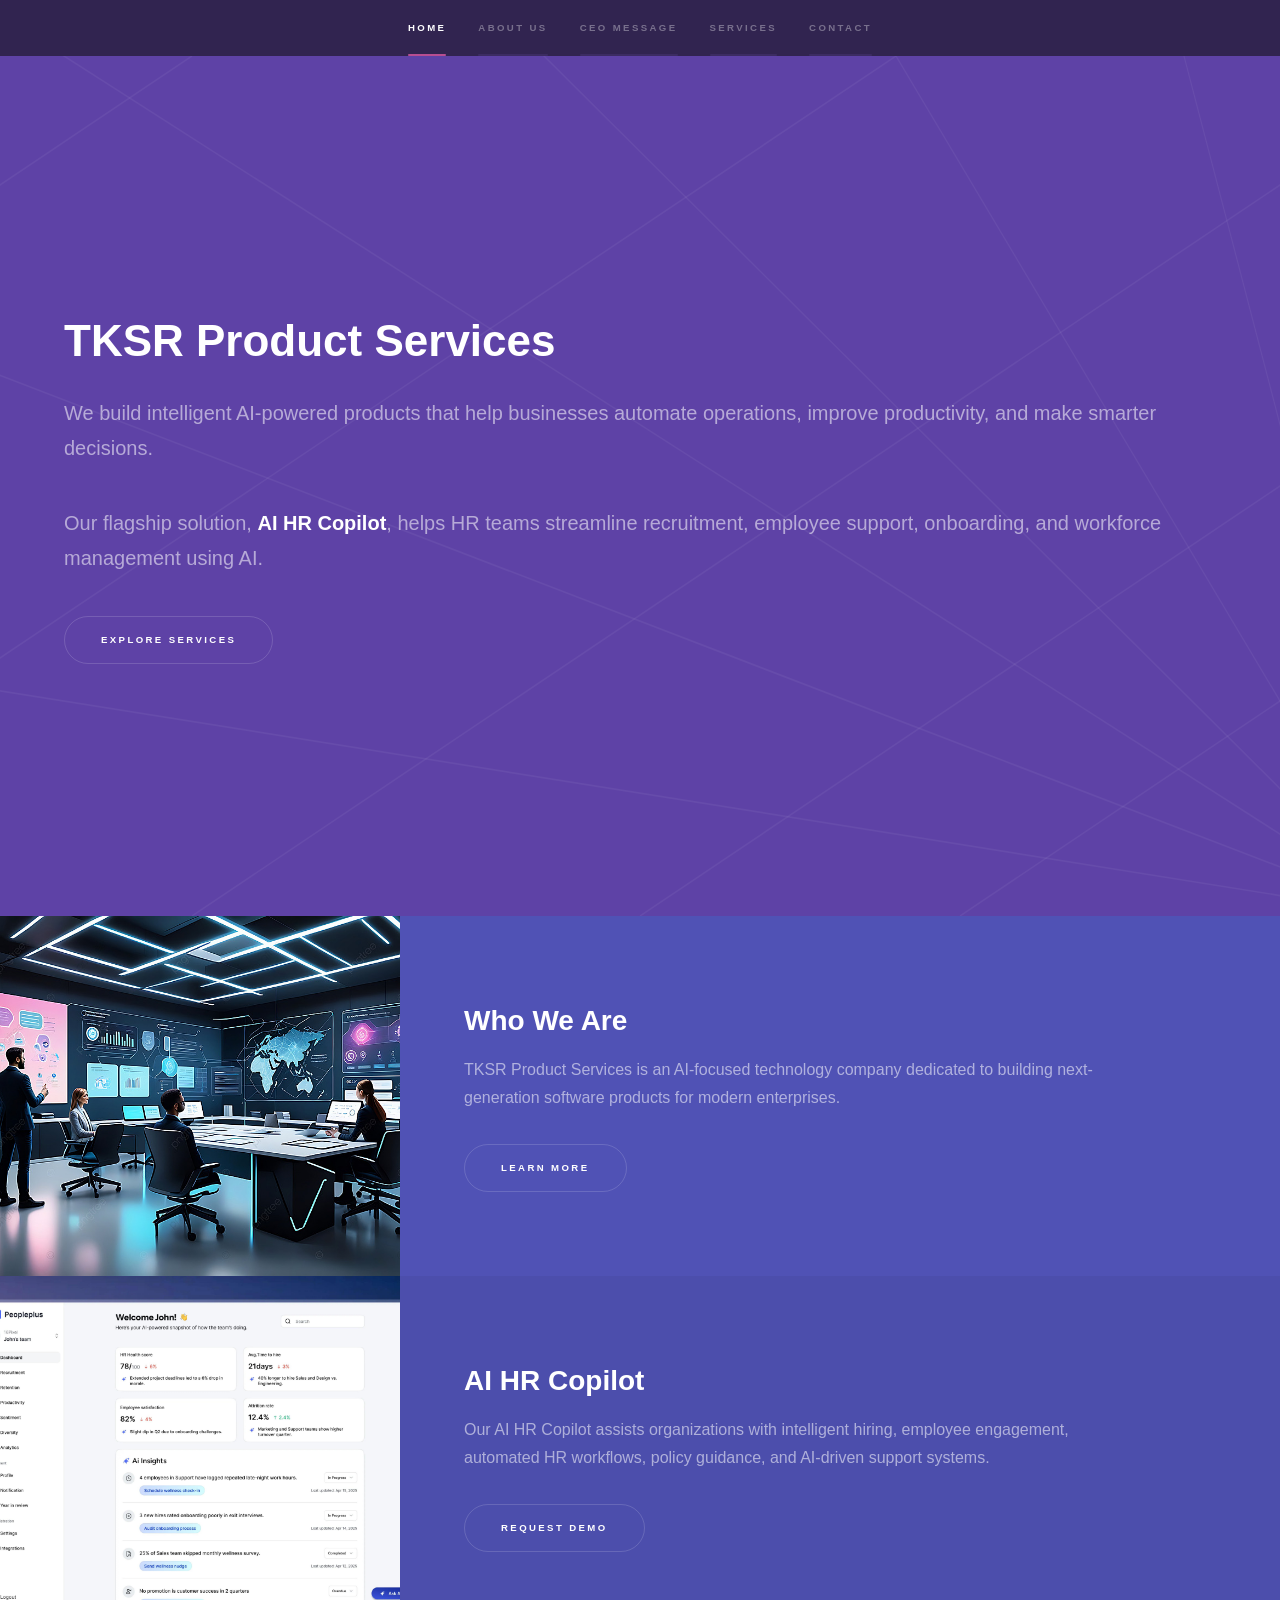
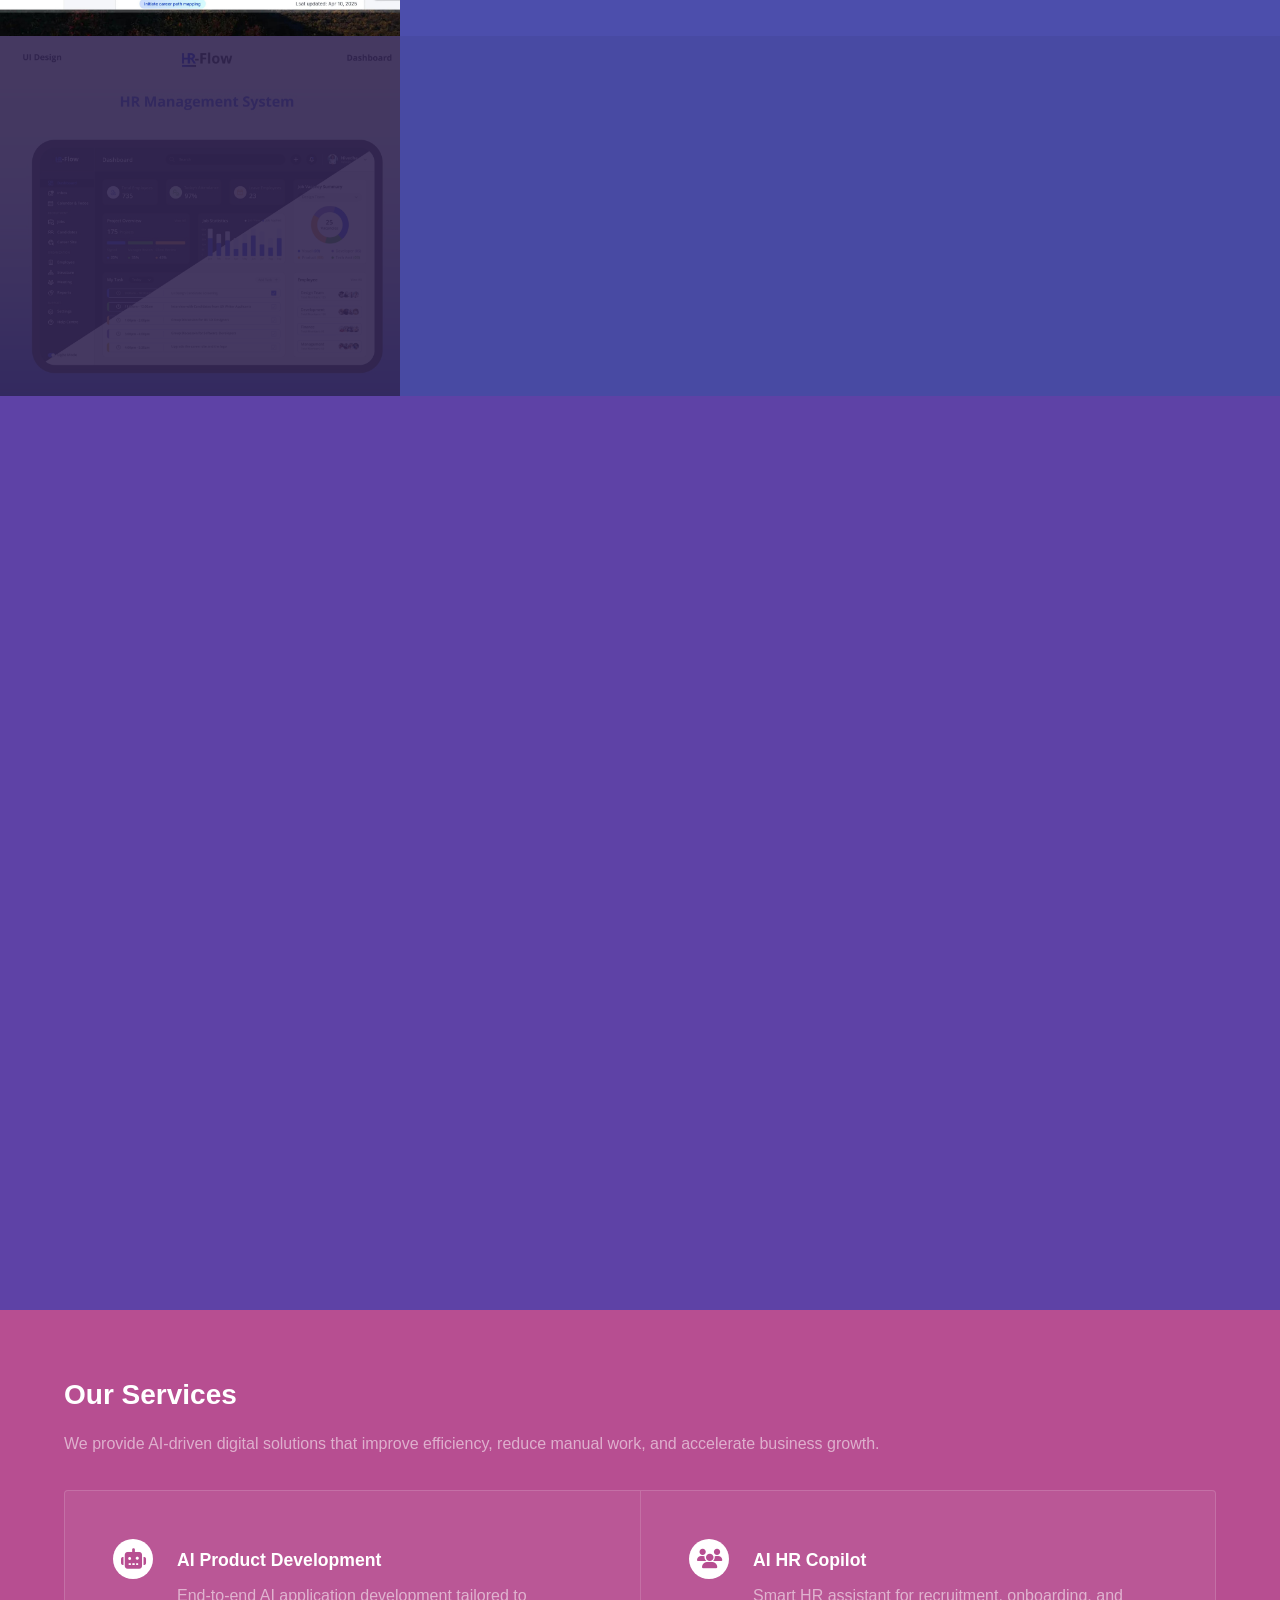
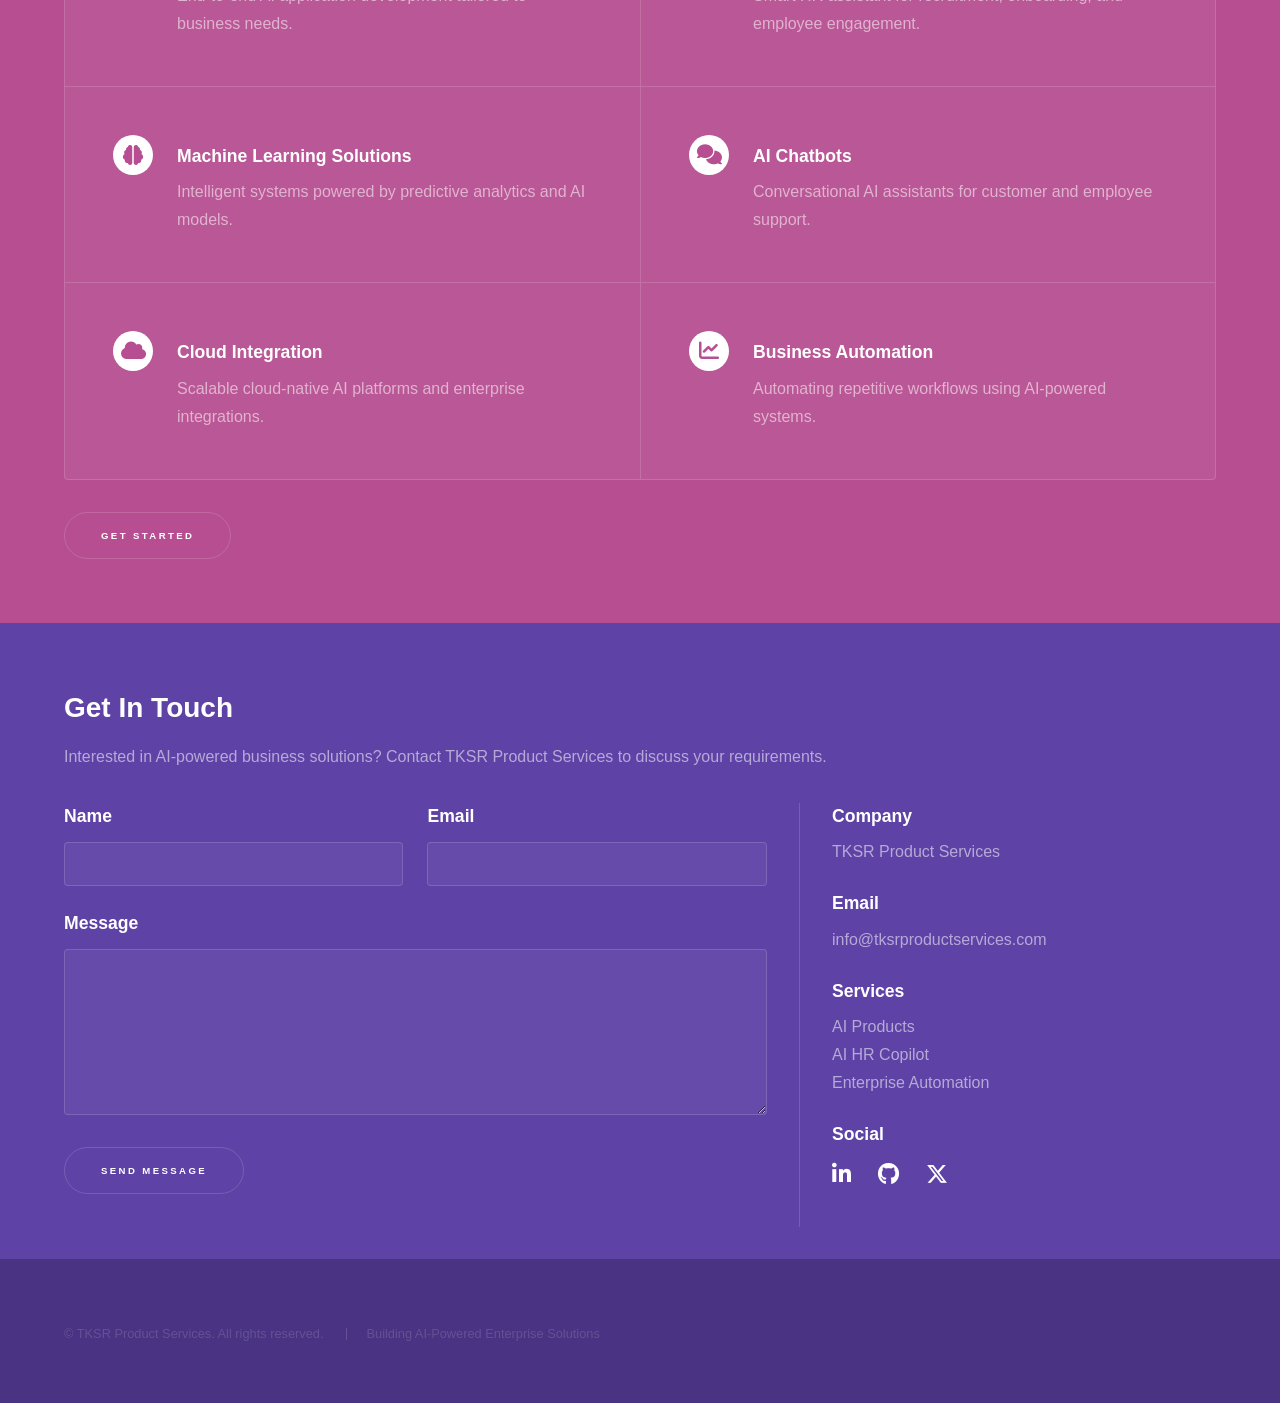
==== index.html @ 32bca5a8 "Update CEO name in index.html" ====
<!DOCTYPE HTML>
<html>
<head>
    <title>TKSR Product Services - AI Solutions</title>
    <meta charset="utf-8" />
    <meta name="viewport" content="width=device-width, initial-scale=1, user-scalable=no" />

    <!-- Main CSS -->
    <link rel="stylesheet" href="assets/css/main.css" />

    <!-- Font Awesome Icons -->
    <link rel="stylesheet"
        href="https://cdnjs.cloudflare.com/ajax/libs/font-awesome/6.5.1/css/all.min.css" />

    <noscript>
        <link rel="stylesheet" href="assets/css/noscript.css" />
    </noscript>

    <style>
        /* CEO Section Styling */
        #ceo-message .split {
            display: flex;
            align-items: center;
            gap: 50px;
            flex-wrap: wrap;
        }

        #ceo-message .image img {
            width: 100%;
            max-width: 420px;
            border-radius: 15px;
            box-shadow: 0 15px 35px rgba(0, 0, 0, 0.25);
        }

        #ceo-message h2 {
            margin-bottom: 20px;
        }

        #ceo-message p {
            margin-bottom: 18px;
            line-height: 1.8;
        }

        #ceo-message h3 {
            margin-top: 25px;
            color: #ffffff;
        }

        /* Contact Icons */
        .icons {
            display: flex;
            gap: 15px;
            list-style: none;
            padding: 0;
        }

        .icons a {
            font-size: 22px;
            color: #ffffff;
            transition: 0.3s ease;
        }

        .icons a:hover {
            color: #00d4ff;
        }

        /* Responsive */
        @media screen and (max-width: 768px) {
            #ceo-message .split {
                flex-direction: column;
                text-align: center;
            }
        }
    </style>
</head>

<body class="is-preload">

    <!-- Sidebar -->
    <section id="sidebar">
        <div class="inner">
            <nav>
                <ul>
                    <li><a href="#intro">Home</a></li>
                    <li><a href="#one">About Us</a></li>
                    <li><a href="#ceo-message">CEO Message</a></li>
                    <li><a href="#two">Services</a></li>
                    <li><a href="#three">Contact</a></li>
                </ul>
            </nav>
        </div>
    </section>

    <!-- Wrapper -->
    <div id="wrapper">

        <!-- Intro -->
        <section id="intro" class="wrapper style1 fullscreen fade-up">
            <div class="inner">

                <h1>TKSR Product Services</h1>

                <p>
                    We build intelligent AI-powered products that help businesses
                    automate operations, improve productivity, and make smarter decisions.
                </p>

                <p>
                    Our flagship solution, <strong>AI HR Copilot</strong>, helps HR teams
                    streamline recruitment, employee support, onboarding, and workforce management using AI.
                </p>

                <ul class="actions">
                    <li>
                        <a href="#two" class="button scrolly">Explore Services</a>
                    </li>
                </ul>

            </div>
        </section>

        <!-- About -->
        <section id="one" class="wrapper style2 spotlights">

            <!-- About 1 -->
            <section>

                <a href="#" class="image">
                    <img src="images/pic01.jpg"
                        alt="AI Solutions"
                        data-position="center center" />
                </a>

                <div class="content">
                    <div class="inner">

                        <h2>Who We Are</h2>

                        <p>
                            TKSR Product Services is an AI-focused technology company
                            dedicated to building next-generation software products
                            for modern enterprises.
                        </p>

                        <ul class="actions">
                            <li>
                                <a href="#two" class="button">Learn More</a>
                            </li>
                        </ul>

                    </div>
                </div>

            </section>

            <!-- About 2 -->
            <section>

                <a href="#" class="image">
                    <img src="images/pic02.jpg"
                        alt="AI HR Copilot"
                        data-position="top center" />
                </a>

                <div class="content">
                    <div class="inner">

                        <h2>AI HR Copilot</h2>

                        <p>
                            Our AI HR Copilot assists organizations with intelligent hiring,
                            employee engagement, automated HR workflows, policy guidance,
                            and AI-driven support systems.
                        </p>

                        <ul class="actions">
                            <li>
                                <a href="#three" class="button">Request Demo</a>
                            </li>
                        </ul>

                    </div>
                </div>

            </section>

            <!-- About 3 -->
            <section>

                <a href="#" class="image">
                    <img src="images/pic03.jpg"
                        alt="Enterprise AI"
                        data-position="25% 25%" />
                </a>

                <div class="content">
                    <div class="inner">

                        <h2>Enterprise AI Products</h2>

                        <p>
                            We help businesses adopt AI through scalable applications,
                            automation tools, conversational assistants, analytics,
                            and custom AI integrations.
                        </p>

                        <ul class="actions">
                            <li>
                                <a href="#three" class="button">Contact Us</a>
                            </li>
                        </ul>

                    </div>
                </div>

            </section>

        </section>

        <!-- CEO Message -->
        <section id="ceo-message" class="wrapper style1 fade-up">

            <div class="inner">

                <div class="split style1">

                    <!-- CEO Image -->
                    <section>

                        <span class="image fit">
                            <img src="images/ceo.jpg"
                                alt="CEO TKSR Product Services" />
                        </span>

                    </section>

                    <!-- CEO Content -->
                    <section>

                        <h2>Message From Our CEO</h2>

                        <p>
                            At TKSR Product Services, our vision is to build world-class AI solutions
                            that empower businesses to innovate, automate, and lead in the digital era.
                        </p>

                        <p>
                            We founded this organization with a mission to become a globally recognized
                            leader in Artificial Intelligence, enterprise automation, and intelligent
                            business transformation.
                        </p>

                        <p>
                            As industrial leaders and technology innovators, we believe AI will redefine
                            the future of every industry. Our commitment is to create scalable,
                            secure, and human-centric AI products that deliver real business impact.
                        </p>

                        <p>
                            Through continuous innovation, strategic thinking, and customer-focused
                            development, TKSR Product Services is working toward becoming a world-leading
                            organization in enterprise AI solutions.
                        </p>

                        <h3>
                            — Pushpinder Singh <br />
                              CEO & Founder <br />
                            TKSR Product Services
                        </h3>

                    </section>

                </div>

            </div>

        </section>

        <!-- Services -->
        <section id="two" class="wrapper style3 fade-up">

            <div class="inner">

                <h2>Our Services</h2>

                <p>
                    We provide AI-driven digital solutions that improve efficiency,
                    reduce manual work, and accelerate business growth.
                </p>

                <div class="features">

                    <!-- Service 1 -->
                    <section>
                        <span class="icon solid major fa-robot"></span>

                        <h3>AI Product Development</h3>

                        <p>
                            End-to-end AI application development tailored to business needs.
                        </p>
                    </section>

                    <!-- Service 2 -->
                    <section>
                        <span class="icon solid major fa-users"></span>

                        <h3>AI HR Copilot</h3>

                        <p>
                            Smart HR assistant for recruitment, onboarding, and employee engagement.
                        </p>
                    </section>

                    <!-- Service 3 -->
                    <section>
                        <span class="icon solid major fa-brain"></span>

                        <h3>Machine Learning Solutions</h3>

                        <p>
                            Intelligent systems powered by predictive analytics and AI models.
                        </p>
                    </section>

                    <!-- Service 4 -->
                    <section>
                        <span class="icon solid major fa-comments"></span>

                        <h3>AI Chatbots</h3>

                        <p>
                            Conversational AI assistants for customer and employee support.
                        </p>
                    </section>

                    <!-- Service 5 -->
                    <section>
                        <span class="icon solid major fa-cloud"></span>

                        <h3>Cloud Integration</h3>

                        <p>
                            Scalable cloud-native AI platforms and enterprise integrations.
                        </p>
                    </section>

                    <!-- Service 6 -->
                    <section>
                        <span class="icon solid major fa-chart-line"></span>

                        <h3>Business Automation</h3>

                        <p>
                            Automating repetitive workflows using AI-powered systems.
                        </p>
                    </section>

                </div>

                <ul class="actions">
                    <li>
                        <a href="#three" class="button">Get Started</a>
                    </li>
                </ul>

            </div>

        </section>

        <!-- Contact -->
        <section id="three" class="wrapper style1 fade-up">

            <div class="inner">

                <h2>Get In Touch</h2>

                <p>
                    Interested in AI-powered business solutions?
                    Contact TKSR Product Services to discuss your requirements.
                </p>

                <div class="split style1">

                    <!-- Contact Form -->
                    <section>

                        <form method="post" action="#">

                            <div class="fields">

                                <div class="field half">
                                    <label for="name">Name</label>
                                    <input type="text" name="name" id="name" />
                                </div>

                                <div class="field half">
                                    <label for="email">Email</label>
                                    <input type="text" name="email" id="email" />
                                </div>

                                <div class="field">
                                    <label for="message">Message</label>
                                    <textarea name="message"
                                        id="message"
                                        rows="5"></textarea>
                                </div>

                            </div>

                            <ul class="actions">
                                <li>
                                    <input type="submit"
                                        value="Send Message"
                                        class="button submit" />
                                </li>
                            </ul>

                        </form>

                    </section>

                    <!-- Contact Info -->
                    <section>

                        <ul class="contact">

                            <li>
                                <h3>Company</h3>
                                <span>TKSR Product Services</span>
                            </li>

                            <li>
                                <h3>Email</h3>
                                <span>info@tksrproductservices.com</span>
                            </li>

                            <li>
                                <h3>Services</h3>

                                <span>
                                    AI Products<br />
                                    AI HR Copilot<br />
                                    Enterprise Automation
                                </span>
                            </li>

                            <li>

                                <h3>Social</h3>

                                <ul class="icons">
                                    <li>
                                        <a href="#">
                                            <i class="fab fa-linkedin-in"></i>
                                        </a>
                                    </li>

                                    <li>
                                        <a href="#">
                                            <i class="fab fa-github"></i>
                                        </a>
                                    </li>

                                    <li>
                                        <a href="#">
                                            <i class="fab fa-x-twitter"></i>
                                        </a>
                                    </li>
                                </ul>

                            </li>

                        </ul>

                    </section>

                </div>

            </div>

        </section>

    </div>

    <!-- Footer -->
    <footer id="footer" class="wrapper style1-alt">

        <div class="inner">

            <ul class="menu">
                <li>&copy; TKSR Product Services. All rights reserved.</li>
                <li>Building AI-Powered Enterprise Solutions</li>
            </ul>

        </div>

    </footer>

    <!-- Scripts -->
    <script src="assets/js/jquery.min.js"></script>
    <script src="assets/js/jquery.scrollex.min.js"></script>
    <script src="assets/js/jquery.scrolly.min.js"></script>
    <script src="assets/js/browser.min.js"></script>
    <script src="assets/js/breakpoints.min.js"></script>
    <script src="assets/js/util.js"></script>
    <script src="assets/js/main.js"></script>

</body>
</html>
---- assets/css/main.css ----
@import url(fontawesome-all.min.css);

/*
	Hyperspace by HTML5 UP
	html5up.net | @ajlkn
	Free for personal and commercial use under the CCA 3.0 license (html5up.net/license)
*/

html, body, div, span, applet, object,
iframe, h1, h2, h3, h4, h5, h6, p, blockquote,
pre, a, abbr, acronym, address, big, cite,
code, del, dfn, em, img, ins, kbd, q, s, samp,
small, strike, strong, sub, sup, tt, var, b,
u, i, center, dl, dt, dd, ol, ul, li, fieldset,
form, label, legend, table, caption, tbody,
tfoot, thead, tr, th, td, article, aside,
canvas, details, embed, figure, figcaption,
footer, header, hgroup, menu, nav, output, ruby,
section, summary, time, mark, audio, video {
	margin: 0;
	padding: 0;
	border: 0;
	font-size: 100%;
	font: inherit;
	vertical-align: baseline;}

article, aside, details, figcaption, figure,
footer, header, hgroup, menu, nav, section {
	display: block;}

body {
	line-height: 1;
}

ol, ul {
	list-style: none;
}

blockquote, q {
	quotes: none;
}

	blockquote:before, blockquote:after, q:before, q:after {
		content: '';
		content: none;
	}

table {
	border-collapse: collapse;
	border-spacing: 0;
}

body {
	-webkit-text-size-adjust: none;
}

mark {
	background-color: transparent;
	color: inherit;
}

input::-moz-focus-inner {
	border: 0;
	padding: 0;
}

input, select, textarea {
	-moz-appearance: none;
	-webkit-appearance: none;
	-ms-appearance: none;
	appearance: none;
}

/* Basic */

	@-ms-viewport {
		width: device-width;
	}

	body {
		-ms-overflow-style: scrollbar;
	}

	@media screen and (max-width: 480px) {

		html, body {
			min-width: 320px;
		}

	}

	html {
		box-sizing: border-box;
	}

	*, *:before, *:after {
		box-sizing: inherit;
	}

	body {
		background: #312450;
	}

		body.is-preload *, body.is-preload *:before, body.is-preload *:after {
			-moz-animation: none !important;
			-webkit-animation: none !important;
			-ms-animation: none !important;
			animation: none !important;
			-moz-transition: none !important;
			-webkit-transition: none !important;
			-ms-transition: none !important;
			transition: none !important;
		}

/* Type */

	body, input, select, textarea {
		color: rgba(255, 255, 255, 0.55);
		font-family: Arial, Helvetica, sans-serif;
		font-size: 16.5pt;
		font-weight: normal;
		line-height: 1.75;
	}

		@media screen and (max-width: 1680px) {

			body, input, select, textarea {
				font-size: 13pt;
			}

		}

		@media screen and (max-width: 1280px) {

			body, input, select, textarea {
				font-size: 12pt;
			}

		}

		@media screen and (max-width: 360px) {

			body, input, select, textarea {
				font-size: 11pt;
			}

		}

	a {
		-moz-transition: color 0.2s ease, border-bottom-color 0.2s ease;
		-webkit-transition: color 0.2s ease, border-bottom-color 0.2s ease;
		-ms-transition: color 0.2s ease, border-bottom-color 0.2s ease;
		transition: color 0.2s ease, border-bottom-color 0.2s ease;
		border-bottom: dotted 1px rgba(255, 255, 255, 0.35);
		color: inherit;
		text-decoration: none;
	}

		a:hover {
			border-bottom-color: transparent;
			color: #ffffff;
		}

	strong, b {
		color: #ffffff;
		font-weight: bold;
	}

	em, i {
		font-style: italic;
	}

	p {
		margin: 0 0 2em 0;
	}

	h1, h2, h3, h4, h5, h6 {
		color: #ffffff;
		font-weight: bold;
		line-height: 1.5;
		margin: 0 0 0.5em 0;
	}

		h1 a, h2 a, h3 a, h4 a, h5 a, h6 a {
			color: inherit;
			text-decoration: none;
		}

	h1 {
		font-size: 2.75em;
	}

		h1.major {
			margin: 0 0 1.3em 0;
			position: relative;
			padding-bottom: 0.35em;
		}

			h1.major:after {
				background-image: -moz-linear-gradient(to right, #5e42a6, #b74e91);
				background-image: -webkit-linear-gradient(to right, #5e42a6, #b74e91);
				background-image: -ms-linear-gradient(to right, #5e42a6, #b74e91);
				background-image: linear-gradient(to right, #5e42a6, #b74e91);
				-moz-transition: max-width 0.2s ease;
				-webkit-transition: max-width 0.2s ease;
				-ms-transition: max-width 0.2s ease;
				transition: max-width 0.2s ease;
				border-radius: 0.2em;
				bottom: 0;
				content: '';
				height: 0.05em;
				position: absolute;
				right: 0;
				width: 100%;
			}

	h2 {
		font-size: 1.75em;
	}

	h3 {
		font-size: 1.1em;
	}

	h4 {
		font-size: 1em;
	}

	h5 {
		font-size: 0.8em;
	}

	h6 {
		font-size: 0.6em;
	}

	@media screen and (max-width: 736px) {

		h1 {
			font-size: 2em;
		}

		h2 {
			font-size: 1.25em;
		}

		h3 {
			font-size: 1em;
		}

		h4 {
			font-size: 0.8em;
		}

		h5 {
			font-size: 0.6em;
		}

		h6 {
			font-size: 0.6em;
		}

	}

	sub {
		font-size: 0.8em;
		position: relative;
		top: 0.5em;
	}

	sup {
		font-size: 0.8em;
		position: relative;
		top: -0.5em;
	}

	blockquote {
		border-left: solid 4px rgba(255, 255, 255, 0.15);
		font-style: italic;
		margin: 0 0 2em 0;
		padding: 0.5em 0 0.5em 2em;
	}

	code {
		background: rgba(255, 255, 255, 0.05);
		border-radius: 0.25em;
		border: solid 1px rgba(255, 255, 255, 0.15);
		font-family: "Courier New", monospace;
		font-size: 0.9em;
		margin: 0 0.25em;
		padding: 0.25em 0.65em;
	}

	pre {
		-webkit-overflow-scrolling: touch;
		font-family: "Courier New", monospace;
		font-size: 0.9em;
		margin: 0 0 2em 0;
	}

		pre code {
			display: block;
			line-height: 1.75em;
			padding: 1em 1.5em;
			overflow-x: auto;
		}

	hr {
		border: 0;
		border-bottom: solid 1px rgba(255, 255, 255, 0.15);
		margin: 2em 0;
	}

		hr.major {
			margin: 3em 0;
		}

	.align-left {
		text-align: left;
	}

	.align-center {
		text-align: center;
	}

	.align-right {
		text-align: right;
	}

/* Row */

	.row {
		display: flex;
		flex-wrap: wrap;
		box-sizing: border-box;
		align-items: stretch;
	}

		.row > * {
			box-sizing: border-box;
		}

		.row.gtr-uniform > * > :last-child {
			margin-bottom: 0;
		}

		.row.aln-left {
			justify-content: flex-start;
		}

		.row.aln-center {
			justify-content: center;
		}

		.row.aln-right {
			justify-content: flex-end;
		}

		.row.aln-top {
			align-items: flex-start;
		}

		.row.aln-middle {
			align-items: center;
		}

		.row.aln-bottom {
			align-items: flex-end;
		}

		.row > .imp {
			order: -1;
		}

		.row > .col-1 {
			width: 8.33333%;
		}

		.row > .off-1 {
			margin-left: 8.33333%;
		}

		.row > .col-2 {
			width: 16.66667%;
		}

		.row > .off-2 {
			margin-left: 16.66667%;
		}

		.row > .col-3 {
			width: 25%;
		}

		.row > .off-3 {
			margin-left: 25%;
		}

		.row > .col-4 {
			width: 33.33333%;
		}

		.row > .off-4 {
			margin-left: 33.33333%;
		}

		.row > .col-5 {
			width: 41.66667%;
		}

		.row > .off-5 {
			margin-left: 41.66667%;
		}

		.row > .col-6 {
			width: 50%;
		}

		.row > .off-6 {
			margin-left: 50%;
		}

		.row > .col-7 {
			width: 58.33333%;
		}

		.row > .off-7 {
			margin-left: 58.33333%;
		}

		.row > .col-8 {
			width: 66.66667%;
		}

		.row > .off-8 {
			margin-left: 66.66667%;
		}

		.row > .col-9 {
			width: 75%;
		}

		.row > .off-9 {
			margin-left: 75%;
		}

		.row > .col-10 {
			width: 83.33333%;
		}

		.row > .off-10 {
			margin-left: 83.33333%;
		}

		.row > .col-11 {
			width: 91.66667%;
		}

		.row > .off-11 {
			margin-left: 91.66667%;
		}

		.row > .col-12 {
			width: 100%;
		}

		.row > .off-12 {
			margin-left: 100%;
		}

		.row.gtr-0 {
			margin-top: 0;
			margin-left: 0em;
		}

			.row.gtr-0 > * {
				padding: 0 0 0 0em;
			}

			.row.gtr-0.gtr-uniform {
				margin-top: 0em;
			}

				.row.gtr-0.gtr-uniform > * {
					padding-top: 0em;
				}

		.row.gtr-25 {
			margin-top: 0;
			margin-left: -0.375em;
		}

			.row.gtr-25 > * {
				padding: 0 0 0 0.375em;
			}

			.row.gtr-25.gtr-uniform {
				margin-top: -0.375em;
			}

				.row.gtr-25.gtr-uniform > * {
					padding-top: 0.375em;
				}

		.row.gtr-50 {
			margin-top: 0;
			margin-left: -0.75em;
		}

			.row.gtr-50 > * {
				padding: 0 0 0 0.75em;
			}

			.row.gtr-50.gtr-uniform {
				margin-top: -0.75em;
			}

				.row.gtr-50.gtr-uniform > * {
					padding-top: 0.75em;
				}

		.row {
			margin-top: 0;
			margin-left: -1.5em;
		}

			.row > * {
				padding: 0 0 0 1.5em;
			}

			.row.gtr-uniform {
				margin-top: -1.5em;
			}

				.row.gtr-uniform > * {
					padding-top: 1.5em;
				}

		.row.gtr-150 {
			margin-top: 0;
			margin-left: -2.25em;
		}

			.row.gtr-150 > * {
				padding: 0 0 0 2.25em;
			}

			.row.gtr-150.gtr-uniform {
				margin-top: -2.25em;
			}

				.row.gtr-150.gtr-uniform > * {
					padding-top: 2.25em;
				}

		.row.gtr-200 {
			margin-top: 0;
			margin-left: -3em;
		}

			.row.gtr-200 > * {
				padding: 0 0 0 3em;
			}

			.row.gtr-200.gtr-uniform {
				margin-top: -3em;
			}

				.row.gtr-200.gtr-uniform > * {
					padding-top: 3em;
				}

		@media screen and (max-width: 1680px) {

			.row {
				display: flex;
				flex-wrap: wrap;
				box-sizing: border-box;
				align-items: stretch;
			}

				.row > * {
					box-sizing: border-box;
				}

				.row.gtr-uniform > * > :last-child {
					margin-bottom: 0;
				}

				.row.aln-left {
					justify-content: flex-start;
				}

				.row.aln-center {
					justify-content: center;
				}

				.row.aln-right {
					justify-content: flex-end;
				}

				.row.aln-top {
					align-items: flex-start;
				}

				.row.aln-middle {
					align-items: center;
				}

				.row.aln-bottom {
					align-items: flex-end;
				}

				.row > .imp-xlarge {
					order: -1;
				}

				.row > .col-1-xlarge {
					width: 8.33333%;
				}

				.row > .off-1-xlarge {
					margin-left: 8.33333%;
				}

				.row > .col-2-xlarge {
					width: 16.66667%;
				}

				.row > .off-2-xlarge {
					margin-left: 16.66667%;
				}

				.row > .col-3-xlarge {
					width: 25%;
				}

				.row > .off-3-xlarge {
					margin-left: 25%;
				}

				.row > .col-4-xlarge {
					width: 33.33333%;
				}

				.row > .off-4-xlarge {
					margin-left: 33.33333%;
				}

				.row > .col-5-xlarge {
					width: 41.66667%;
				}

				.row > .off-5-xlarge {
					margin-left: 41.66667%;
				}

				.row > .col-6-xlarge {
					width: 50%;
				}

				.row > .off-6-xlarge {
					margin-left: 50%;
				}

				.row > .col-7-xlarge {
					width: 58.33333%;
				}

				.row > .off-7-xlarge {
					margin-left: 58.33333%;
				}

				.row > .col-8-xlarge {
					width: 66.66667%;
				}

				.row > .off-8-xlarge {
					margin-left: 66.66667%;
				}

				.row > .col-9-xlarge {
					width: 75%;
				}

				.row > .off-9-xlarge {
					margin-left: 75%;
				}

				.row > .col-10-xlarge {
					width: 83.33333%;
				}

				.row > .off-10-xlarge {
					margin-left: 83.33333%;
				}

				.row > .col-11-xlarge {
					width: 91.66667%;
				}

				.row > .off-11-xlarge {
					margin-left: 91.66667%;
				}

				.row > .col-12-xlarge {
					width: 100%;
				}

				.row > .off-12-xlarge {
					margin-left: 100%;
				}

				.row.gtr-0 {
					margin-top: 0;
					margin-left: 0em;
				}

					.row.gtr-0 > * {
						padding: 0 0 0 0em;
					}

					.row.gtr-0.gtr-uniform {
						margin-top: 0em;
					}

						.row.gtr-0.gtr-uniform > * {
							padding-top: 0em;
						}

				.row.gtr-25 {
					margin-top: 0;
					margin-left: -0.375em;
				}

					.row.gtr-25 > * {
						padding: 0 0 0 0.375em;
					}

					.row.gtr-25.gtr-uniform {
						margin-top: -0.375em;
					}

						.row.gtr-25.gtr-uniform > * {
							padding-top: 0.375em;
						}

				.row.gtr-50 {
					margin-top: 0;
					margin-left: -0.75em;
				}

					.row.gtr-50 > * {
						padding: 0 0 0 0.75em;
					}

					.row.gtr-50.gtr-uniform {
						margin-top: -0.75em;
					}

						.row.gtr-50.gtr-uniform > * {
							padding-top: 0.75em;
						}

				.row {
					margin-top: 0;
					margin-left: -1.5em;
				}

					.row > * {
						padding: 0 0 0 1.5em;
					}

					.row.gtr-uniform {
						margin-top: -1.5em;
					}

						.row.gtr-uniform > * {
							padding-top: 1.5em;
						}

				.row.gtr-150 {
					margin-top: 0;
					margin-left: -2.25em;
				}

					.row.gtr-150 > * {
						padding: 0 0 0 2.25em;
					}

					.row.gtr-150.gtr-uniform {
						margin-top: -2.25em;
					}

						.row.gtr-150.gtr-uniform > * {
							padding-top: 2.25em;
						}

				.row.gtr-200 {
					margin-top: 0;
					margin-left: -3em;
				}

					.row.gtr-200 > * {
						padding: 0 0 0 3em;
					}

					.row.gtr-200.gtr-uniform {
						margin-top: -3em;
					}

						.row.gtr-200.gtr-uniform > * {
							padding-top: 3em;
						}

		}

		@media screen and (max-width: 1280px) {

			.row {
				display: flex;
				flex-wrap: wrap;
				box-sizing: border-box;
				align-items: stretch;
			}

				.row > * {
					box-sizing: border-box;
				}

				.row.gtr-uniform > * > :last-child {
					margin-bottom: 0;
				}

				.row.aln-left {
					justify-content: flex-start;
				}

				.row.aln-center {
					justify-content: center;
				}

				.row.aln-right {
					justify-content: flex-end;
				}

				.row.aln-top {
					align-items: flex-start;
				}

				.row.aln-middle {
					align-items: center;
				}

				.row.aln-bottom {
					align-items: flex-end;
				}

				.row > .imp-large {
					order: -1;
				}

				.row > .col-1-large {
					width: 8.33333%;
				}

				.row > .off-1-large {
					margin-left: 8.33333%;
				}

				.row > .col-2-large {
					width: 16.66667%;
				}

				.row > .off-2-large {
					margin-left: 16.66667%;
				}

				.row > .col-3-large {
					width: 25%;
				}

				.row > .off-3-large {
					margin-left: 25%;
				}

				.row > .col-4-large {
					width: 33.33333%;
				}

				.row > .off-4-large {
					margin-left: 33.33333%;
				}

				.row > .col-5-large {
					width: 41.66667%;
				}

				.row > .off-5-large {
					margin-left: 41.66667%;
				}

				.row > .col-6-large {
					width: 50%;
				}

				.row > .off-6-large {
					margin-left: 50%;
				}

				.row > .col-7-large {
					width: 58.33333%;
				}

				.row > .off-7-large {
					margin-left: 58.33333%;
				}

				.row > .col-8-large {
					width: 66.66667%;
				}

				.row > .off-8-large {
					margin-left: 66.66667%;
				}

				.row > .col-9-large {
					width: 75%;
				}

				.row > .off-9-large {
					margin-left: 75%;
				}

				.row > .col-10-large {
					width: 83.33333%;
				}

				.row > .off-10-large {
					margin-left: 83.33333%;
				}

				.row > .col-11-large {
					width: 91.66667%;
				}

				.row > .off-11-large {
					margin-left: 91.66667%;
				}

				.row > .col-12-large {
					width: 100%;
				}

				.row > .off-12-large {
					margin-left: 100%;
				}

				.row.gtr-0 {
					margin-top: 0;
					margin-left: 0em;
				}

					.row.gtr-0 > * {
						padding: 0 0 0 0em;
					}

					.row.gtr-0.gtr-uniform {
						margin-top: 0em;
					}

						.row.gtr-0.gtr-uniform > * {
							padding-top: 0em;
						}

				.row.gtr-25 {
					margin-top: 0;
					margin-left: -0.375em;
				}

					.row.gtr-25 > * {
						padding: 0 0 0 0.375em;
					}

					.row.gtr-25.gtr-uniform {
						margin-top: -0.375em;
					}

						.row.gtr-25.gtr-uniform > * {
							padding-top: 0.375em;
						}

				.row.gtr-50 {
					margin-top: 0;
					margin-left: -0.75em;
				}

					.row.gtr-50 > * {
						padding: 0 0 0 0.75em;
					}

					.row.gtr-50.gtr-uniform {
						margin-top: -0.75em;
					}

						.row.gtr-50.gtr-uniform > * {
							padding-top: 0.75em;
						}

				.row {
					margin-top: 0;
					margin-left: -1.5em;
				}

					.row > * {
						padding: 0 0 0 1.5em;
					}

					.row.gtr-uniform {
						margin-top: -1.5em;
					}

						.row.gtr-uniform > * {
							padding-top: 1.5em;
						}

				.row.gtr-150 {
					margin-top: 0;
					margin-left: -2.25em;
				}

					.row.gtr-150 > * {
						padding: 0 0 0 2.25em;
					}

					.row.gtr-150.gtr-uniform {
						margin-top: -2.25em;
					}

						.row.gtr-150.gtr-uniform > * {
							padding-top: 2.25em;
						}

				.row.gtr-200 {
					margin-top: 0;
					margin-left: -3em;
				}

					.row.gtr-200 > * {
						padding: 0 0 0 3em;
					}

					.row.gtr-200.gtr-uniform {
						margin-top: -3em;
					}

						.row.gtr-200.gtr-uniform > * {
							padding-top: 3em;
						}

		}

		@media screen and (max-width: 980px) {

			.row {
				display: flex;
				flex-wrap: wrap;
				box-sizing: border-box;
				align-items: stretch;
			}

				.row > * {
					box-sizing: border-box;
				}

				.row.gtr-uniform > * > :last-child {
					margin-bottom: 0;
				}

				.row.aln-left {
					justify-content: flex-start;
				}

				.row.aln-center {
					justify-content: center;
				}

				.row.aln-right {
					justify-content: flex-end;
				}

				.row.aln-top {
					align-items: flex-start;
				}

				.row.aln-middle {
					align-items: center;
				}

				.row.aln-bottom {
					align-items: flex-end;
				}

				.row > .imp-medium {
					order: -1;
				}

				.row > .col-1-medium {
					width: 8.33333%;
				}

				.row > .off-1-medium {
					margin-left: 8.33333%;
				}

				.row > .col-2-medium {
					width: 16.66667%;
				}

				.row > .off-2-medium {
					margin-left: 16.66667%;
				}

				.row > .col-3-medium {
					width: 25%;
				}

				.row > .off-3-medium {
					margin-left: 25%;
				}

				.row > .col-4-medium {
					width: 33.33333%;
				}

				.row > .off-4-medium {
					margin-left: 33.33333%;
				}

				.row > .col-5-medium {
					width: 41.66667%;
				}

				.row > .off-5-medium {
					margin-left: 41.66667%;
				}

				.row > .col-6-medium {
					width: 50%;
				}

				.row > .off-6-medium {
					margin-left: 50%;
				}

				.row > .col-7-medium {
					width: 58.33333%;
				}

				.row > .off-7-medium {
					margin-left: 58.33333%;
				}

				.row > .col-8-medium {
					width: 66.66667%;
				}

				.row > .off-8-medium {
					margin-left: 66.66667%;
				}

				.row > .col-9-medium {
					width: 75%;
				}

				.row > .off-9-medium {
					margin-left: 75%;
				}

				.row > .col-10-medium {
					width: 83.33333%;
				}

				.row > .off-10-medium {
					margin-left: 83.33333%;
				}

				.row > .col-11-medium {
					width: 91.66667%;
				}

				.row > .off-11-medium {
					margin-left: 91.66667%;
				}

				.row > .col-12-medium {
					width: 100%;
				}

				.row > .off-12-medium {
					margin-left: 100%;
				}

				.row.gtr-0 {
					margin-top: 0;
					margin-left: 0em;
				}

					.row.gtr-0 > * {
						padding: 0 0 0 0em;
					}

					.row.gtr-0.gtr-uniform {
						margin-top: 0em;
					}

						.row.gtr-0.gtr-uniform > * {
							padding-top: 0em;
						}

				.row.gtr-25 {
					margin-top: 0;
					margin-left: -0.375em;
				}

					.row.gtr-25 > * {
						padding: 0 0 0 0.375em;
					}

					.row.gtr-25.gtr-uniform {
						margin-top: -0.375em;
					}

						.row.gtr-25.gtr-uniform > * {
							padding-top: 0.375em;
						}

				.row.gtr-50 {
					margin-top: 0;
					margin-left: -0.75em;
				}

					.row.gtr-50 > * {
						padding: 0 0 0 0.75em;
					}

					.row.gtr-50.gtr-uniform {
						margin-top: -0.75em;
					}

						.row.gtr-50.gtr-uniform > * {
							padding-top: 0.75em;
						}

				.row {
					margin-top: 0;
					margin-left: -1.5em;
				}

					.row > * {
						padding: 0 0 0 1.5em;
					}

					.row.gtr-uniform {
						margin-top: -1.5em;
					}

						.row.gtr-uniform > * {
							padding-top: 1.5em;
						}

				.row.gtr-150 {
					margin-top: 0;
					margin-left: -2.25em;
				}

					.row.gtr-150 > * {
						padding: 0 0 0 2.25em;
					}

					.row.gtr-150.gtr-uniform {
						margin-top: -2.25em;
					}

						.row.gtr-150.gtr-uniform > * {
							padding-top: 2.25em;
						}

				.row.gtr-200 {
					margin-top: 0;
					margin-left: -3em;
				}

					.row.gtr-200 > * {
						padding: 0 0 0 3em;
					}

					.row.gtr-200.gtr-uniform {
						margin-top: -3em;
					}

						.row.gtr-200.gtr-uniform > * {
							padding-top: 3em;
						}

		}

		@media screen and (max-width: 736px) {

			.row {
				display: flex;
				flex-wrap: wrap;
				box-sizing: border-box;
				align-items: stretch;
			}

				.row > * {
					box-sizing: border-box;
				}

				.row.gtr-uniform > * > :last-child {
					margin-bottom: 0;
				}

				.row.aln-left {
					justify-content: flex-start;
				}

				.row.aln-center {
					justify-content: center;
				}

				.row.aln-right {
					justify-content: flex-end;
				}

				.row.aln-top {
					align-items: flex-start;
				}

				.row.aln-middle {
					align-items: center;
				}

				.row.aln-bottom {
					align-items: flex-end;
				}

				.row > .imp-small {
					order: -1;
				}

				.row > .col-1-small {
					width: 8.33333%;
				}

				.row > .off-1-small {
					margin-left: 8.33333%;
				}

				.row > .col-2-small {
					width: 16.66667%;
				}

				.row > .off-2-small {
					margin-left: 16.66667%;
				}

				.row > .col-3-small {
					width: 25%;
				}

				.row > .off-3-small {
					margin-left: 25%;
				}

				.row > .col-4-small {
					width: 33.33333%;
				}

				.row > .off-4-small {
					margin-left: 33.33333%;
				}

				.row > .col-5-small {
					width: 41.66667%;
				}

				.row > .off-5-small {
					margin-left: 41.66667%;
				}

				.row > .col-6-small {
					width: 50%;
				}

				.row > .off-6-small {
					margin-left: 50%;
				}

				.row > .col-7-small {
					width: 58.33333%;
				}

				.row > .off-7-small {
					margin-left: 58.33333%;
				}

				.row > .col-8-small {
					width: 66.66667%;
				}

				.row > .off-8-small {
					margin-left: 66.66667%;
				}

				.row > .col-9-small {
					width: 75%;
				}

				.row > .off-9-small {
					margin-left: 75%;
				}

				.row > .col-10-small {
					width: 83.33333%;
				}

				.row > .off-10-small {
					margin-left: 83.33333%;
				}

				.row > .col-11-small {
					width: 91.66667%;
				}

				.row > .off-11-small {
					margin-left: 91.66667%;
				}

				.row > .col-12-small {
					width: 100%;
				}

				.row > .off-12-small {
					margin-left: 100%;
				}

				.row.gtr-0 {
					margin-top: 0;
					margin-left: 0em;
				}

					.row.gtr-0 > * {
						padding: 0 0 0 0em;
					}

					.row.gtr-0.gtr-uniform {
						margin-top: 0em;
					}

						.row.gtr-0.gtr-uniform > * {
							padding-top: 0em;
						}

				.row.gtr-25 {
					margin-top: 0;
					margin-left: -0.375em;
				}

					.row.gtr-25 > * {
						padding: 0 0 0 0.375em;
					}

					.row.gtr-25.gtr-uniform {
						margin-top: -0.375em;
					}

						.row.gtr-25.gtr-uniform > * {
							padding-top: 0.375em;
						}

				.row.gtr-50 {
					margin-top: 0;
					margin-left: -0.75em;
				}

					.row.gtr-50 > * {
						padding: 0 0 0 0.75em;
					}

					.row.gtr-50.gtr-uniform {
						margin-top: -0.75em;
					}

						.row.gtr-50.gtr-uniform > * {
							padding-top: 0.75em;
						}

				.row {
					margin-top: 0;
					margin-left: -1.5em;
				}

					.row > * {
						padding: 0 0 0 1.5em;
					}

					.row.gtr-uniform {
						margin-top: -1.5em;
					}

						.row.gtr-uniform > * {
							padding-top: 1.5em;
						}

				.row.gtr-150 {
					margin-top: 0;
					margin-left: -2.25em;
				}

					.row.gtr-150 > * {
						padding: 0 0 0 2.25em;
					}

					.row.gtr-150.gtr-uniform {
						margin-top: -2.25em;
					}

						.row.gtr-150.gtr-uniform > * {
							padding-top: 2.25em;
						}

				.row.gtr-200 {
					margin-top: 0;
					margin-left: -3em;
				}

					.row.gtr-200 > * {
						padding: 0 0 0 3em;
					}

					.row.gtr-200.gtr-uniform {
						margin-top: -3em;
					}

						.row.gtr-200.gtr-uniform > * {
							padding-top: 3em;
						}

		}

		@media screen and (max-width: 480px) {

			.row {
				display: flex;
				flex-wrap: wrap;
				box-sizing: border-box;
				align-items: stretch;
			}

				.row > * {
					box-sizing: border-box;
				}

				.row.gtr-uniform > * > :last-child {
					margin-bottom: 0;
				}

				.row.aln-left {
					justify-content: flex-start;
				}

				.row.aln-center {
					justify-content: center;
				}

				.row.aln-right {
					justify-content: flex-end;
				}

				.row.aln-top {
					align-items: flex-start;
				}

				.row.aln-middle {
					align-items: center;
				}

				.row.aln-bottom {
					align-items: flex-end;
				}

				.row > .imp-xsmall {
					order: -1;
				}

				.row > .col-1-xsmall {
					width: 8.33333%;
				}

				.row > .off-1-xsmall {
					margin-left: 8.33333%;
				}

				.row > .col-2-xsmall {
					width: 16.66667%;
				}

				.row > .off-2-xsmall {
					margin-left: 16.66667%;
				}

				.row > .col-3-xsmall {
					width: 25%;
				}

				.row > .off-3-xsmall {
					margin-left: 25%;
				}

				.row > .col-4-xsmall {
					width: 33.33333%;
				}

				.row > .off-4-xsmall {
					margin-left: 33.33333%;
				}

				.row > .col-5-xsmall {
					width: 41.66667%;
				}

				.row > .off-5-xsmall {
					margin-left: 41.66667%;
				}

				.row > .col-6-xsmall {
					width: 50%;
				}

				.row > .off-6-xsmall {
					margin-left: 50%;
				}

				.row > .col-7-xsmall {
					width: 58.33333%;
				}

				.row > .off-7-xsmall {
					margin-left: 58.33333%;
				}

				.row > .col-8-xsmall {
					width: 66.66667%;
				}

				.row > .off-8-xsmall {
					margin-left: 66.66667%;
				}

				.row > .col-9-xsmall {
					width: 75%;
				}

				.row > .off-9-xsmall {
					margin-left: 75%;
				}

				.row > .col-10-xsmall {
					width: 83.33333%;
				}

				.row > .off-10-xsmall {
					margin-left: 83.33333%;
				}

				.row > .col-11-xsmall {
					width: 91.66667%;
				}

				.row > .off-11-xsmall {
					margin-left: 91.66667%;
				}

				.row > .col-12-xsmall {
					width: 100%;
				}

				.row > .off-12-xsmall {
					margin-left: 100%;
				}

				.row.gtr-0 {
					margin-top: 0;
					margin-left: 0em;
				}

					.row.gtr-0 > * {
						padding: 0 0 0 0em;
					}

					.row.gtr-0.gtr-uniform {
						margin-top: 0em;
					}

						.row.gtr-0.gtr-uniform > * {
							padding-top: 0em;
						}

				.row.gtr-25 {
					margin-top: 0;
					margin-left: -0.375em;
				}

					.row.gtr-25 > * {
						padding: 0 0 0 0.375em;
					}

					.row.gtr-25.gtr-uniform {
						margin-top: -0.375em;
					}

						.row.gtr-25.gtr-uniform > * {
							padding-top: 0.375em;
						}

				.row.gtr-50 {
					margin-top: 0;
					margin-left: -0.75em;
				}

					.row.gtr-50 > * {
						padding: 0 0 0 0.75em;
					}

					.row.gtr-50.gtr-uniform {
						margin-top: -0.75em;
					}

						.row.gtr-50.gtr-uniform > * {
							padding-top: 0.75em;
						}

				.row {
					margin-top: 0;
					margin-left: -1.5em;
				}

					.row > * {
						padding: 0 0 0 1.5em;
					}

					.row.gtr-uniform {
						margin-top: -1.5em;
					}

						.row.gtr-uniform > * {
							padding-top: 1.5em;
						}

				.row.gtr-150 {
					margin-top: 0;
					margin-left: -2.25em;
				}

					.row.gtr-150 > * {
						padding: 0 0 0 2.25em;
					}

					.row.gtr-150.gtr-uniform {
						margin-top: -2.25em;
					}

						.row.gtr-150.gtr-uniform > * {
							padding-top: 2.25em;
						}

				.row.gtr-200 {
					margin-top: 0;
					margin-left: -3em;
				}

					.row.gtr-200 > * {
						padding: 0 0 0 3em;
					}

					.row.gtr-200.gtr-uniform {
						margin-top: -3em;
					}

						.row.gtr-200.gtr-uniform > * {
							padding-top: 3em;
						}

		}

/* Box */

	.box {
		border-radius: 0.25em;
		border: solid 1px rgba(255, 255, 255, 0.15);
		margin-bottom: 2em;
		padding: 1.5em;
	}

		.box > :last-child,
		.box > :last-child > :last-child,
		.box > :last-child > :last-child > :last-child {
			margin-bottom: 0;
		}

		.box.alt {
			border: 0;
			border-radius: 0;
			padding: 0;
		}

/* Button */

	input[type="submit"],
	input[type="reset"],
	input[type="button"],
	button,
	.button {
		-moz-appearance: none;
		-webkit-appearance: none;
		-ms-appearance: none;
		appearance: none;
		-moz-transition: border-color 0.2s ease;
		-webkit-transition: border-color 0.2s ease;
		-ms-transition: border-color 0.2s ease;
		transition: border-color 0.2s ease;
		background-color: transparent;
		border: solid 1px !important;
		border-color: rgba(255, 255, 255, 0.15) !important;
		border-radius: 3em;
		color: #ffffff !important;
		cursor: pointer;
		display: inline-block;
		font-size: 0.6em;
		font-weight: bold;
		height: calc(4.75em + 2px);
		letter-spacing: 0.25em;
		line-height: 4.75em;
		outline: 0;
		padding: 0 3.75em;
		position: relative;
		text-align: center;
		text-decoration: none;
		text-transform: uppercase;
		white-space: nowrap;
	}

		input[type="submit"]:after,
		input[type="reset"]:after,
		input[type="button"]:after,
		button:after,
		.button:after {
			-moz-transform: scale(0.25);
			-webkit-transform: scale(0.25);
			-ms-transform: scale(0.25);
			transform: scale(0.25);
			pointer-events: none;
			-moz-transition: opacity 0.2s ease, -moz-transform 0.2s ease;
			-webkit-transition: opacity 0.2s ease, -webkit-transform 0.2s ease;
			-ms-transition: opacity 0.2s ease, -ms-transform 0.2s ease;
			transition: opacity 0.2s ease, transform 0.2s ease;
			background: #ffffff;
			border-radius: 3em;
			content: '';
			height: 100%;
			left: 0;
			opacity: 0;
			position: absolute;
			top: 0;
			width: 100%;
		}

		input[type="submit"].icon:before,
		input[type="reset"].icon:before,
		input[type="button"].icon:before,
		button.icon:before,
		.button.icon:before {
			margin-right: 0.75em;
		}

		input[type="submit"].fit,
		input[type="reset"].fit,
		input[type="button"].fit,
		button.fit,
		.button.fit {
			width: 100%;
		}

		input[type="submit"].small,
		input[type="reset"].small,
		input[type="button"].small,
		button.small,
		.button.small {
			font-size: 0.4em;
		}

		input[type="submit"].large,
		input[type="reset"].large,
		input[type="button"].large,
		button.large,
		.button.large {
			font-size: 0.8em;
		}

		input[type="submit"].primary,
		input[type="reset"].primary,
		input[type="button"].primary,
		button.primary,
		.button.primary {
			background-color: #ffffff;
			color: #312450 !important;
		}

			input[type="submit"].primary:after,
			input[type="reset"].primary:after,
			input[type="button"].primary:after,
			button.primary:after,
			.button.primary:after {
				display: none;
			}

		input[type="submit"].disabled, input[type="submit"]:disabled,
		input[type="reset"].disabled,
		input[type="reset"]:disabled,
		input[type="button"].disabled,
		input[type="button"]:disabled,
		button.disabled,
		button:disabled,
		.button.disabled,
		.button:disabled {
			cursor: default;
			opacity: 0.5;
			pointer-events: none;
		}

		input[type="submit"]:hover,
		input[type="reset"]:hover,
		input[type="button"]:hover,
		button:hover,
		.button:hover {
			border-color: rgba(255, 255, 255, 0.55) !important;
		}

			input[type="submit"]:hover:after,
			input[type="reset"]:hover:after,
			input[type="button"]:hover:after,
			button:hover:after,
			.button:hover:after {
				opacity: 0.05;
				-moz-transform: scale(1);
				-webkit-transform: scale(1);
				-ms-transform: scale(1);
				transform: scale(1);
			}

			input[type="submit"]:hover:active,
			input[type="reset"]:hover:active,
			input[type="button"]:hover:active,
			button:hover:active,
			.button:hover:active {
				border-color: #ffffff !important;
			}

				input[type="submit"]:hover:active:after,
				input[type="reset"]:hover:active:after,
				input[type="button"]:hover:active:after,
				button:hover:active:after,
				.button:hover:active:after {
					opacity: 0.1;
				}

/* Features */

	.features {
		display: -moz-flex;
		display: -webkit-flex;
		display: -ms-flex;
		display: flex;
		-moz-flex-wrap: wrap;
		-webkit-flex-wrap: wrap;
		-ms-flex-wrap: wrap;
		flex-wrap: wrap;
		border-radius: 0.25em;
		border: solid 1px rgba(255, 255, 255, 0.15);
		background: rgba(255, 255, 255, 0.05);
		margin: 0 0 2em 0;
	}

		.features section {
			padding: 3.5em 3em 1em 7em ;
			width: 50%;
			border-top: solid 1px rgba(255, 255, 255, 0.15);
			position: relative;
		}

			.features section:nth-child(-n + 2) {
				border-top-width: 0;
			}

			.features section:nth-child(2n) {
				border-left: solid 1px rgba(255, 255, 255, 0.15);
			}

			.features section .icon {
				-moz-transition: opacity 0.5s ease, -moz-transform 0.5s ease;
				-webkit-transition: opacity 0.5s ease, -webkit-transform 0.5s ease;
				-ms-transition: opacity 0.5s ease, -ms-transform 0.5s ease;
				transition: opacity 0.5s ease, transform 0.5s ease;
				-moz-transition-delay: 1s;
				-webkit-transition-delay: 1s;
				-ms-transition-delay: 1s;
				transition-delay: 1s;
				-moz-transform: scale(1);
				-webkit-transform: scale(1);
				-ms-transform: scale(1);
				transform: scale(1);
				position: absolute;
				left: 3em;
				top: 3em;
				opacity: 1;
			}

			.features section:nth-child(1) .icon {
				-moz-transition-delay: 0.15s;
				-webkit-transition-delay: 0.15s;
				-ms-transition-delay: 0.15s;
				transition-delay: 0.15s;
			}

			.features section:nth-child(2) .icon {
				-moz-transition-delay: 0.3s;
				-webkit-transition-delay: 0.3s;
				-ms-transition-delay: 0.3s;
				transition-delay: 0.3s;
			}

			.features section:nth-child(3) .icon {
				-moz-transition-delay: 0.45s;
				-webkit-transition-delay: 0.45s;
				-ms-transition-delay: 0.45s;
				transition-delay: 0.45s;
			}

			.features section:nth-child(4) .icon {
				-moz-transition-delay: 0.6s;
				-webkit-transition-delay: 0.6s;
				-ms-transition-delay: 0.6s;
				transition-delay: 0.6s;
			}

			.features section:nth-child(5) .icon {
				-moz-transition-delay: 0.75s;
				-webkit-transition-delay: 0.75s;
				-ms-transition-delay: 0.75s;
				transition-delay: 0.75s;
			}

			.features section:nth-child(6) .icon {
				-moz-transition-delay: 0.9s;
				-webkit-transition-delay: 0.9s;
				-ms-transition-delay: 0.9s;
				transition-delay: 0.9s;
			}

			.features section:nth-child(7) .icon {
				-moz-transition-delay: 1.05s;
				-webkit-transition-delay: 1.05s;
				-ms-transition-delay: 1.05s;
				transition-delay: 1.05s;
			}

			.features section:nth-child(8) .icon {
				-moz-transition-delay: 1.2s;
				-webkit-transition-delay: 1.2s;
				-ms-transition-delay: 1.2s;
				transition-delay: 1.2s;
			}

			.features section:nth-child(9) .icon {
				-moz-transition-delay: 1.35s;
				-webkit-transition-delay: 1.35s;
				-ms-transition-delay: 1.35s;
				transition-delay: 1.35s;
			}

			.features section:nth-child(10) .icon {
				-moz-transition-delay: 1.5s;
				-webkit-transition-delay: 1.5s;
				-ms-transition-delay: 1.5s;
				transition-delay: 1.5s;
			}

			.features section:nth-child(11) .icon {
				-moz-transition-delay: 1.65s;
				-webkit-transition-delay: 1.65s;
				-ms-transition-delay: 1.65s;
				transition-delay: 1.65s;
			}

			.features section:nth-child(12) .icon {
				-moz-transition-delay: 1.8s;
				-webkit-transition-delay: 1.8s;
				-ms-transition-delay: 1.8s;
				transition-delay: 1.8s;
			}

			.features section:nth-child(13) .icon {
				-moz-transition-delay: 1.95s;
				-webkit-transition-delay: 1.95s;
				-ms-transition-delay: 1.95s;
				transition-delay: 1.95s;
			}

			.features section:nth-child(14) .icon {
				-moz-transition-delay: 2.1s;
				-webkit-transition-delay: 2.1s;
				-ms-transition-delay: 2.1s;
				transition-delay: 2.1s;
			}

			.features section:nth-child(15) .icon {
				-moz-transition-delay: 2.25s;
				-webkit-transition-delay: 2.25s;
				-ms-transition-delay: 2.25s;
				transition-delay: 2.25s;
			}

			.features section:nth-child(16) .icon {
				-moz-transition-delay: 2.4s;
				-webkit-transition-delay: 2.4s;
				-ms-transition-delay: 2.4s;
				transition-delay: 2.4s;
			}

			.features section:nth-child(17) .icon {
				-moz-transition-delay: 2.55s;
				-webkit-transition-delay: 2.55s;
				-ms-transition-delay: 2.55s;
				transition-delay: 2.55s;
			}

			.features section:nth-child(18) .icon {
				-moz-transition-delay: 2.7s;
				-webkit-transition-delay: 2.7s;
				-ms-transition-delay: 2.7s;
				transition-delay: 2.7s;
			}

			.features section:nth-child(19) .icon {
				-moz-transition-delay: 2.85s;
				-webkit-transition-delay: 2.85s;
				-ms-transition-delay: 2.85s;
				transition-delay: 2.85s;
			}

			.features section:nth-child(20) .icon {
				-moz-transition-delay: 3s;
				-webkit-transition-delay: 3s;
				-ms-transition-delay: 3s;
				transition-delay: 3s;
			}

		.features.inactive section .icon {
			-moz-transform: scale(0.5);
			-webkit-transform: scale(0.5);
			-ms-transform: scale(0.5);
			transform: scale(0.5);
			opacity: 0;
		}

		@media screen and (max-width: 980px) {

			.features {
				display: block;
			}

				.features section {
					border-top-width: 1px !important;
					border-left-width: 0 !important;
					width: 100%;
				}

					.features section:first-child {
						border-top-width: 0 !important;
					}

		}

		@media screen and (max-width: 736px) {

			.features section {
				padding: 2.5em 1.5em 0.1em 5.5em ;
			}

				.features section .icon {
					left: 1.5em;
					top: 2em;
				}

		}

		@media screen and (max-width: 480px) {

			.features section {
				padding: 2em 1.5em 0.1em 1.5em ;
			}

				.features section .icon {
					left: 0;
					position: relative;
					top: 0;
				}

		}

/* Form */

	form {
		margin: 0 0 2em 0;
	}

		form > :last-child {
			margin-bottom: 0;
		}

		form > .fields {
			display: -moz-flex;
			display: -webkit-flex;
			display: -ms-flex;
			display: flex;
			-moz-flex-wrap: wrap;
			-webkit-flex-wrap: wrap;
			-ms-flex-wrap: wrap;
			flex-wrap: wrap;
			width: calc(100% + 3em);
			margin: -1.5em 0 2em -1.5em;
		}

			form > .fields > .field {
				-moz-flex-grow: 0;
				-webkit-flex-grow: 0;
				-ms-flex-grow: 0;
				flex-grow: 0;
				-moz-flex-shrink: 0;
				-webkit-flex-shrink: 0;
				-ms-flex-shrink: 0;
				flex-shrink: 0;
				padding: 1.5em 0 0 1.5em;
				width: calc(100% - 1.5em);
			}

				form > .fields > .field.half {
					width: calc(50% - 0.75em);
				}

				form > .fields > .field.third {
					width: calc(100%/3 - 0.5em);
				}

				form > .fields > .field.quarter {
					width: calc(25% - 0.375em);
				}

		@media screen and (max-width: 480px) {

			form > .fields {
				width: calc(100% + 3em);
				margin: -1.5em 0 2em -1.5em;
			}

				form > .fields > .field {
					padding: 1.5em 0 0 1.5em;
					width: calc(100% - 1.5em);
				}

					form > .fields > .field.half {
						width: calc(100% - 1.5em);
					}

					form > .fields > .field.third {
						width: calc(100% - 1.5em);
					}

					form > .fields > .field.quarter {
						width: calc(100% - 1.5em);
					}

		}

	label {
		color: #ffffff;
		font-weight: bold;
		line-height: 1.5;
		margin: 0 0 0.7em 0;
		display: block;
		font-size: 1.1em;
	}

	input[type="text"],
	input[type="password"],
	input[type="email"],
	input[type="tel"],
	select,
	textarea {
		-moz-appearance: none;
		-webkit-appearance: none;
		-ms-appearance: none;
		appearance: none;
		background: rgba(255, 255, 255, 0.05);
		border-radius: 0.25em;
		border: none;
		border: solid 1px rgba(255, 255, 255, 0.15);
		color: inherit;
		display: block;
		outline: 0;
		padding: 0 1em;
		text-decoration: none;
		width: 100%;
	}

		input[type="text"]:invalid,
		input[type="password"]:invalid,
		input[type="email"]:invalid,
		input[type="tel"]:invalid,
		select:invalid,
		textarea:invalid {
			box-shadow: none;
		}

		input[type="text"]:focus,
		input[type="password"]:focus,
		input[type="email"]:focus,
		input[type="tel"]:focus,
		select:focus,
		textarea:focus {
			border-color: #ffffff;
			box-shadow: 0 0 0 1px #ffffff;
		}

	select {
		background-image: url("data:image/svg+xml;charset=utf8,%3Csvg xmlns='http://www.w3.org/2000/svg' width='40' height='40' preserveAspectRatio='none' viewBox='0 0 40 40'%3E%3Cpath d='M9.4,12.3l10.4,10.4l10.4-10.4c0.2-0.2,0.5-0.4,0.9-0.4c0.3,0,0.6,0.1,0.9,0.4l3.3,3.3c0.2,0.2,0.4,0.5,0.4,0.9 c0,0.4-0.1,0.6-0.4,0.9L20.7,31.9c-0.2,0.2-0.5,0.4-0.9,0.4c-0.3,0-0.6-0.1-0.9-0.4L4.3,17.3c-0.2-0.2-0.4-0.5-0.4-0.9 c0-0.4,0.1-0.6,0.4-0.9l3.3-3.3c0.2-0.2,0.5-0.4,0.9-0.4S9.1,12.1,9.4,12.3z' fill='rgba(255, 255, 255, 0.15)' /%3E%3C/svg%3E");
		background-size: 1.25rem;
		background-repeat: no-repeat;
		background-position: calc(100% - 1rem) center;
		height: 2.75em;
		padding-right: 2.75em;
		text-overflow: ellipsis;
	}

		select option {
			color: #ffffff;
			background: #312450;
		}

		select:focus::-ms-value {
			background-color: transparent;
		}

		select::-ms-expand {
			display: none;
		}

	input[type="text"],
	input[type="password"],
	input[type="email"],
	select {
		height: 2.75em;
	}

	textarea {
		padding: 0.75em 1em;
	}

		body.is-ie textarea {
			min-height: 10em;
		}

	input[type="checkbox"],
	input[type="radio"] {
		-moz-appearance: none;
		-webkit-appearance: none;
		-ms-appearance: none;
		appearance: none;
		display: block;
		float: left;
		margin-right: -2em;
		opacity: 0;
		width: 1em;
		z-index: -1;
	}

		input[type="checkbox"] + label,
		input[type="radio"] + label {
			text-decoration: none;
			color: rgba(255, 255, 255, 0.55);
			cursor: pointer;
			display: inline-block;
			font-size: 1em;
			font-weight: normal;
			padding-left: 2.4em;
			padding-right: 0.75em;
			position: relative;
		}

			input[type="checkbox"] + label:before,
			input[type="radio"] + label:before {
				-moz-osx-font-smoothing: grayscale;
				-webkit-font-smoothing: antialiased;
				display: inline-block;
				font-style: normal;
				font-variant: normal;
				text-rendering: auto;
				line-height: 1;
				text-transform: none !important;
				font-family: 'Font Awesome 5 Free';
				font-weight: 900;
			}

			input[type="checkbox"] + label:before,
			input[type="radio"] + label:before {
				background: rgba(255, 255, 255, 0.05);
				border-radius: 0.25em;
				border: solid 1px rgba(255, 255, 255, 0.15);
				content: '';
				display: inline-block;
				font-size: 0.8em;
				height: 2.0625em;
				left: 0;
				line-height: 2.0625em;
				position: absolute;
				text-align: center;
				top: 0;
				width: 2.0625em;
			}

		input[type="checkbox"]:checked + label:before,
		input[type="radio"]:checked + label:before {
			background: #ffffff;
			border-color: #ffffff;
			color: #b74e91;
			content: '\f00c';
		}

		input[type="checkbox"]:focus + label:before,
		input[type="radio"]:focus + label:before {
			border-color: #ffffff;
			box-shadow: 0 0 0 1px #ffffff;
		}

	input[type="checkbox"] + label:before {
		border-radius: 0.25em;
	}

	input[type="radio"] + label:before {
		border-radius: 100%;
	}

	::-webkit-input-placeholder {
		color: rgba(255, 255, 255, 0.35) !important;
		opacity: 1.0;
	}

	:-moz-placeholder {
		color: rgba(255, 255, 255, 0.35) !important;
		opacity: 1.0;
	}

	::-moz-placeholder {
		color: rgba(255, 255, 255, 0.35) !important;
		opacity: 1.0;
	}

	:-ms-input-placeholder {
		color: rgba(255, 255, 255, 0.35) !important;
		opacity: 1.0;
	}

/* Icon */

	.icon {
		text-decoration: none;
		border-bottom: none;
		position: relative;
	}

		.icon:before {
			-moz-osx-font-smoothing: grayscale;
			-webkit-font-smoothing: antialiased;
			display: inline-block;
			font-style: normal;
			font-variant: normal;
			text-rendering: auto;
			line-height: 1;
			text-transform: none !important;
			font-family: 'Font Awesome 5 Free';
			font-weight: 400;
		}

		.icon > .label {
			display: none;
		}

		.icon:before {
			line-height: inherit;
		}

		.icon.solid:before {
			font-weight: 900;
		}

		.icon.brands:before {
			font-family: 'Font Awesome 5 Brands';
		}

		.icon.major {
			width: 2.5em;
			height: 2.5em;
			display: block;
			background: #ffffff;
			border-radius: 100%;
			color: #312450;
			text-align: center;
			line-height: 2.5em;
			margin: 0 0 1.3em 0;
		}

			.icon.major:before {
				font-size: 1.25em;
			}

				.wrapper.style1 .icon.major:before {
					color: #5e42a6;
				}

				.wrapper.style1-alt .icon.major:before {
					color: #493382;
				}

				.wrapper.style2 .icon.major:before {
					color: #5052b5;
				}

				.wrapper.style2-alt .icon.major:before {
					color: #3e4094;
				}

				.wrapper.style3 .icon.major:before {
					color: #b74e91;
				}

				.wrapper.style3-alt .icon.major:before {
					color: #953d75;
				}

/* Image */

	.image {
		border-radius: 0.25em;
		border: 0;
		display: inline-block;
		position: relative;
	}

		.image img {
			border-radius: 0.25em;
			display: block;
		}

		.image.left, .image.right {
			max-width: 40%;
		}

			.image.left img, .image.right img {
				width: 100%;
			}

		.image.left {
			float: left;
			margin: 0 1.5em 1em 0;
			top: 0.25em;
		}

		.image.right {
			float: right;
			margin: 0 0 1em 1.5em;
			top: 0.25em;
		}

		.image.fit {
			display: block;
			margin: 0 0 2em 0;
			width: 100%;
		}

			.image.fit img {
				width: 100%;
			}

		.image.main {
			display: block;
			margin: 0 0 3em 0;
			width: 100%;
		}

			.image.main img {
				width: 100%;
			}

/* List */

	ol {
		list-style: decimal;
		margin: 0 0 2em 0;
		padding-left: 1.25em;
	}

		ol li {
			padding-left: 0.25em;
		}

	ul {
		list-style: disc;
		margin: 0 0 2em 0;
		padding-left: 1em;
	}

		ul li {
			padding-left: 0.5em;
		}

		ul.alt {
			list-style: none;
			padding-left: 0;
		}

			ul.alt li {
				border-top: solid 1px rgba(255, 255, 255, 0.15);
				padding: 0.5em 0;
			}

				ul.alt li:first-child {
					border-top: 0;
					padding-top: 0;
				}

	dl {
		margin: 0 0 2em 0;
	}

		dl dt {
			display: block;
			font-weight: bold;
			margin: 0 0 1em 0;
		}

		dl dd {
			margin-left: 2em;
		}

/* Actions */

	ul.actions {
		display: -moz-flex;
		display: -webkit-flex;
		display: -ms-flex;
		display: flex;
		cursor: default;
		list-style: none;
		margin-left: -1em;
		padding-left: 0;
	}

		ul.actions li {
			padding: 0 0 0 1em;
			vertical-align: middle;
		}

		ul.actions.special {
			-moz-justify-content: center;
			-webkit-justify-content: center;
			-ms-justify-content: center;
			justify-content: center;
			width: 100%;
			margin-left: 0;
		}

			ul.actions.special li:first-child {
				padding-left: 0;
			}

		ul.actions.stacked {
			-moz-flex-direction: column;
			-webkit-flex-direction: column;
			-ms-flex-direction: column;
			flex-direction: column;
			margin-left: 0;
		}

			ul.actions.stacked li {
				padding: 1.3em 0 0 0;
			}

				ul.actions.stacked li:first-child {
					padding-top: 0;
				}

		ul.actions.fit {
			width: calc(100% + 1em);
		}

			ul.actions.fit li {
				-moz-flex-grow: 1;
				-webkit-flex-grow: 1;
				-ms-flex-grow: 1;
				flex-grow: 1;
				-moz-flex-shrink: 1;
				-webkit-flex-shrink: 1;
				-ms-flex-shrink: 1;
				flex-shrink: 1;
				width: 100%;
			}

				ul.actions.fit li > * {
					width: 100%;
				}

			ul.actions.fit.stacked {
				width: 100%;
			}

		@media screen and (max-width: 480px) {

			ul.actions:not(.fixed) {
				-moz-flex-direction: column;
				-webkit-flex-direction: column;
				-ms-flex-direction: column;
				flex-direction: column;
				margin-left: 0;
				width: 100% !important;
			}

				ul.actions:not(.fixed) li {
					-moz-flex-grow: 1;
					-webkit-flex-grow: 1;
					-ms-flex-grow: 1;
					flex-grow: 1;
					-moz-flex-shrink: 1;
					-webkit-flex-shrink: 1;
					-ms-flex-shrink: 1;
					flex-shrink: 1;
					padding: 1em 0 0 0;
					text-align: center;
					width: 100%;
				}

					ul.actions:not(.fixed) li > * {
						width: 100%;
					}

					ul.actions:not(.fixed) li:first-child {
						padding-top: 0;
					}

					ul.actions:not(.fixed) li input[type="submit"],
					ul.actions:not(.fixed) li input[type="reset"],
					ul.actions:not(.fixed) li input[type="button"],
					ul.actions:not(.fixed) li button,
					ul.actions:not(.fixed) li .button {
						width: 100%;
					}

						ul.actions:not(.fixed) li input[type="submit"].icon:before,
						ul.actions:not(.fixed) li input[type="reset"].icon:before,
						ul.actions:not(.fixed) li input[type="button"].icon:before,
						ul.actions:not(.fixed) li button.icon:before,
						ul.actions:not(.fixed) li .button.icon:before {
							margin-left: -0.5rem;
						}

		}

/* Contact */

	ul.contact {
		list-style: none;
		padding: 0;
	}

		ul.contact > li {
			padding: 0;
			margin: 1.5em 0 0 0;
		}

			ul.contact > li:first-child {
				margin-top: 0;
			}

/* Icons */

	ul.icons {
		cursor: default;
		list-style: none;
		padding-left: 0;
	}

		ul.icons li {
			display: inline-block;
			padding: 0 0.75em 0 0;
		}

			ul.icons li:last-child {
				padding-right: 0;
			}

			ul.icons li > a, ul.icons li > span {
				border: 0;
			}

				ul.icons li > a .label, ul.icons li > span .label {
					display: none;
				}

/* Menu */

	ul.menu {
		list-style: none;
		padding: 0;
	}

		ul.menu > li {
			border-left: solid 1px rgba(255, 255, 255, 0.15);
			display: inline-block;
			line-height: 1;
			margin-left: 1.5em;
			padding: 0 0 0 1.5em;
		}

			ul.menu > li:first-child {
				border-left: 0;
				margin: 0;
				padding-left: 0;
			}

		@media screen and (max-width: 480px) {

			ul.menu > li {
				border-left: 0;
				display: block;
				line-height: inherit;
				margin: 0.5em 0 0 0;
				padding-left: 0;
			}

		}

/* Section/Article */

	section.special, article.special {
		text-align: center;
	}

	header p {
		color: rgba(255, 255, 255, 0.35);
		position: relative;
		margin: 0 0 1.5em 0;
	}

	header h2 + p {
		font-size: 1.25em;
		margin-top: -1em;
		line-height: 1.5em;
	}

	header h3 + p {
		font-size: 1.1em;
		margin-top: -0.8em;
		line-height: 1.5em;
	}

	header h4 + p,
	header h5 + p,
	header h6 + p {
		font-size: 0.9em;
		margin-top: -0.6em;
		line-height: 1.5em;
	}

/* Split */

	.split {
		display: -moz-flex;
		display: -webkit-flex;
		display: -ms-flex;
		display: flex;
	}

		.split > * {
			width: calc(50% - 2.5em);
		}

		.split > :nth-child(2n - 1) {
			padding-right: 2.5em;
			border-right: solid 1px rgba(255, 255, 255, 0.15);
		}

		.split > :nth-child(2n) {
			padding-left: 2.5em;
		}

		.split.style1 > :nth-child(2n - 1) {
			width: calc(66.66666% - 2.5em);
		}

		.split.style1 > :nth-child(2n) {
			width: calc(33.33333% - 2.5em);
		}

		@media screen and (max-width: 1680px) {

			.split > * {
				width: calc(50% - 2em);
			}

			.split > :nth-child(2n - 1) {
				padding-right: 2em;
			}

			.split > :nth-child(2n) {
				padding-left: 2em;
			}

			.split.style1 > :nth-child(2n - 1) {
				width: calc(66.66666% - 2em);
			}

			.split.style1 > :nth-child(2n) {
				width: calc(33.33333% - 2em);
			}

		}

		@media screen and (max-width: 980px) {

			.split {
				display: block;
			}

				.split > * {
					border-top: solid 1px rgba(255, 255, 255, 0.15);
					margin: 4em 0 0 0;
					padding: 4em 0 0 0;
					width: 100% !important;
				}

				.split > :nth-child(2n - 1) {
					border-right: 0;
					padding-right: 0;
				}

				.split > :nth-child(2n) {
					padding-left: 0;
				}

				.split > :first-child {
					border-top: 0;
					margin-top: 0;
					padding-top: 0;
				}

		}

		@media screen and (max-width: 736px) {

			.split > * {
				margin: 3em 0 0 0;
				padding: 3em 0 0 0;
			}

		}

/* Spotlights */

	.spotlights > section {
		display: -moz-flex;
		display: -webkit-flex;
		display: -ms-flex;
		display: flex;
		-moz-flex-direction: row;
		-webkit-flex-direction: row;
		-ms-flex-direction: row;
		flex-direction: row;
		min-height: 22.5em;
	}

		body.is-ie .spotlights > section {
			min-height: 0;
		}

		.spotlights > section > .image {
			background-position: center center;
			background-size: cover;
			border-radius: 0;
			display: block;
			position: relative;
			width: 25em;
		}

			.spotlights > section > .image img {
				border-radius: 0;
				display: block;
			}

			.spotlights > section > .image:before {
				-moz-transition: opacity 1s ease;
				-webkit-transition: opacity 1s ease;
				-ms-transition: opacity 1s ease;
				transition: opacity 1s ease;
				background: rgba(49, 36, 80, 0.9);
				content: '';
				display: block;
				height: 100%;
				left: 0;
				opacity: 0;
				position: absolute;
				top: 0;
				width: 100%;
			}

		.spotlights > section > .content {
			padding: 4em 5em 2em 5em ;
			display: -moz-flex;
			display: -webkit-flex;
			display: -ms-flex;
			display: flex;
			-moz-flex-direction: column;
			-webkit-flex-direction: column;
			-ms-flex-direction: column;
			flex-direction: column;
			-moz-justify-content: center;
			-webkit-justify-content: center;
			-ms-justify-content: center;
			justify-content: center;
			width: 50em;
			-ms-flex: 1;
		}

			.spotlights > section > .content > .inner {
				-moz-transform: translateX(0) translateY(0);
				-webkit-transform: translateX(0) translateY(0);
				-ms-transform: translateX(0) translateY(0);
				transform: translateX(0) translateY(0);
				-moz-transition: opacity 1s ease, -moz-transform 1s ease;
				-webkit-transition: opacity 1s ease, -webkit-transform 1s ease;
				-ms-transition: opacity 1s ease, -ms-transform 1s ease;
				transition: opacity 1s ease, transform 1s ease;
				opacity: 1;
			}

		.spotlights > section:nth-child(2) {
			background-color: rgba(0, 0, 0, 0.05);
		}

		.spotlights > section:nth-child(3) {
			background-color: rgba(0, 0, 0, 0.1);
		}

		.spotlights > section.inactive > .image:before,
		body.is-preload .spotlights > section > .image:before {
			opacity: 1;
		}

		.spotlights > section.inactive > .content > .inner,
		body.is-preload .spotlights > section > .content > .inner {
			-moz-transform: translateX(-1em);
			-webkit-transform: translateX(-1em);
			-ms-transform: translateX(-1em);
			transform: translateX(-1em);
			opacity: 0;
		}

		@media screen and (max-width: 1680px) {

			.spotlights > section > .content {
				padding: 4em 4em 2em 4em ;
			}

		}

		@media screen and (max-width: 980px) {

			.spotlights > section {
				display: block;
			}

				.spotlights > section > .image {
					width: 100%;
					height: 50vh;
				}

				.spotlights > section > .content {
					width: 100%;
				}

				.spotlights > section.inactive > .content > .inner,
				body.is-preload .spotlights > section > .content > .inner {
					-moz-transform: translateY(1em);
					-webkit-transform: translateY(1em);
					-ms-transform: translateY(1em);
					transform: translateY(1em);
				}

		}

		@media screen and (max-width: 736px) {

			.spotlights > section > .image {
				height: 50vh;
				min-height: 15em;
			}

			.spotlights > section > .content {
				padding: 3em 2em 1em 2em ;
			}

		}

/* Table */

	.table-wrapper {
		-webkit-overflow-scrolling: touch;
		overflow-x: auto;
	}

	table {
		margin: 0 0 2em 0;
		width: 100%;
	}

		table tbody tr {
			border: solid 1px rgba(255, 255, 255, 0.15);
			border-left: 0;
			border-right: 0;
		}

			table tbody tr:nth-child(2n + 1) {
				background-color: rgba(255, 255, 255, 0.05);
			}

		table td {
			padding: 0.75em 0.75em;
		}

		table th {
			color: #ffffff;
			font-size: 1em;
			font-weight: bold;
			padding: 0 0.75em 0.75em 0.75em;
			text-align: left;
		}

		table thead {
			border-bottom: solid 2px rgba(255, 255, 255, 0.15);
		}

		table tfoot {
			border-top: solid 2px rgba(255, 255, 255, 0.15);
		}

		table.alt {
			border-collapse: separate;
		}

			table.alt tbody tr td {
				border: solid 1px rgba(255, 255, 255, 0.15);
				border-left-width: 0;
				border-top-width: 0;
			}

				table.alt tbody tr td:first-child {
					border-left-width: 1px;
				}

			table.alt tbody tr:first-child td {
				border-top-width: 1px;
			}

			table.alt thead {
				border-bottom: 0;
			}

			table.alt tfoot {
				border-top: 0;
			}

/* Wrapper */

	.wrapper {
		position: relative;
	}

		.wrapper > .inner {
			padding: 5em 5em 3em 5em ;
			max-width: 100%;
			width: 75em;
		}

			@media screen and (max-width: 1680px) {

				.wrapper > .inner {
					padding: 4em 4em 2em 4em ;
				}

			}

			@media screen and (max-width: 1280px) {

				.wrapper > .inner {
					width: 100%;
				}

			}

			@media screen and (max-width: 736px) {

				.wrapper > .inner {
					padding: 3em 2em 1em 2em ;
				}

			}

		.wrapper.alt {
			background-color: #261c3e;
		}

		.wrapper.style1 {
			background-color: #5e42a6;
		}

		.wrapper.style1-alt {
			background-color: #493382;
		}

		.wrapper.style2 {
			background-color: #5052b5;
		}

		.wrapper.style2-alt {
			background-color: #3e4094;
		}

		.wrapper.style3 {
			background-color: #b74e91;
		}

		.wrapper.style3-alt {
			background-color: #953d75;
		}

		.wrapper.fullscreen {
			display: -moz-flex;
			display: -webkit-flex;
			display: -ms-flex;
			display: flex;
			-moz-flex-direction: column;
			-webkit-flex-direction: column;
			-ms-flex-direction: column;
			flex-direction: column;
			-moz-justify-content: center;
			-webkit-justify-content: center;
			-ms-justify-content: center;
			justify-content: center;
			min-height: 100vh;
		}

			body.is-ie .wrapper.fullscreen {
				height: 100vh;
			}

			@media screen and (max-width: 1280px) {

				.wrapper.fullscreen {
					min-height: calc(100vh - 2.5em);
				}

					body.is-ie .wrapper.fullscreen {
						height: calc(100vh - 2.5em);
					}

			}

			@media screen and (max-width: 736px) {

				.wrapper.fullscreen {
					padding: 2em 0;
					min-height: 0;
				}

					body.is-ie .wrapper.fullscreen {
						height: auto;
					}

			}

		.wrapper.fade-up > .inner {
			-moz-transform: translateY(0);
			-webkit-transform: translateY(0);
			-ms-transform: translateY(0);
			transform: translateY(0);
			-moz-transition: opacity 1s ease, -moz-transform 1s ease;
			-webkit-transition: opacity 1s ease, -webkit-transform 1s ease;
			-ms-transition: opacity 1s ease, -ms-transform 1s ease;
			transition: opacity 1s ease, transform 1s ease;
			opacity: 1.0;
		}

		.wrapper.fade-up.inactive > .inner,
		body.is-preload .wrapper.fade-up > .inner {
			opacity: 0;
			-moz-transform: translateY(1em);
			-webkit-transform: translateY(1em);
			-ms-transform: translateY(1em);
			transform: translateY(1em);
		}

		.wrapper.fade-down > .inner {
			-moz-transform: translateY(0);
			-webkit-transform: translateY(0);
			-ms-transform: translateY(0);
			transform: translateY(0);
			-moz-transition: opacity 1s ease, -moz-transform 1s ease;
			-webkit-transition: opacity 1s ease, -webkit-transform 1s ease;
			-ms-transition: opacity 1s ease, -ms-transform 1s ease;
			transition: opacity 1s ease, transform 1s ease;
			opacity: 1.0;
		}

		.wrapper.fade-down.inactive > .inner,
		body.is-preload .wrapper.fade-down > .inner {
			opacity: 0;
			-moz-transform: translateY(-1em);
			-webkit-transform: translateY(-1em);
			-ms-transform: translateY(-1em);
			transform: translateY(-1em);
		}

		.wrapper.fade > .inner {
			-moz-transition: opacity 1s ease;
			-webkit-transition: opacity 1s ease;
			-ms-transition: opacity 1s ease;
			transition: opacity 1s ease;
			opacity: 1.0;
		}

		.wrapper.fade.inactive > .inner,
		body.is-preload .wrapper.fade > .inner {
			opacity: 0;
		}

/* Header */

	#header {
		display: -moz-flex;
		display: -webkit-flex;
		display: -ms-flex;
		display: flex;
		background-color: #5e42a6;
		cursor: default;
		padding: 1.75em 2em;
	}

		#header > .title {
			border: 0;
			color: #ffffff;
			display: block;
			font-size: 1.25em;
			font-weight: bold;
		}

		#header > nav {
			-moz-flex: 1;
			-webkit-flex: 1;
			-ms-flex: 1;
			flex: 1;
			text-align: right;
		}

			#header > nav > ul {
				margin: 0;
				padding: 0;
			}

				#header > nav > ul > li {
					display: inline-block;
					margin-left: 1.75em;
					padding: 0;
					vertical-align: middle;
				}

					#header > nav > ul > li:first-child {
						margin-left: 0;
					}

					#header > nav > ul > li a {
						border: 0;
						color: rgba(255, 255, 255, 0.35);
						display: inline-block;
						font-size: 0.6em;
						font-weight: bold;
						letter-spacing: 0.25em;
						text-transform: uppercase;
					}

						#header > nav > ul > li a:hover {
							color: rgba(255, 255, 255, 0.55);
						}

						#header > nav > ul > li a.active {
							color: #ffffff;
						}

		@media screen and (max-width: 736px) {

			#header {
				padding: 1em 2em;
			}

		}

		@media screen and (max-width: 480px) {

			#header {
				display: block;
				padding: 0 2em;
				text-align: left;
			}

				#header .title {
					font-size: 1.25em;
					padding: 1em 0;
				}

				#header > nav {
					border-top: solid 1px rgba(255, 255, 255, 0.15);
					text-align: inherit;
				}

					#header > nav > ul > li {
						margin-left: 1.5em;
					}

						#header > nav > ul > li a {
							height: 6em;
							line-height: 6em;
						}

		}

/* Wrapper (main) */

	#sidebar + #wrapper {
		margin-left: 18em;
	}

		@media screen and (max-width: 1280px) {

			#sidebar + #wrapper {
				margin-left: 0;
				padding-top: 3.5em;
			}

		}

		@media screen and (max-width: 736px) {

			#sidebar + #wrapper {
				padding-top: 0;
			}

		}

	#header + #wrapper > .wrapper > .inner {
		margin: 0 auto;
	}

/* Footer */

	#sidebar + #wrapper + #footer {
		margin-left: 18em;
	}

		@media screen and (max-width: 1280px) {

			#sidebar + #wrapper + #footer {
				margin-left: 0;
			}

		}

	#footer > .inner a {
		border-bottom-color: rgba(255, 255, 255, 0.15);
	}

		#footer > .inner a:hover {
			border-bottom-color: transparent;
		}

	#footer > .inner .menu {
		font-size: 0.8em;
		color: rgba(255, 255, 255, 0.15);
	}

	#header + #wrapper + #footer > .inner {
		margin: 0 auto;
	}

/* Sidebar */

	#sidebar {
		padding: 2.5em 2.5em 0.5em 2.5em ;
		background: #312450;
		cursor: default;
		height: 100vh;
		left: 0;
		overflow-x: hidden;
		overflow-y: auto;
		position: fixed;
		text-align: right;
		top: 0;
		width: 18em;
		z-index: 10000;
	}

		#sidebar > .inner {
			display: -moz-flex;
			display: -webkit-flex;
			display: -ms-flex;
			display: flex;
			-moz-flex-direction: column;
			-webkit-flex-direction: column;
			-ms-flex-direction: column;
			flex-direction: column;
			-moz-justify-content: center;
			-webkit-justify-content: center;
			-ms-justify-content: center;
			justify-content: center;
			-moz-transform: translateY(0);
			-webkit-transform: translateY(0);
			-ms-transform: translateY(0);
			transform: translateY(0);
			-moz-transition: opacity 1s ease;
			-webkit-transition: opacity 1s ease;
			-ms-transition: opacity 1s ease;
			transition: opacity 1s ease;
			min-height: 100%;
			opacity: 1;
			width: 100%;
		}

			body.is-ie #sidebar > .inner {
				height: 100%;
			}

		#sidebar nav > ul {
			list-style: none;
			padding: 0;
		}

			#sidebar nav > ul > li {
				-moz-transform: translateY(0);
				-webkit-transform: translateY(0);
				-ms-transform: translateY(0);
				transform: translateY(0);
				-moz-transition: opacity 0.15s ease, -moz-transform 0.75s ease;
				-webkit-transition: opacity 0.15s ease, -webkit-transform 0.75s ease;
				-ms-transition: opacity 0.15s ease, -ms-transform 0.75s ease;
				transition: opacity 0.15s ease, transform 0.75s ease;
				margin: 1.5em 0 0 0;
				opacity: 1;
				padding: 0;
				position: relative;
			}

				#sidebar nav > ul > li:first-child {
					margin: 0;
				}

				#sidebar nav > ul > li:nth-child(1) {
					-moz-transition-delay: 0.45s;
					-webkit-transition-delay: 0.45s;
					-ms-transition-delay: 0.45s;
					transition-delay: 0.45s;
				}

				#sidebar nav > ul > li:nth-child(2) {
					-moz-transition-delay: 0.65s;
					-webkit-transition-delay: 0.65s;
					-ms-transition-delay: 0.65s;
					transition-delay: 0.65s;
				}

				#sidebar nav > ul > li:nth-child(3) {
					-moz-transition-delay: 0.85s;
					-webkit-transition-delay: 0.85s;
					-ms-transition-delay: 0.85s;
					transition-delay: 0.85s;
				}

				#sidebar nav > ul > li:nth-child(4) {
					-moz-transition-delay: 1.05s;
					-webkit-transition-delay: 1.05s;
					-ms-transition-delay: 1.05s;
					transition-delay: 1.05s;
				}

				#sidebar nav > ul > li:nth-child(5) {
					-moz-transition-delay: 1.25s;
					-webkit-transition-delay: 1.25s;
					-ms-transition-delay: 1.25s;
					transition-delay: 1.25s;
				}

				#sidebar nav > ul > li:nth-child(6) {
					-moz-transition-delay: 1.45s;
					-webkit-transition-delay: 1.45s;
					-ms-transition-delay: 1.45s;
					transition-delay: 1.45s;
				}

				#sidebar nav > ul > li:nth-child(7) {
					-moz-transition-delay: 1.65s;
					-webkit-transition-delay: 1.65s;
					-ms-transition-delay: 1.65s;
					transition-delay: 1.65s;
				}

				#sidebar nav > ul > li:nth-child(8) {
					-moz-transition-delay: 1.85s;
					-webkit-transition-delay: 1.85s;
					-ms-transition-delay: 1.85s;
					transition-delay: 1.85s;
				}

				#sidebar nav > ul > li:nth-child(9) {
					-moz-transition-delay: 2.05s;
					-webkit-transition-delay: 2.05s;
					-ms-transition-delay: 2.05s;
					transition-delay: 2.05s;
				}

				#sidebar nav > ul > li:nth-child(10) {
					-moz-transition-delay: 2.25s;
					-webkit-transition-delay: 2.25s;
					-ms-transition-delay: 2.25s;
					transition-delay: 2.25s;
				}

				#sidebar nav > ul > li:nth-child(11) {
					-moz-transition-delay: 2.45s;
					-webkit-transition-delay: 2.45s;
					-ms-transition-delay: 2.45s;
					transition-delay: 2.45s;
				}

				#sidebar nav > ul > li:nth-child(12) {
					-moz-transition-delay: 2.65s;
					-webkit-transition-delay: 2.65s;
					-ms-transition-delay: 2.65s;
					transition-delay: 2.65s;
				}

				#sidebar nav > ul > li:nth-child(13) {
					-moz-transition-delay: 2.85s;
					-webkit-transition-delay: 2.85s;
					-ms-transition-delay: 2.85s;
					transition-delay: 2.85s;
				}

				#sidebar nav > ul > li:nth-child(14) {
					-moz-transition-delay: 3.05s;
					-webkit-transition-delay: 3.05s;
					-ms-transition-delay: 3.05s;
					transition-delay: 3.05s;
				}

				#sidebar nav > ul > li:nth-child(15) {
					-moz-transition-delay: 3.25s;
					-webkit-transition-delay: 3.25s;
					-ms-transition-delay: 3.25s;
					transition-delay: 3.25s;
				}

				#sidebar nav > ul > li:nth-child(16) {
					-moz-transition-delay: 3.45s;
					-webkit-transition-delay: 3.45s;
					-ms-transition-delay: 3.45s;
					transition-delay: 3.45s;
				}

				#sidebar nav > ul > li:nth-child(17) {
					-moz-transition-delay: 3.65s;
					-webkit-transition-delay: 3.65s;
					-ms-transition-delay: 3.65s;
					transition-delay: 3.65s;
				}

				#sidebar nav > ul > li:nth-child(18) {
					-moz-transition-delay: 3.85s;
					-webkit-transition-delay: 3.85s;
					-ms-transition-delay: 3.85s;
					transition-delay: 3.85s;
				}

				#sidebar nav > ul > li:nth-child(19) {
					-moz-transition-delay: 4.05s;
					-webkit-transition-delay: 4.05s;
					-ms-transition-delay: 4.05s;
					transition-delay: 4.05s;
				}

				#sidebar nav > ul > li:nth-child(20) {
					-moz-transition-delay: 4.25s;
					-webkit-transition-delay: 4.25s;
					-ms-transition-delay: 4.25s;
					transition-delay: 4.25s;
				}

		#sidebar nav a {
			-moz-transition: color 0.2s ease;
			-webkit-transition: color 0.2s ease;
			-ms-transition: color 0.2s ease;
			transition: color 0.2s ease;
			border: 0;
			color: rgba(255, 255, 255, 0.35);
			display: block;
			font-size: 0.6em;
			font-weight: bold;
			letter-spacing: 0.25em;
			line-height: 1.75;
			outline: 0;
			padding: 1.35em 0;
			position: relative;
			text-decoration: none;
			text-transform: uppercase;
		}

			#sidebar nav a:before, #sidebar nav a:after {
				border-radius: 0.2em;
				bottom: 0;
				content: '';
				height: 0.2em;
				position: absolute;
				right: 0;
				width: 100%;
			}

			#sidebar nav a:before {
				background: #3c2c62;
			}

			#sidebar nav a:after {
				background-image: -moz-linear-gradient(to right, #5e42a6, #b74e91);
				background-image: -webkit-linear-gradient(to right, #5e42a6, #b74e91);
				background-image: -ms-linear-gradient(to right, #5e42a6, #b74e91);
				background-image: linear-gradient(to right, #5e42a6, #b74e91);
				-moz-transition: max-width 0.2s ease;
				-webkit-transition: max-width 0.2s ease;
				-ms-transition: max-width 0.2s ease;
				transition: max-width 0.2s ease;
				max-width: 0;
			}

			#sidebar nav a:hover {
				color: rgba(255, 255, 255, 0.55);
			}

			#sidebar nav a.active {
				color: #ffffff;
			}

				#sidebar nav a.active:after {
					max-width: 100%;
				}

		body.is-preload #sidebar > .inner {
			opacity: 0;
		}

		body.is-preload #sidebar nav ul li {
			-moz-transform: translateY(2em);
			-webkit-transform: translateY(2em);
			-ms-transform: translateY(2em);
			transform: translateY(2em);
			opacity: 0;
		}

		@media screen and (max-width: 1280px) {

			#sidebar {
				height: 3.5em;
				left: 0;
				line-height: 3.5em;
				overflow: hidden;
				padding: 0;
				text-align: center;
				top: 0;
				width: 100%;
			}

				#sidebar > .inner {
					-moz-flex-direction: row;
					-webkit-flex-direction: row;
					-ms-flex-direction: row;
					flex-direction: row;
					-moz-align-items: -moz-stretch;
					-webkit-align-items: -webkit-stretch;
					-ms-align-items: -ms-stretch;
					align-items: stretch;
					height: inherit;
					line-height: inherit;
				}

				#sidebar nav {
					height: inherit;
					line-height: inherit;
				}

					#sidebar nav ul {
						display: -moz-flex;
						display: -webkit-flex;
						display: -ms-flex;
						display: flex;
						height: inherit;
						line-height: inherit;
						margin: 0;
					}

						#sidebar nav ul li {
							display: block;
							height: inherit;
							line-height: inherit;
							margin: 0 0 0 2em;
							padding: 0;
						}

					#sidebar nav a {
						height: inherit;
						line-height: inherit;
						padding: 0;
					}

						#sidebar nav a:after {
							background-image: none;
							background-color: #b74e91;
						}

		}

		@media screen and (max-width: 736px) {

			#sidebar {
				display: none;
			}

		}

/* Intro */

	#intro {
		background-attachment: fixed;
		background-image: url("images/intro.svg");
		background-position: top right;
		background-repeat: no-repeat;
		background-size: 100% 100%;
	}

		#intro p {
			font-size: 1.25em;
		}

			@media screen and (max-width: 980px) {

				#intro p br {
					display: none;
				}

			}

			@media screen and (max-width: 736px) {

				#intro p {
					font-size: 1em;
				}

			}

		@media screen and (max-width: 1280px) {

			#intro {
				background-attachment: scroll;
			}

		}
---- assets/css/noscript.css ----
/*
	Hyperspace by HTML5 UP
	html5up.net | @ajlkn
	Free for personal and commercial use under the CCA 3.0 license (html5up.net/license)
*/

/* Spotlights */

	.spotlights > section > .image:before {
		opacity: 0 !important;
	}

	.spotlights > section > .content > .inner {
		-moz-transform: none !important;
		-webkit-transform: none !important;
		-ms-transform: none !important;
		transform: none !important;
		opacity: 1 !important;
	}

/* Wrapper */

	.wrapper > .inner {
		opacity: 1 !important;
		-moz-transform: none !important;
		-webkit-transform: none !important;
		-ms-transform: none !important;
		transform: none !important;
	}

/* Sidebar */

	#sidebar > .inner {
		opacity: 1 !important;
	}

	#sidebar nav > ul > li {
		-moz-transform: none !important;
		-webkit-transform: none !important;
		-ms-transform: none !important;
		transform: none !important;
		opacity: 1 !important;
	}
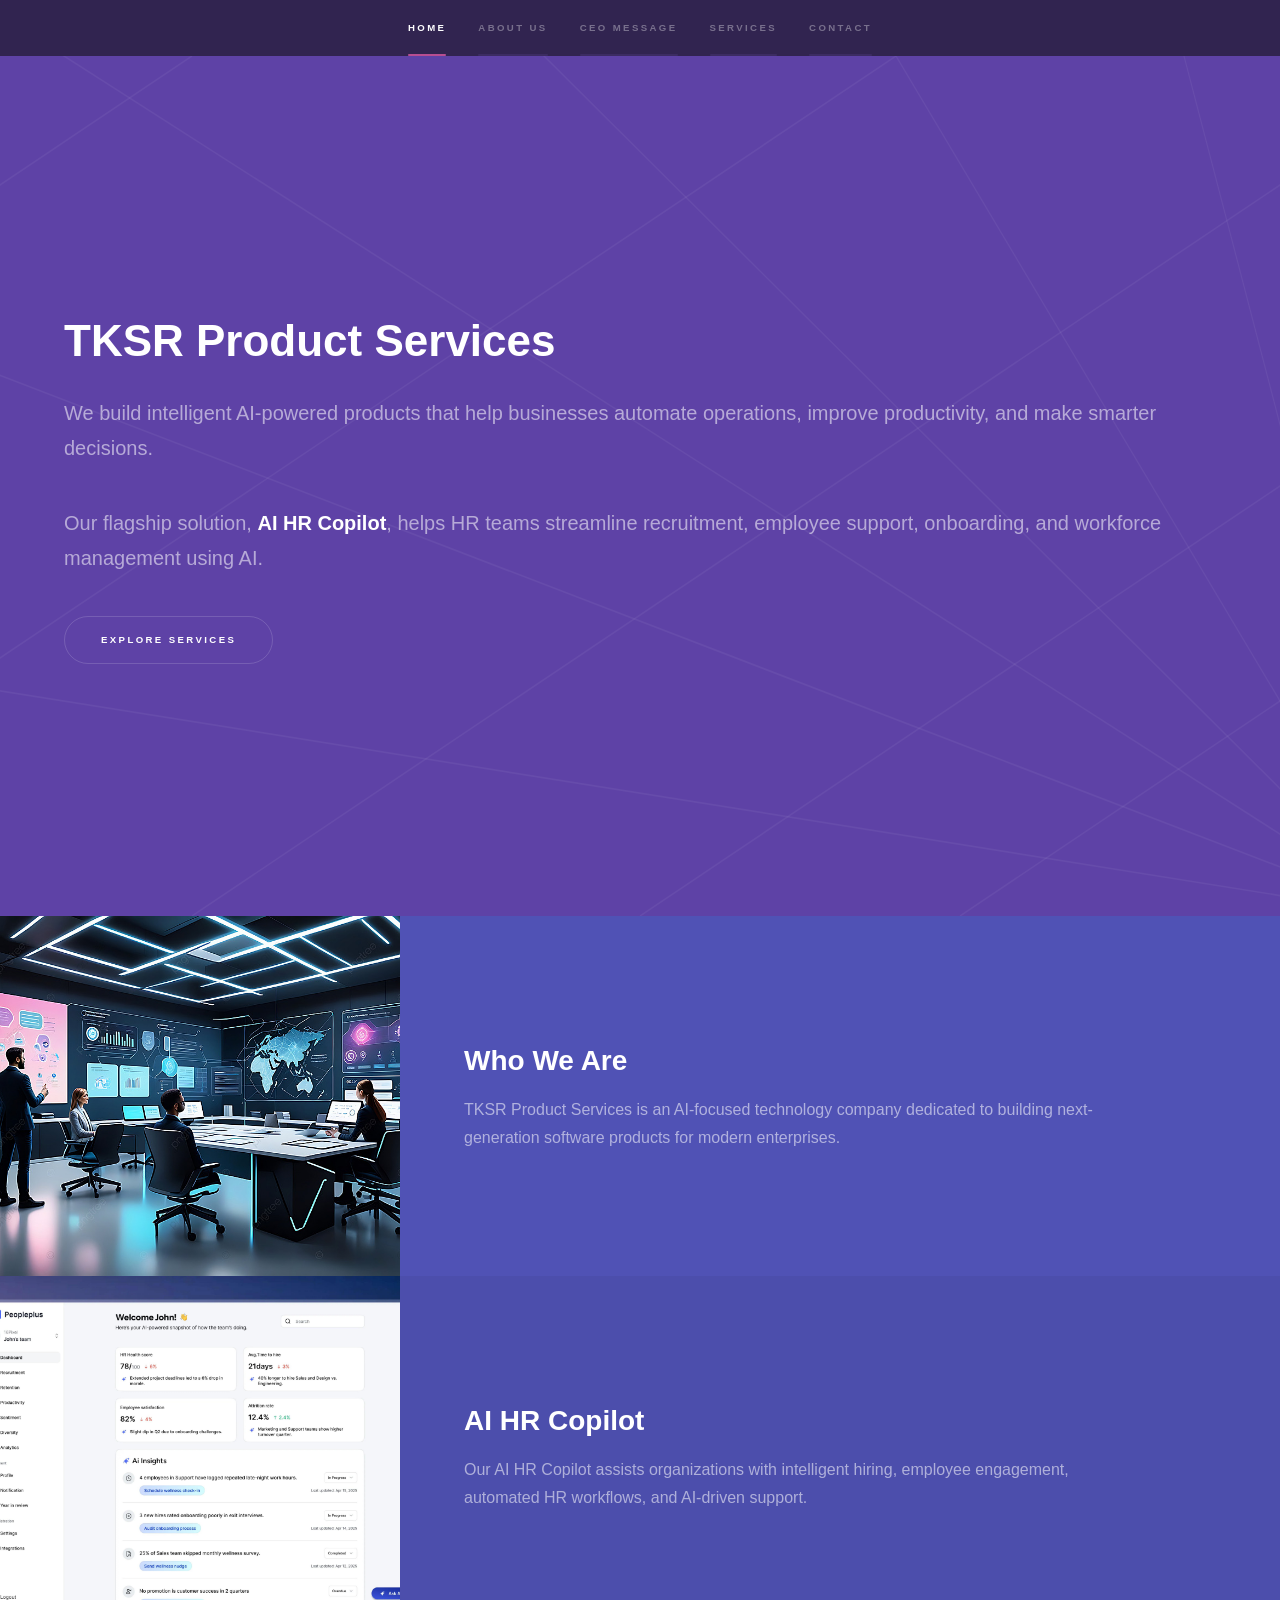
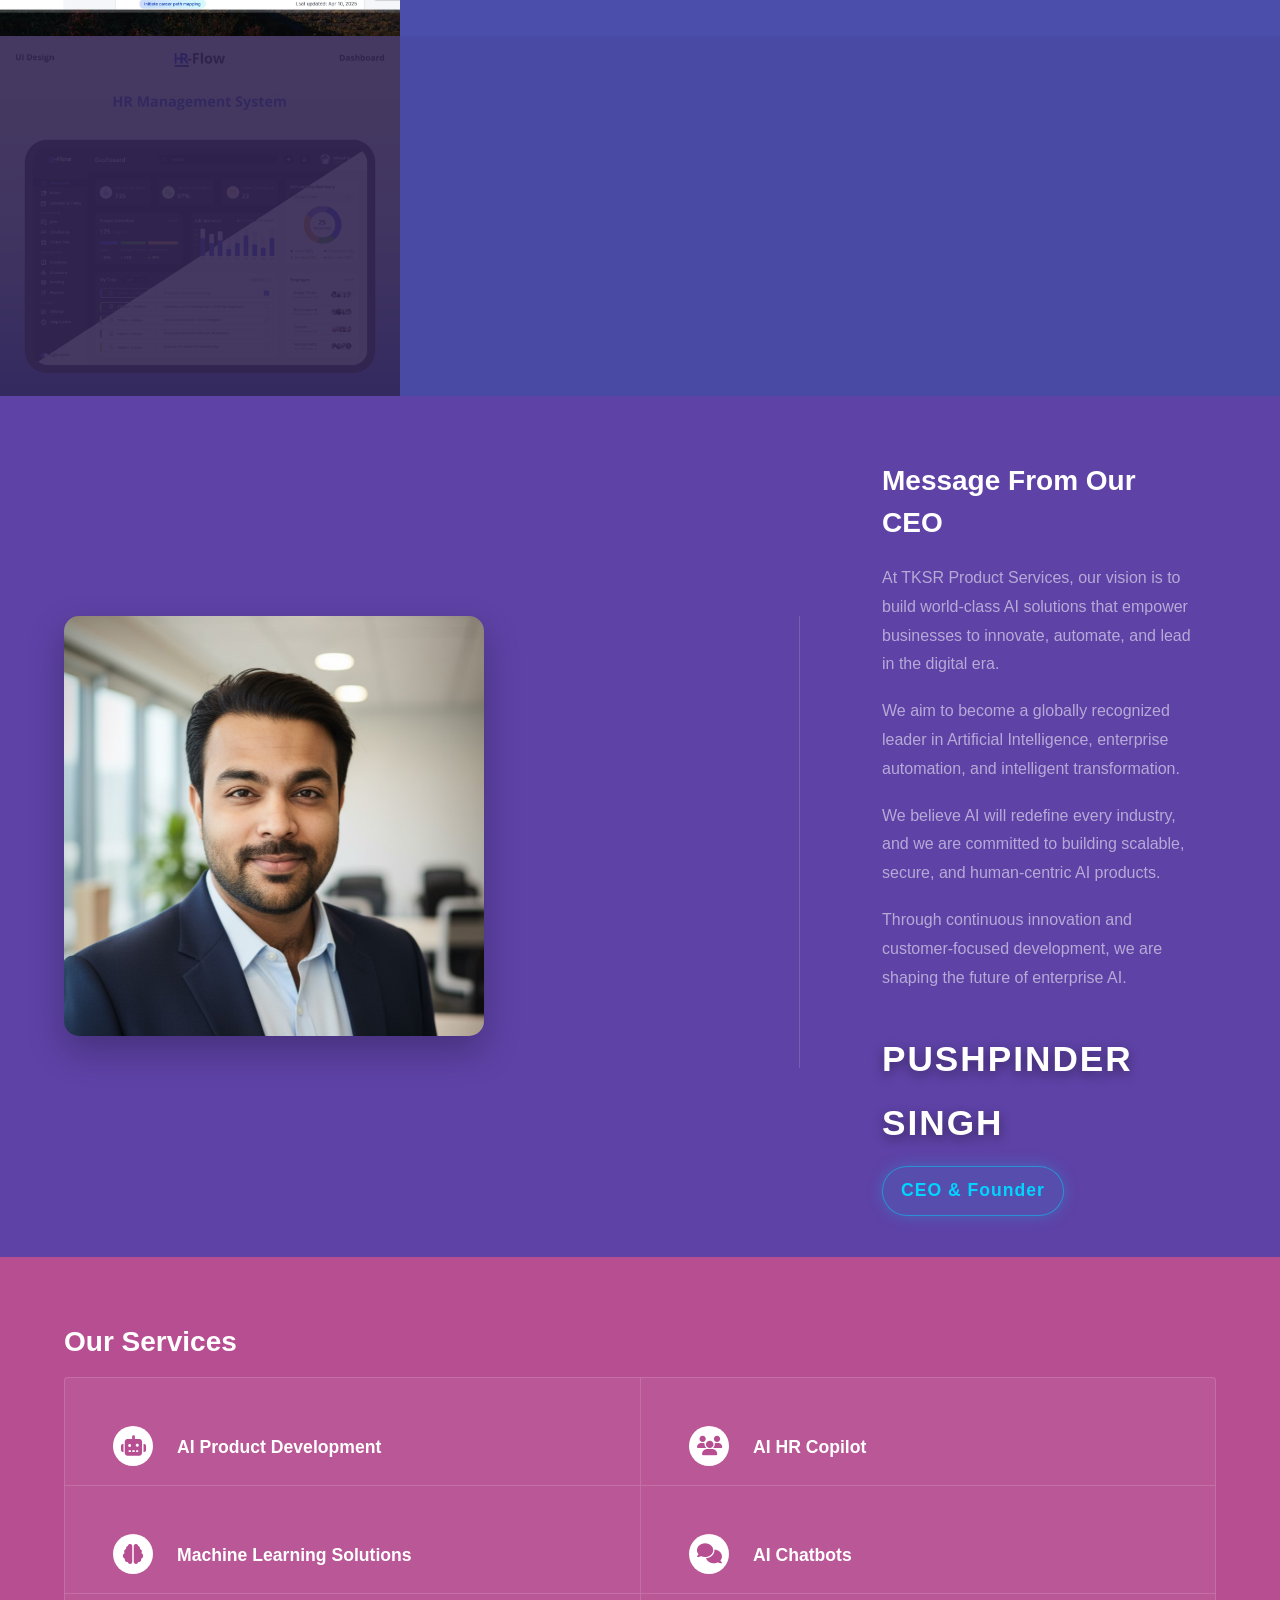
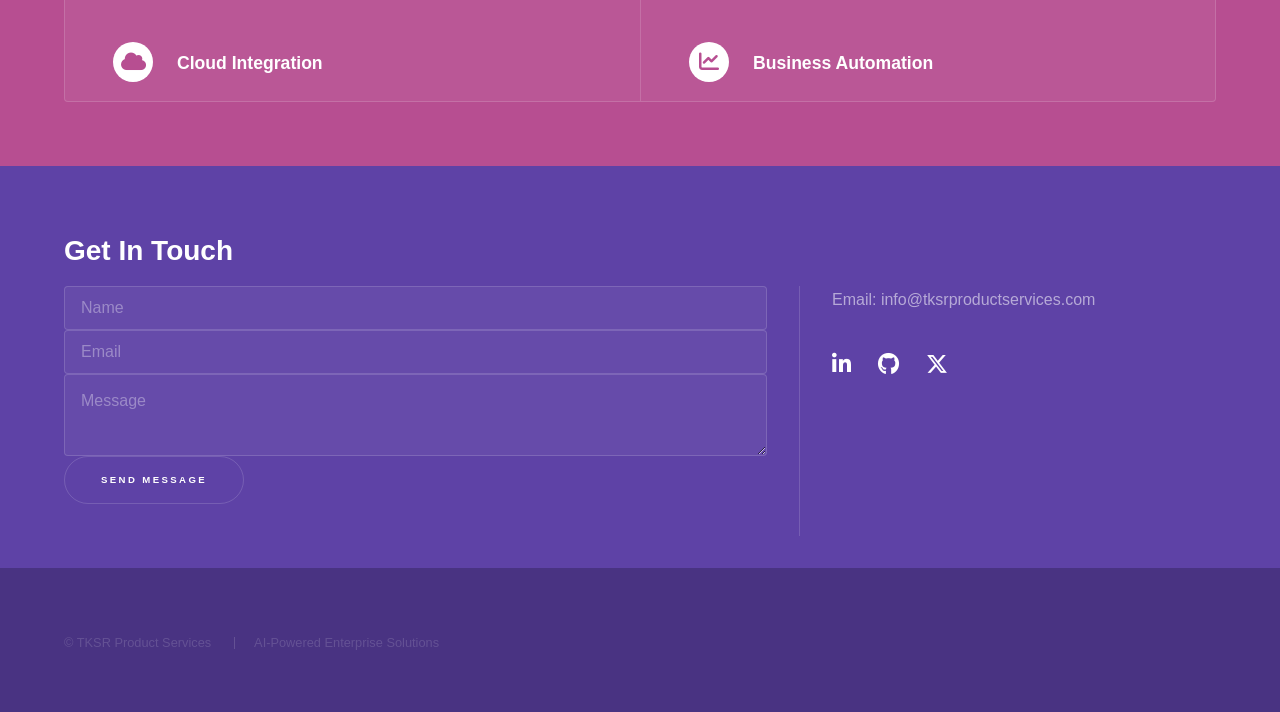
==== commit 5745adfa: "Enhance CEO message section and styling Add CEO signature styling and update content for clarity." ====
--- a/index.html
+++ b/index.html
@@ -41,9 +41,34 @@
             line-height: 1.8;
         }
 
-        #ceo-message h3 {
-            margin-top: 25px;
+        /* CEO Signature Styling */
+        .ceo-signature {
+            margin-top: 35px;
+            line-height: 1.8;
+        }
+
+        .ceo-name {
+            font-size: 2.2rem;
+            font-weight: 900;
             color: #ffffff;
+            letter-spacing: 2px;
+            text-transform: uppercase;
+            display: inline-block;
+            text-shadow: 0 4px 12px rgba(0, 0, 0, 0.4);
+        }
+
+        .ceo-title {
+            display: inline-block;
+            margin-top: 12px;
+            font-size: 1.1rem;
+            font-weight: 700;
+            color: #00d4ff;
+            padding: 8px 18px;
+            border-radius: 40px;
+            border: 1px solid rgba(0, 212, 255, 0.5);
+            background: rgba(0, 212, 255, 0.08);
+            box-shadow: 0 0 15px rgba(0, 212, 255, 0.25);
+            letter-spacing: 1px;
         }
 
         /* Contact Icons */
@@ -69,6 +94,10 @@
             #ceo-message .split {
                 flex-direction: column;
                 text-align: center;
+            }
+
+            .ceo-name {
+                font-size: 1.8rem;
             }
         }
     </style>
@@ -122,97 +151,50 @@
         <!-- About -->
         <section id="one" class="wrapper style2 spotlights">
 
-            <!-- About 1 -->
             <section>
-
                 <a href="#" class="image">
-                    <img src="images/pic01.jpg"
-                        alt="AI Solutions"
-                        data-position="center center" />
+                    <img src="images/pic01.jpg" alt="AI Solutions" />
                 </a>
-
                 <div class="content">
                     <div class="inner">
-
                         <h2>Who We Are</h2>
-
                         <p>
                             TKSR Product Services is an AI-focused technology company
                             dedicated to building next-generation software products
                             for modern enterprises.
                         </p>
-
-                        <ul class="actions">
-                            <li>
-                                <a href="#two" class="button">Learn More</a>
-                            </li>
-                        </ul>
-
                     </div>
                 </div>
-
             </section>
 
-            <!-- About 2 -->
             <section>
-
                 <a href="#" class="image">
-                    <img src="images/pic02.jpg"
-                        alt="AI HR Copilot"
-                        data-position="top center" />
+                    <img src="images/pic02.jpg" alt="AI HR Copilot" />
                 </a>
-
                 <div class="content">
                     <div class="inner">
-
                         <h2>AI HR Copilot</h2>
-
                         <p>
                             Our AI HR Copilot assists organizations with intelligent hiring,
-                            employee engagement, automated HR workflows, policy guidance,
-                            and AI-driven support systems.
-                        </p>
-
-                        <ul class="actions">
-                            <li>
-                                <a href="#three" class="button">Request Demo</a>
-                            </li>
-                        </ul>
-
+                            employee engagement, automated HR workflows, and AI-driven support.
+                        </p>
                     </div>
                 </div>
-
             </section>
 
-            <!-- About 3 -->
             <section>
-
                 <a href="#" class="image">
-                    <img src="images/pic03.jpg"
-                        alt="Enterprise AI"
-                        data-position="25% 25%" />
+                    <img src="images/pic03.jpg" alt="Enterprise AI" />
                 </a>
-
                 <div class="content">
                     <div class="inner">
-
                         <h2>Enterprise AI Products</h2>
-
-                        <p>
-                            We help businesses adopt AI through scalable applications,
-                            automation tools, conversational assistants, analytics,
-                            and custom AI integrations.
-                        </p>
-
-                        <ul class="actions">
-                            <li>
-                                <a href="#three" class="button">Contact Us</a>
-                            </li>
-                        </ul>
-
+                        <p>
+                            We help businesses adopt AI through automation tools,
+                            chatbots, analytics, and custom AI integrations.
+                        </p>
                     </div>
                 </div>
-
             </section>
 
         </section>
@@ -224,17 +206,12 @@
 
                 <div class="split style1">
 
-                    <!-- CEO Image -->
-                    <section>
-
+                    <section>
                         <span class="image fit">
-                            <img src="images/ceo.jpg"
-                                alt="CEO TKSR Product Services" />
+                            <img src="images/ceo.jpg" alt="CEO TKSR Product Services" />
                         </span>
-
-                    </section>
-
-                    <!-- CEO Content -->
+                    </section>
+
                     <section>
 
                         <h2>Message From Our CEO</h2>
@@ -245,27 +222,23 @@
                         </p>
 
                         <p>
-                            We founded this organization with a mission to become a globally recognized
-                            leader in Artificial Intelligence, enterprise automation, and intelligent
-                            business transformation.
-                        </p>
-
-                        <p>
-                            As industrial leaders and technology innovators, we believe AI will redefine
-                            the future of every industry. Our commitment is to create scalable,
-                            secure, and human-centric AI products that deliver real business impact.
-                        </p>
-
-                        <p>
-                            Through continuous innovation, strategic thinking, and customer-focused
-                            development, TKSR Product Services is working toward becoming a world-leading
-                            organization in enterprise AI solutions.
-                        </p>
-
-                        <h3>
-                            — Pushpinder Singh <br />
-                              CEO & Founder <br />
-                            TKSR Product Services
+                            We aim to become a globally recognized leader in Artificial Intelligence,
+                            enterprise automation, and intelligent transformation.
+                        </p>
+
+                        <p>
+                            We believe AI will redefine every industry, and we are committed to building
+                            scalable, secure, and human-centric AI products.
+                        </p>
+
+                        <p>
+                            Through continuous innovation and customer-focused development,
+                            we are shaping the future of enterprise AI.
+                        </p>
+
+                        <h3 class="ceo-signature">
+                            <span class="ceo-name">Pushpinder Singh</span><br />
+                            <span class="ceo-title">CEO & Founder</span>
                         </h3>
 
                     </section>
@@ -278,226 +251,92 @@
 
         <!-- Services -->
         <section id="two" class="wrapper style3 fade-up">
-
             <div class="inner">
 
                 <h2>Our Services</h2>
 
-                <p>
-                    We provide AI-driven digital solutions that improve efficiency,
-                    reduce manual work, and accelerate business growth.
-                </p>
-
                 <div class="features">
 
-                    <!-- Service 1 -->
                     <section>
                         <span class="icon solid major fa-robot"></span>
-
                         <h3>AI Product Development</h3>
-
-                        <p>
-                            End-to-end AI application development tailored to business needs.
-                        </p>
-                    </section>
-
-                    <!-- Service 2 -->
+                    </section>
+
                     <section>
                         <span class="icon solid major fa-users"></span>
-
                         <h3>AI HR Copilot</h3>
-
-                        <p>
-                            Smart HR assistant for recruitment, onboarding, and employee engagement.
-                        </p>
-                    </section>
-
-                    <!-- Service 3 -->
+                    </section>
+
                     <section>
                         <span class="icon solid major fa-brain"></span>
-
                         <h3>Machine Learning Solutions</h3>
-
-                        <p>
-                            Intelligent systems powered by predictive analytics and AI models.
-                        </p>
-                    </section>
-
-                    <!-- Service 4 -->
+                    </section>
+
                     <section>
                         <span class="icon solid major fa-comments"></span>
-
                         <h3>AI Chatbots</h3>
-
-                        <p>
-                            Conversational AI assistants for customer and employee support.
-                        </p>
-                    </section>
-
-                    <!-- Service 5 -->
+                    </section>
+
                     <section>
                         <span class="icon solid major fa-cloud"></span>
-
                         <h3>Cloud Integration</h3>
-
-                        <p>
-                            Scalable cloud-native AI platforms and enterprise integrations.
-                        </p>
-                    </section>
-
-                    <!-- Service 6 -->
+                    </section>
+
                     <section>
                         <span class="icon solid major fa-chart-line"></span>
-
                         <h3>Business Automation</h3>
-
-                        <p>
-                            Automating repetitive workflows using AI-powered systems.
-                        </p>
-                    </section>
-
-                </div>
-
-                <ul class="actions">
-                    <li>
-                        <a href="#three" class="button">Get Started</a>
-                    </li>
-                </ul>
+                    </section>
+
+                </div>
 
             </div>
-
         </section>
 
         <!-- Contact -->
         <section id="three" class="wrapper style1 fade-up">
-
             <div class="inner">
 
                 <h2>Get In Touch</h2>
 
-                <p>
-                    Interested in AI-powered business solutions?
-                    Contact TKSR Product Services to discuss your requirements.
-                </p>
-
                 <div class="split style1">
 
-                    <!-- Contact Form -->
-                    <section>
-
-                        <form method="post" action="#">
-
-                            <div class="fields">
-
-                                <div class="field half">
-                                    <label for="name">Name</label>
-                                    <input type="text" name="name" id="name" />
-                                </div>
-
-                                <div class="field half">
-                                    <label for="email">Email</label>
-                                    <input type="text" name="email" id="email" />
-                                </div>
-
-                                <div class="field">
-                                    <label for="message">Message</label>
-                                    <textarea name="message"
-                                        id="message"
-                                        rows="5"></textarea>
-                                </div>
-
-                            </div>
-
-                            <ul class="actions">
-                                <li>
-                                    <input type="submit"
-                                        value="Send Message"
-                                        class="button submit" />
-                                </li>
-                            </ul>
-
+                    <section>
+                        <form method="post">
+                            <input type="text" name="name" placeholder="Name" />
+                            <input type="text" name="email" placeholder="Email" />
+                            <textarea name="message" placeholder="Message"></textarea>
+                            <input type="submit" value="Send Message" />
                         </form>
-
-                    </section>
-
-                    <!-- Contact Info -->
-                    <section>
-
+                    </section>
+
+                    <section>
                         <ul class="contact">
-
-                            <li>
-                                <h3>Company</h3>
-                                <span>TKSR Product Services</span>
-                            </li>
-
-                            <li>
-                                <h3>Email</h3>
-                                <span>info@tksrproductservices.com</span>
-                            </li>
-
-                            <li>
-                                <h3>Services</h3>
-
-                                <span>
-                                    AI Products<br />
-                                    AI HR Copilot<br />
-                                    Enterprise Automation
-                                </span>
-                            </li>
-
-                            <li>
-
-                                <h3>Social</h3>
-
-                                <ul class="icons">
-                                    <li>
-                                        <a href="#">
-                                            <i class="fab fa-linkedin-in"></i>
-                                        </a>
-                                    </li>
-
-                                    <li>
-                                        <a href="#">
-                                            <i class="fab fa-github"></i>
-                                        </a>
-                                    </li>
-
-                                    <li>
-                                        <a href="#">
-                                            <i class="fab fa-x-twitter"></i>
-                                        </a>
-                                    </li>
-                                </ul>
-
-                            </li>
-
+                            <li>Email: info@tksrproductservices.com</li>
                         </ul>
 
+                        <ul class="icons">
+                            <li><a href="#"><i class="fab fa-linkedin-in"></i></a></li>
+                            <li><a href="#"><i class="fab fa-github"></i></a></li>
+                            <li><a href="#"><i class="fab fa-x-twitter"></i></a></li>
+                        </ul>
                     </section>
 
                 </div>
 
             </div>
-
         </section>
 
     </div>
 
-    <!-- Footer -->
     <footer id="footer" class="wrapper style1-alt">
-
         <div class="inner">
-
             <ul class="menu">
-                <li>&copy; TKSR Product Services. All rights reserved.</li>
-                <li>Building AI-Powered Enterprise Solutions</li>
+                <li>&copy; TKSR Product Services</li>
+                <li>AI-Powered Enterprise Solutions</li>
             </ul>
-
         </div>
-
     </footer>
 
-    <!-- Scripts -->
     <script src="assets/js/jquery.min.js"></script>
     <script src="assets/js/jquery.scrollex.min.js"></script>
     <script src="assets/js/jquery.scrolly.min.js"></script>
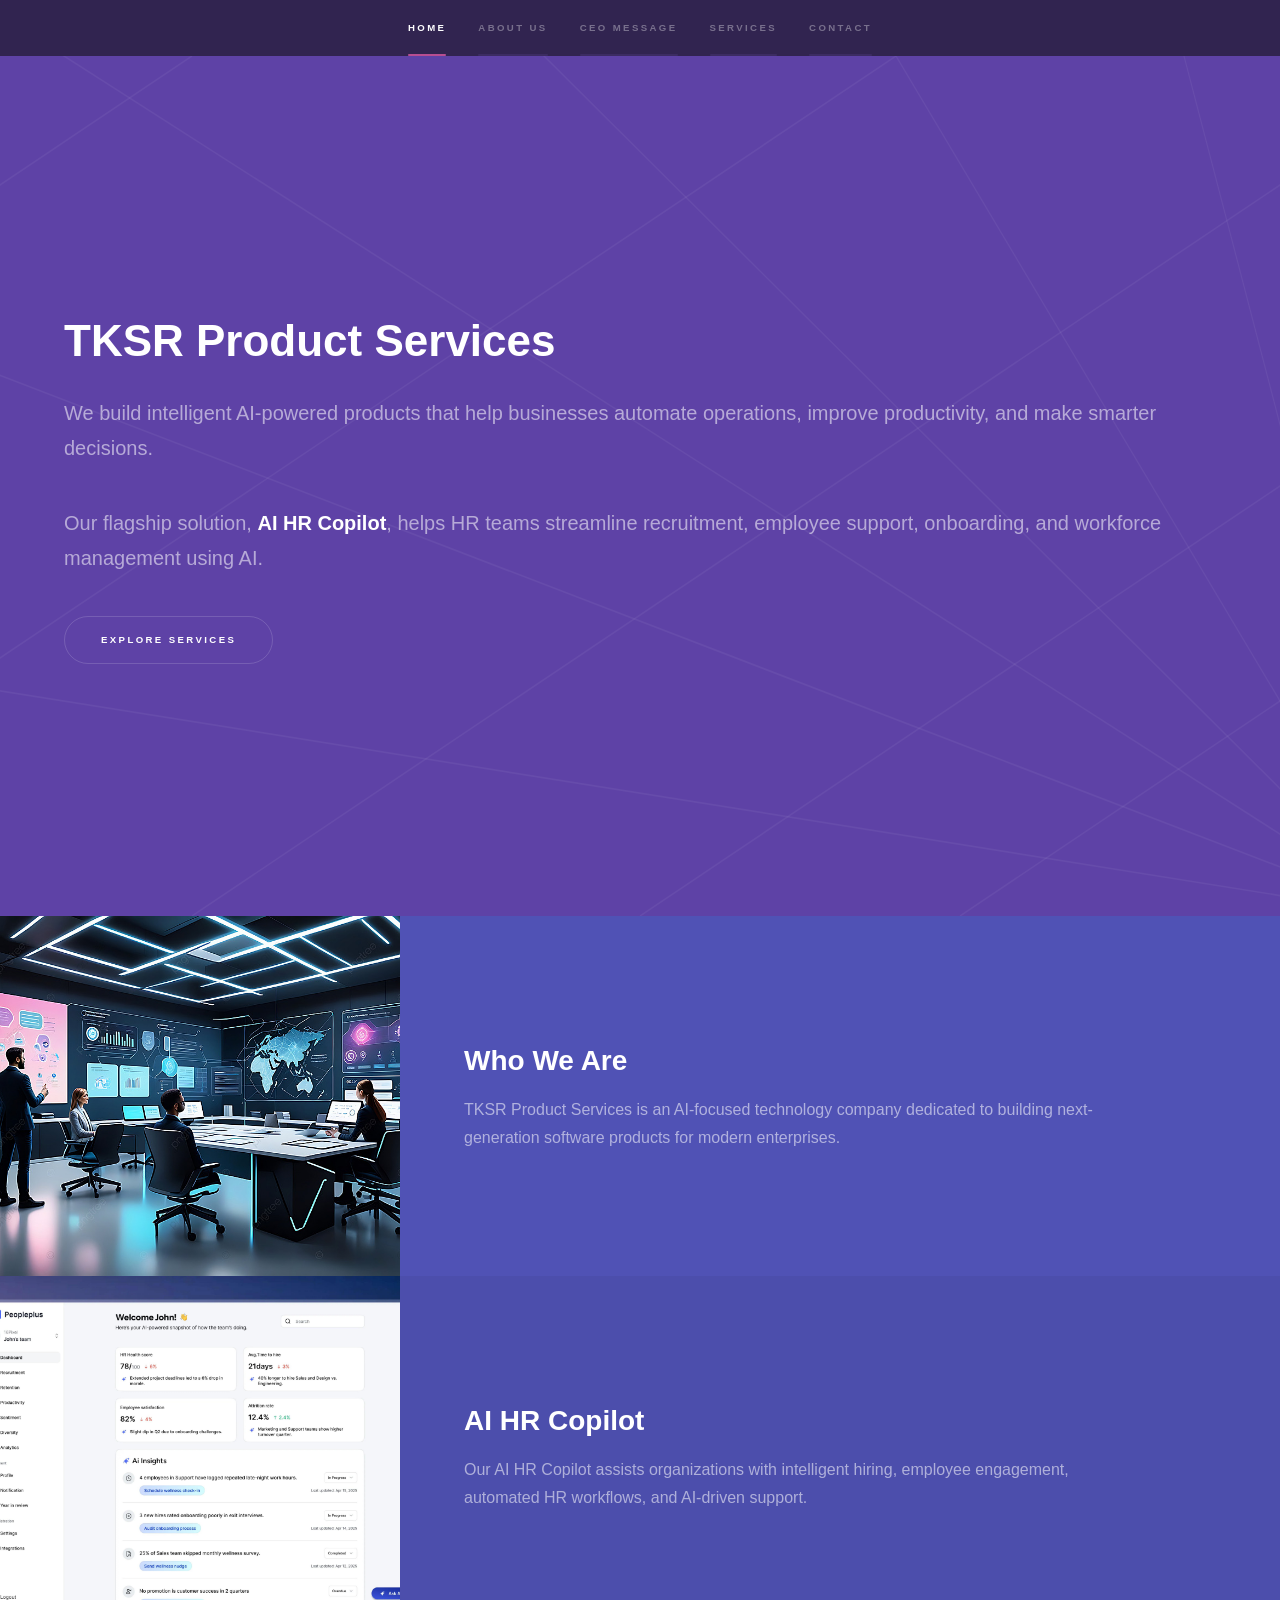
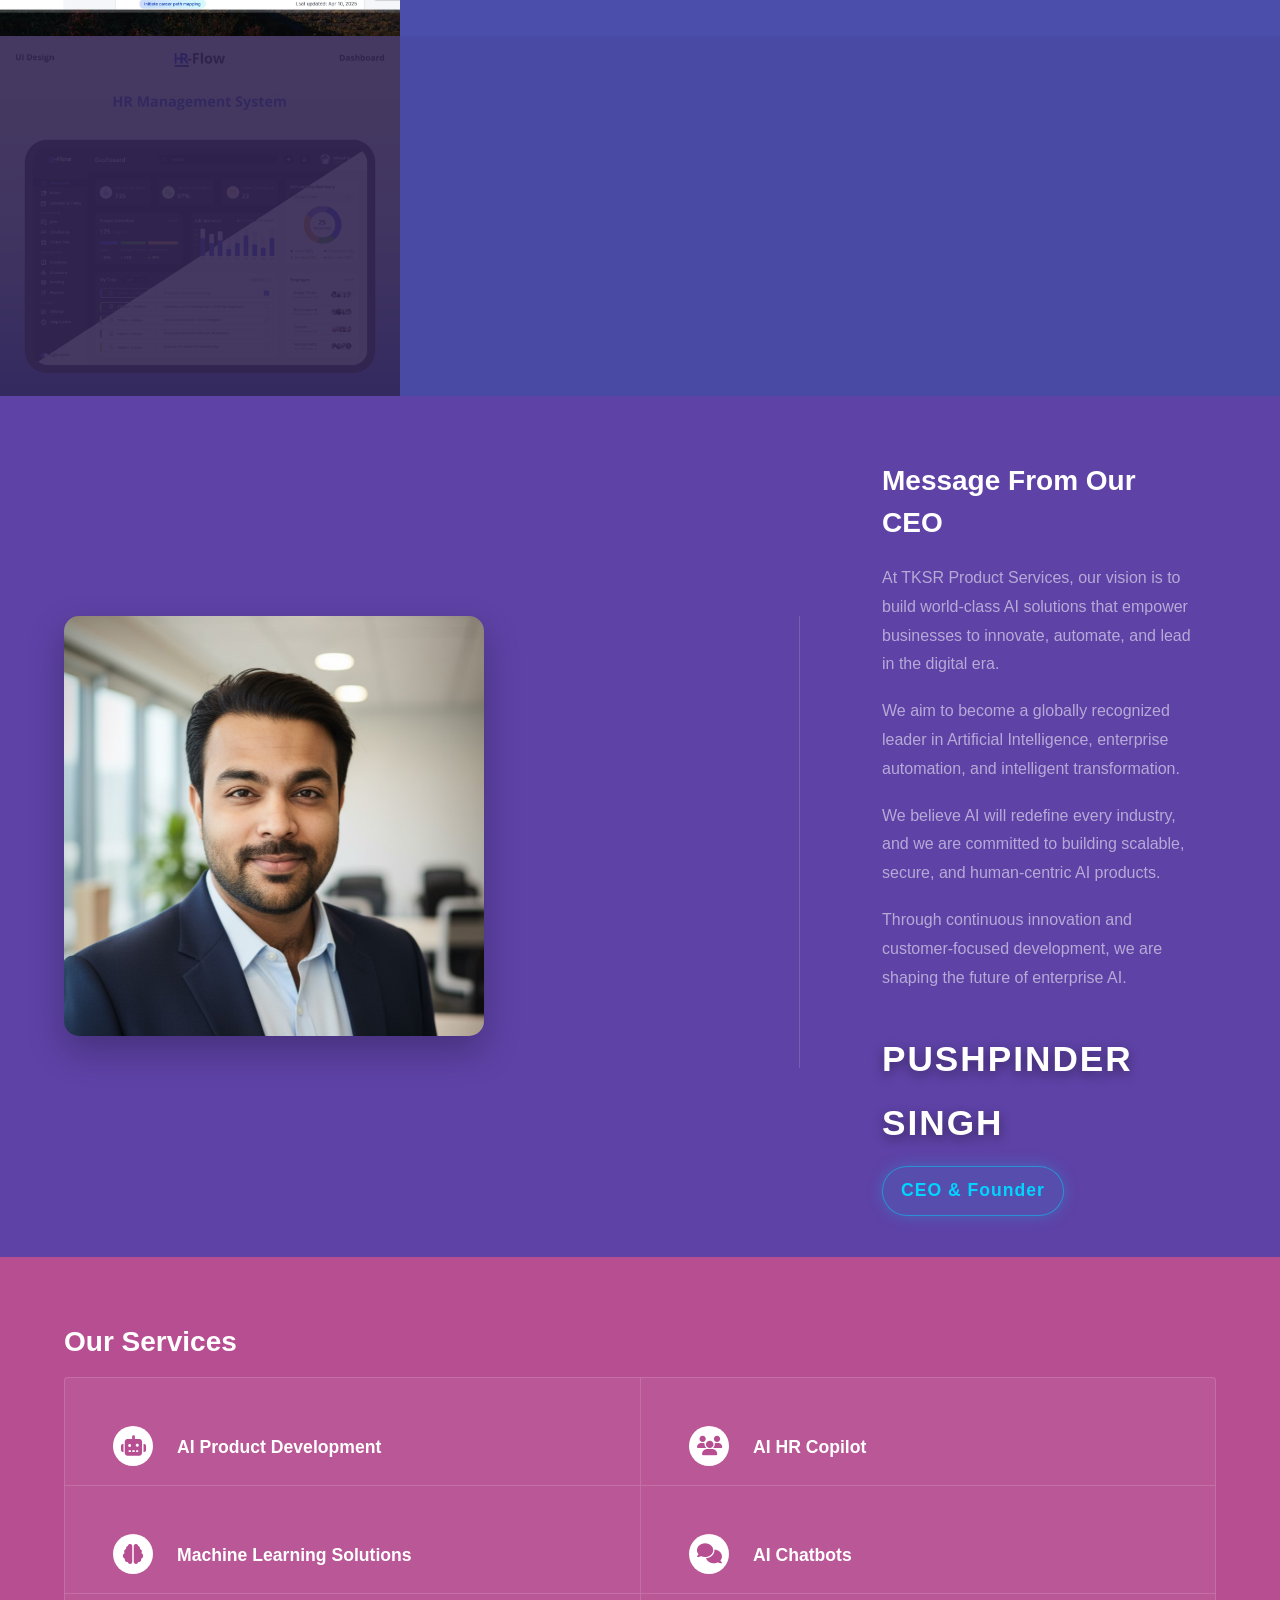
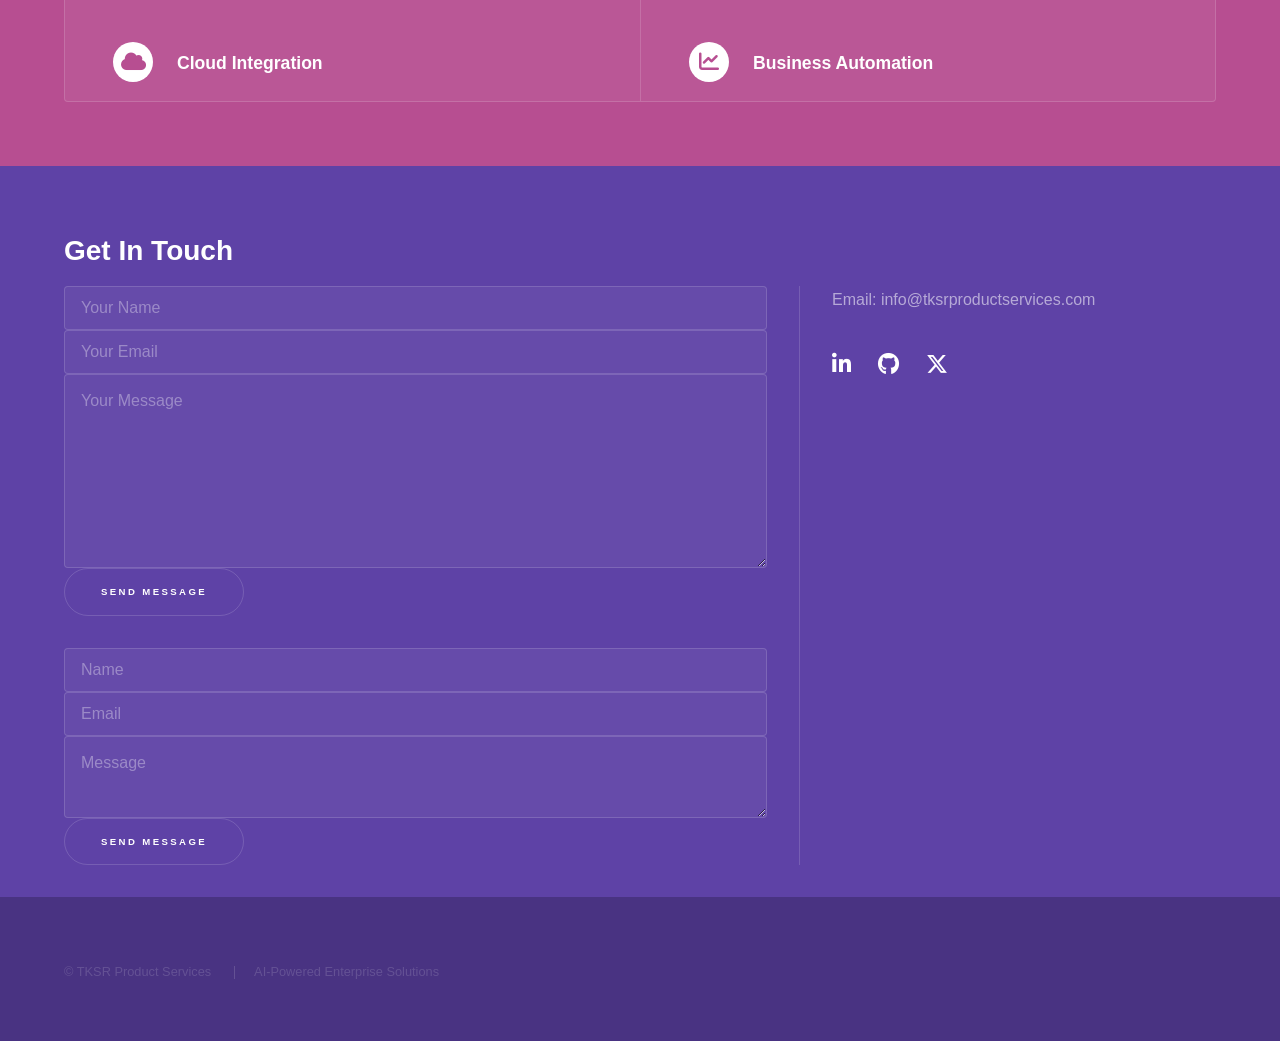
==== commit 84f0e30b: "Change form action to Formspree endpoint Updated form to use Formspree for handling submissions." ====
--- a/index.html
+++ b/index.html
@@ -301,7 +301,17 @@
                 <div class="split style1">
 
                     <section>
-                        <form method="post">
+                        <form action="https://formspree.io/f/mdabrpdj" method="POST">
+
+    <input type="text" name="name" placeholder="Your Name" required />
+
+    <input type="email" name="email" placeholder="Your Email" required />
+
+    <textarea name="message" placeholder="Your Message" rows="6" required></textarea>
+
+    <button type="submit">Send Message</button>
+
+</form>
                             <input type="text" name="name" placeholder="Name" />
                             <input type="text" name="email" placeholder="Email" />
                             <textarea name="message" placeholder="Message"></textarea>
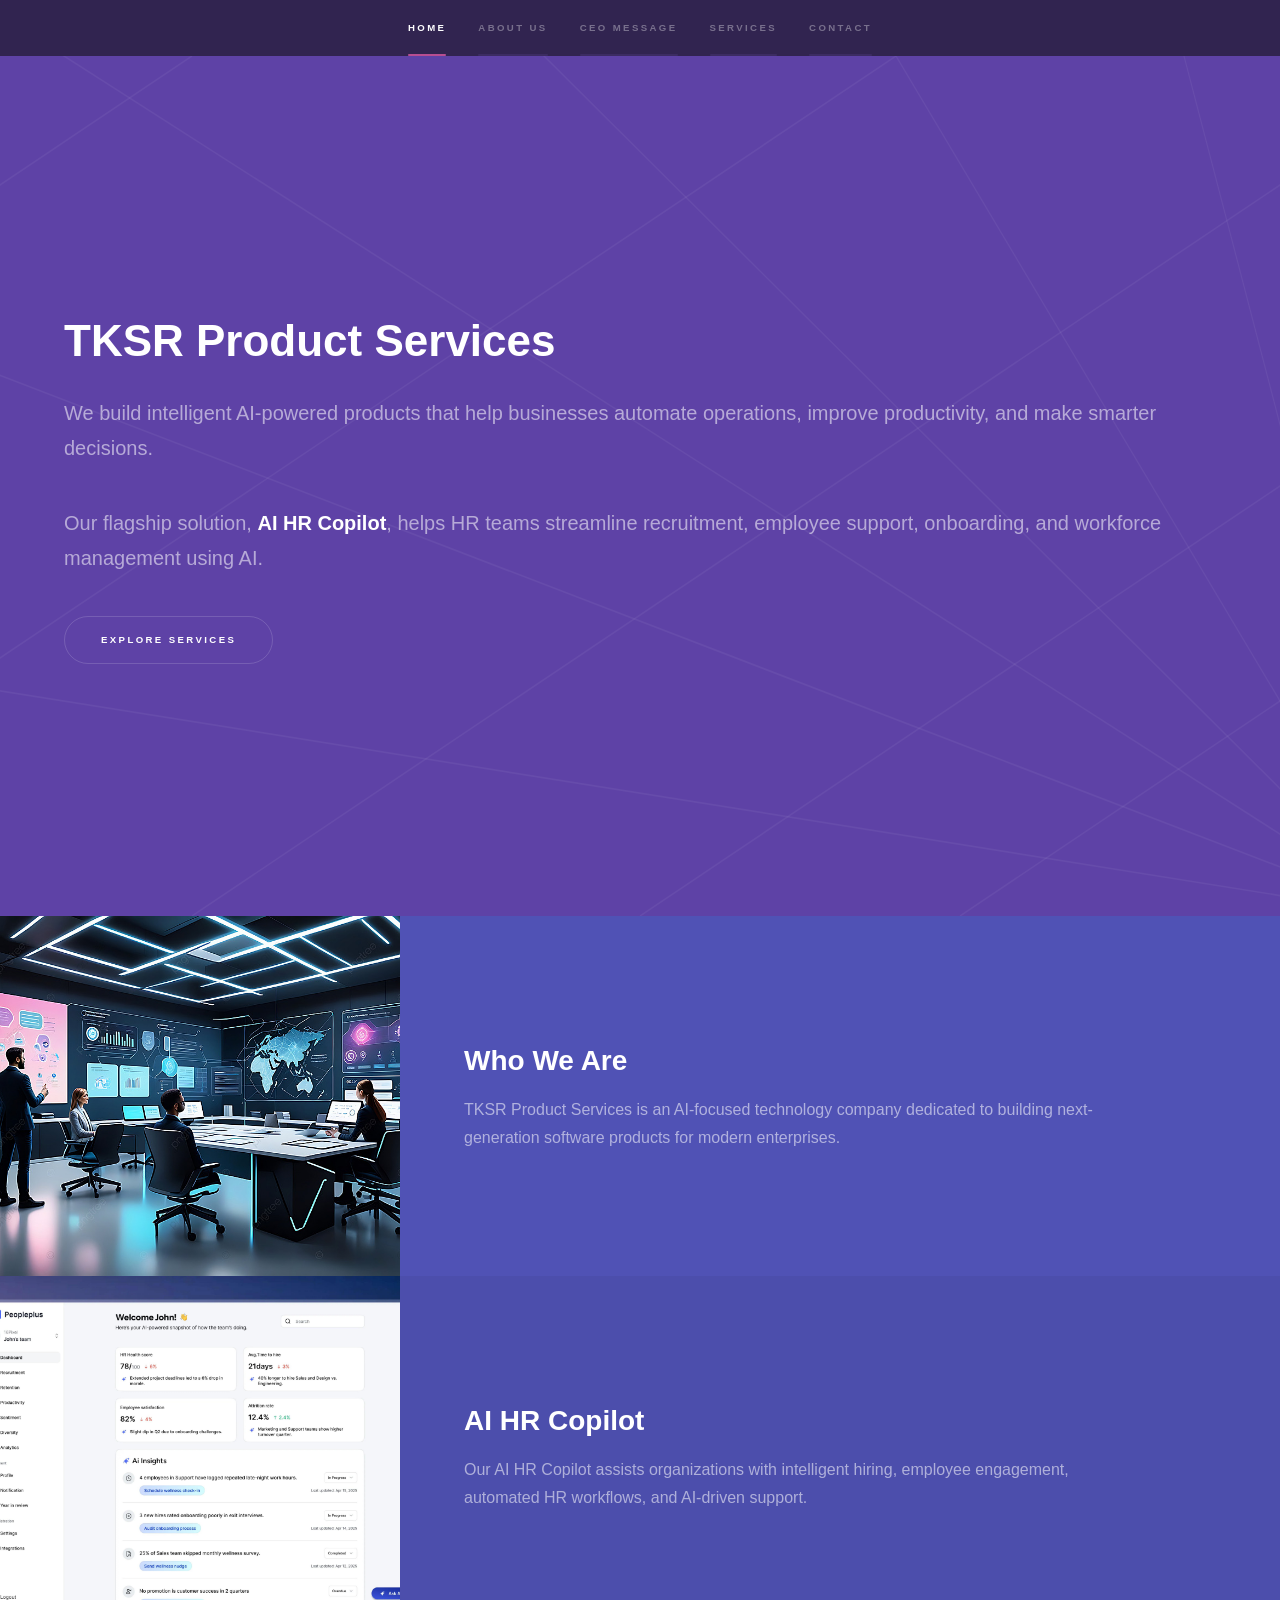
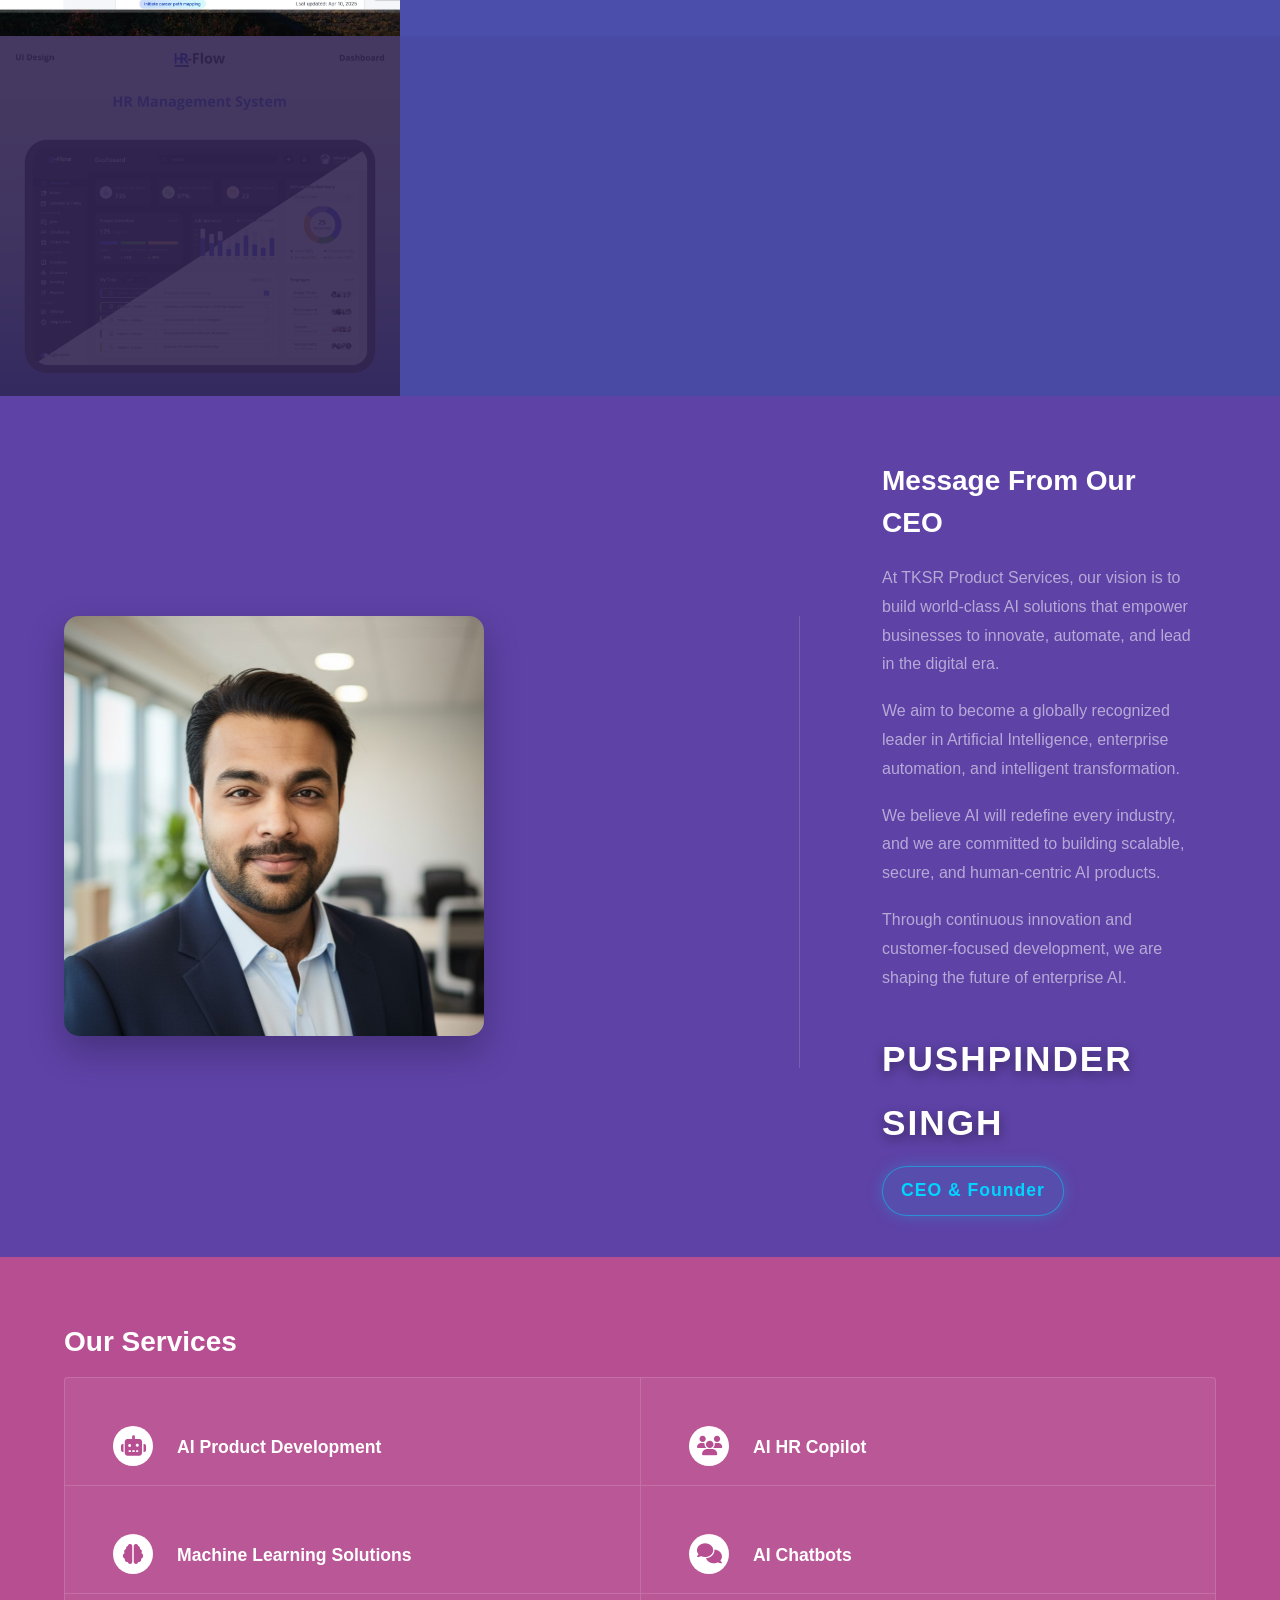
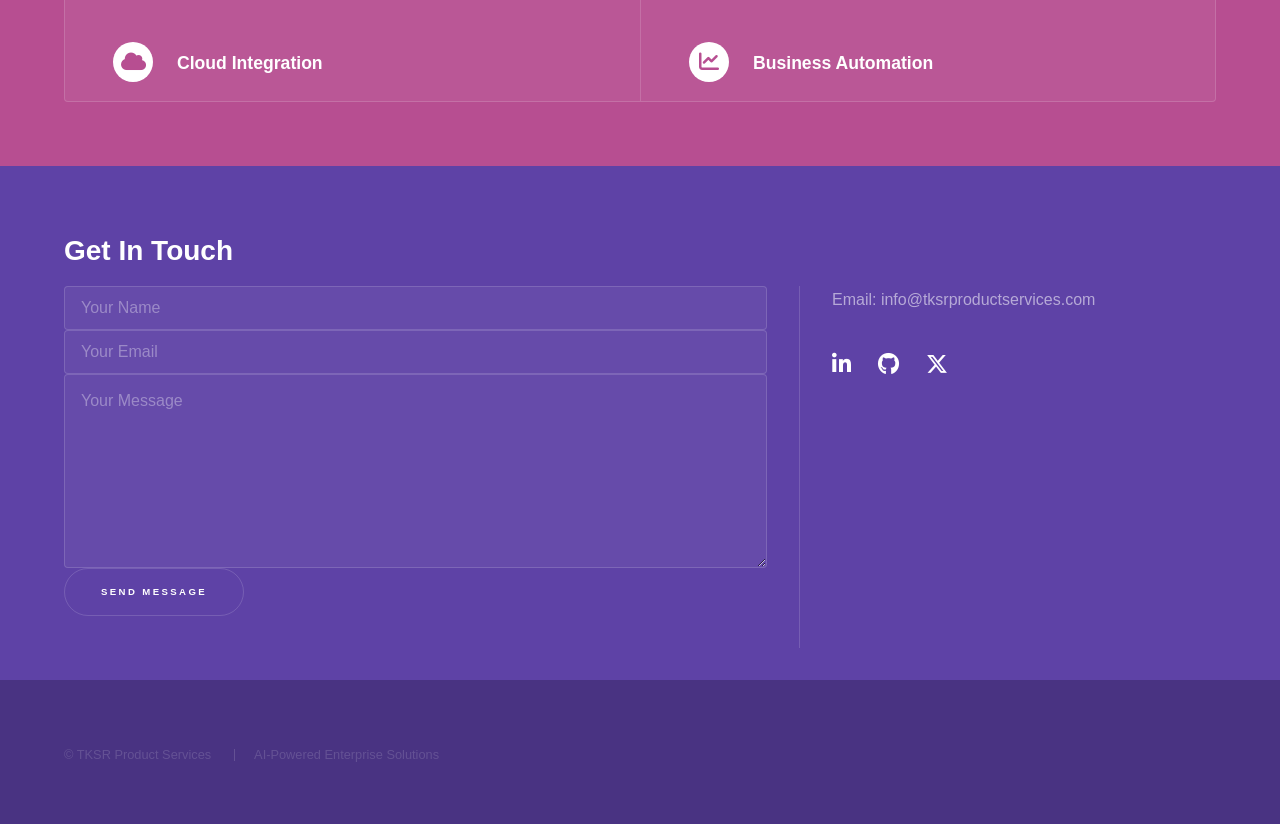
==== commit 9b973ce8: "Update index.html" ====
--- a/index.html
+++ b/index.html
@@ -312,11 +312,7 @@
     <button type="submit">Send Message</button>
 
 </form>
-                            <input type="text" name="name" placeholder="Name" />
-                            <input type="text" name="email" placeholder="Email" />
-                            <textarea name="message" placeholder="Message"></textarea>
-                            <input type="submit" value="Send Message" />
-                        </form>
+                            
                     </section>
 
                     <section>
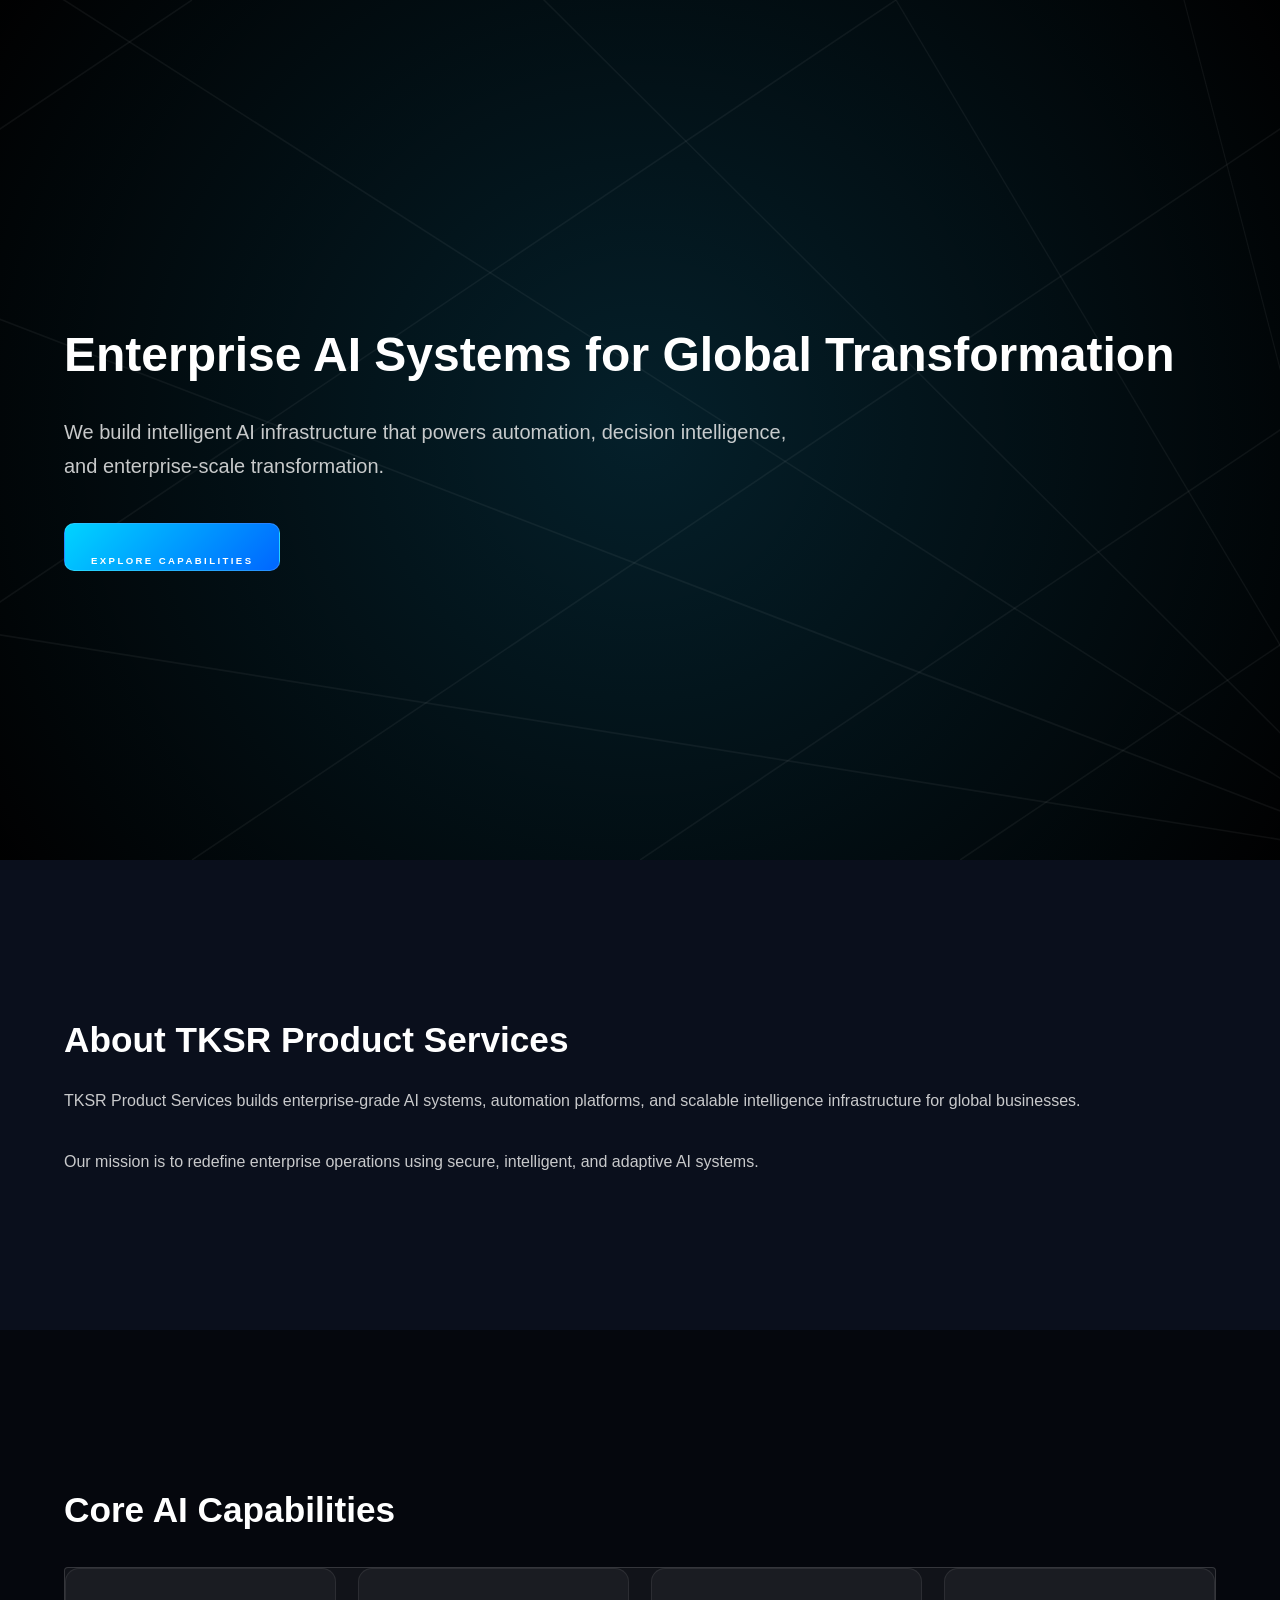
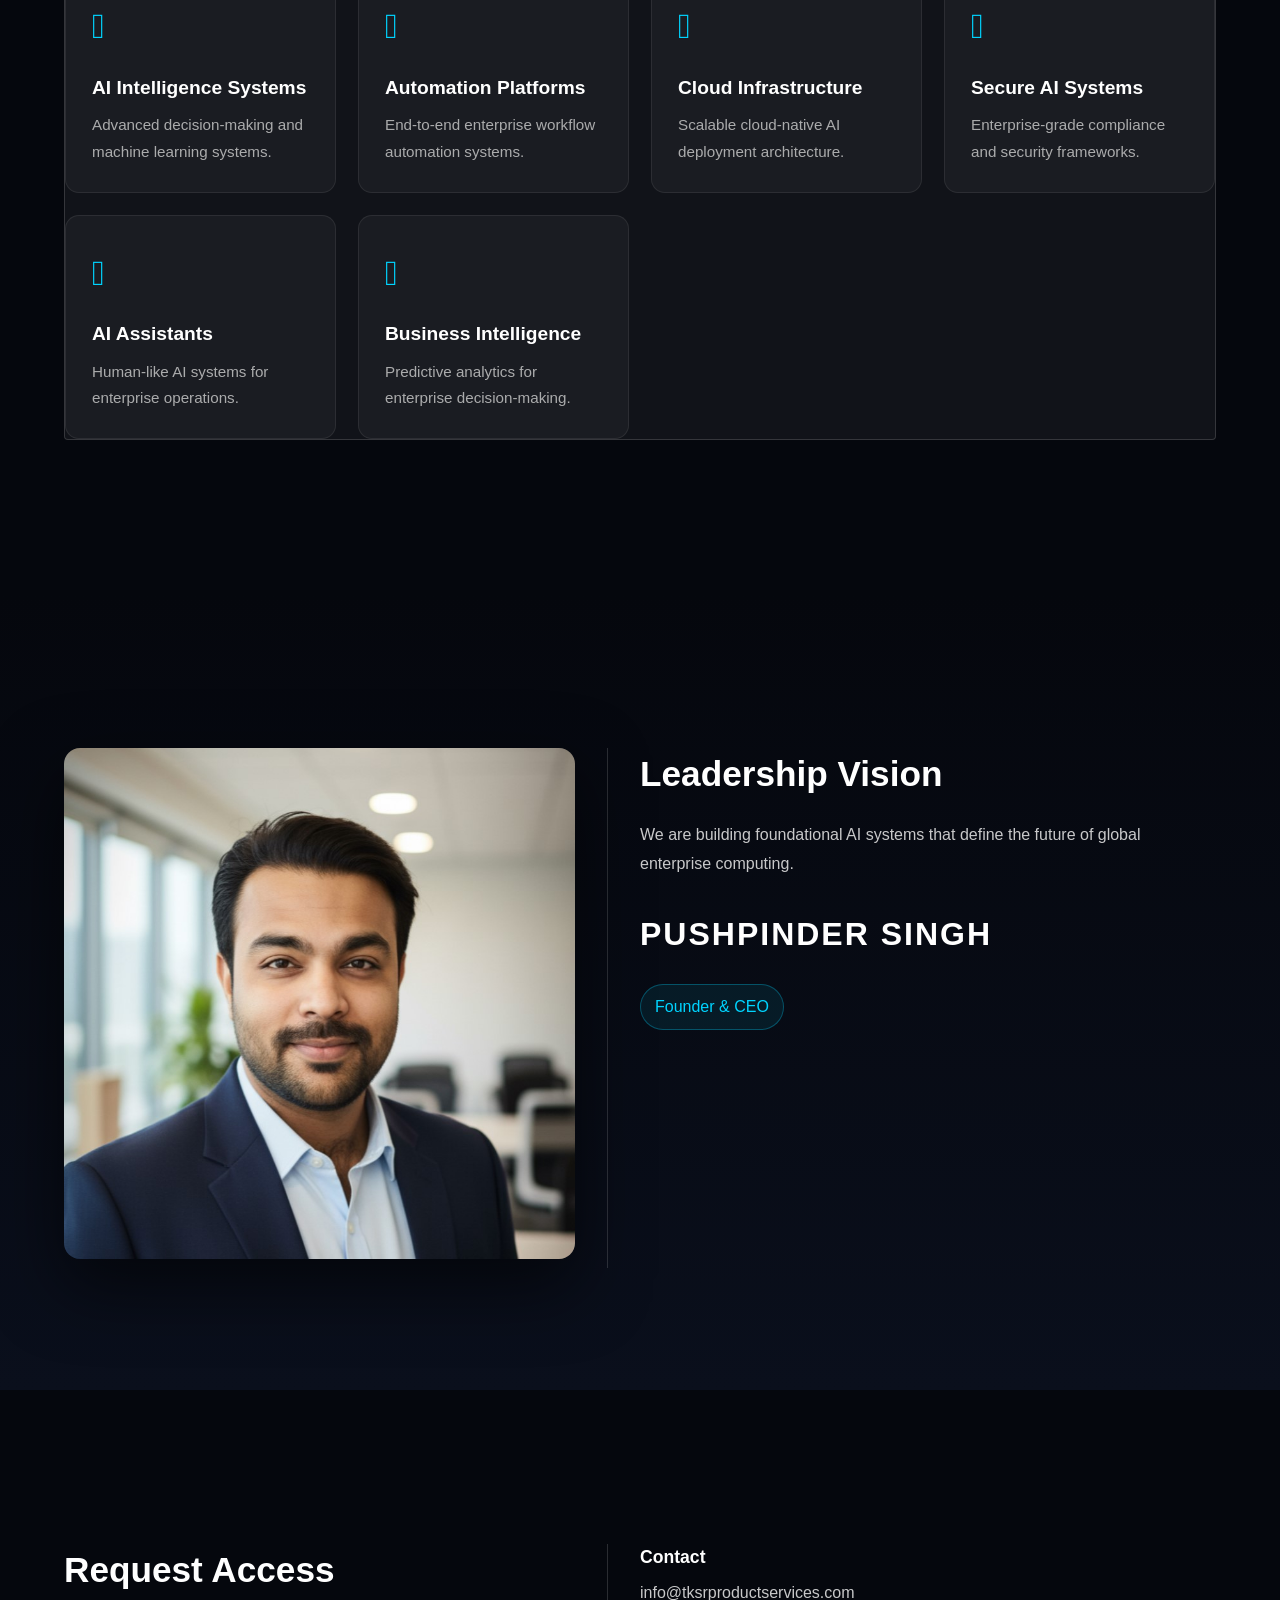
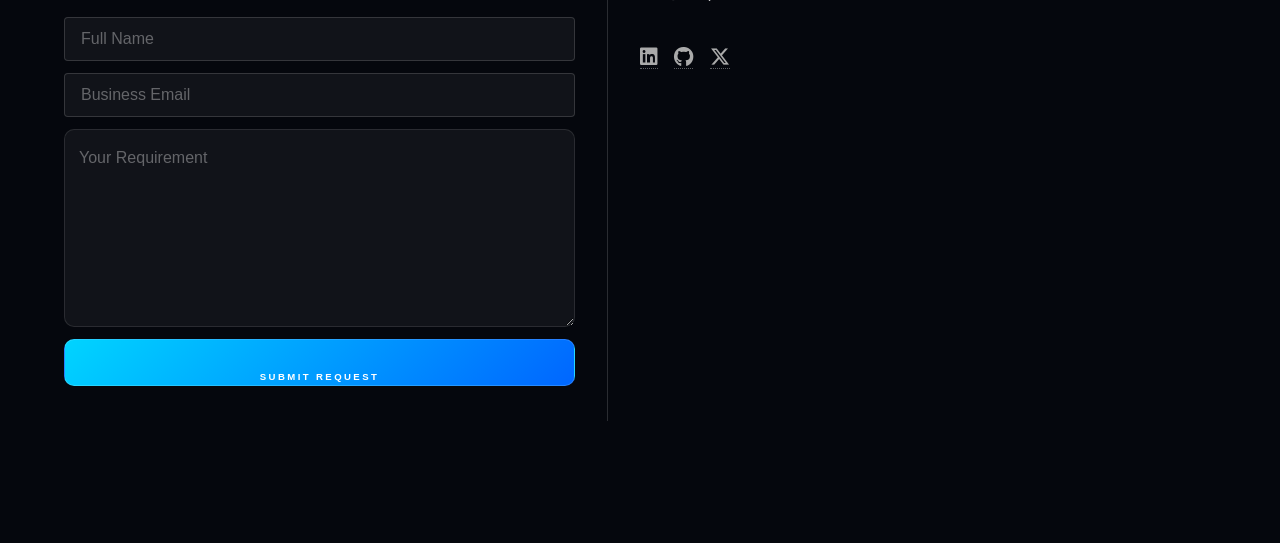
==== commit b700e57b: "added videos" ====
--- a/index.html
+++ b/index.html
@@ -1,355 +1,355 @@
 <!DOCTYPE HTML>
 <html>
 <head>
-    <title>TKSR Product Services - AI Solutions</title>
+    <title>TKSR | Enterprise AI Systems</title>
     <meta charset="utf-8" />
-    <meta name="viewport" content="width=device-width, initial-scale=1, user-scalable=no" />
-
-    <!-- Main CSS -->
+    <meta name="viewport" content="width=device-width, initial-scale=1" />
+
     <link rel="stylesheet" href="assets/css/main.css" />
-
-    <!-- Font Awesome Icons -->
     <link rel="stylesheet"
         href="https://cdnjs.cloudflare.com/ajax/libs/font-awesome/6.5.1/css/all.min.css" />
 
-    <noscript>
-        <link rel="stylesheet" href="assets/css/noscript.css" />
-    </noscript>
-
     <style>
-        /* CEO Section Styling */
-        #ceo-message .split {
-            display: flex;
-            align-items: center;
-            gap: 50px;
-            flex-wrap: wrap;
-        }
-
-        #ceo-message .image img {
+
+        body {
+            background: #05070d;
+            color: #eaeaea;
+            font-family: "Inter", sans-serif;
+        }
+
+        /* ================= HERO ================= */
+
+        #intro {
+            position: relative;
+            overflow: hidden;
+        }
+
+        #hero-video {
+            position: absolute;
+            top: 50%;
+            left: 50%;
+            transform: translate(-50%, -50%);
+            min-width: 100%;
+            min-height: 100%;
+            object-fit: cover;
+            z-index: -2;
+            filter: brightness(0.45);
+        }
+
+        .video-overlay {
+            position: absolute;
+            inset: 0;
+            background: radial-gradient(circle at center, rgba(0,212,255,0.12), rgba(0,0,0,0.92));
+            z-index: -1;
+        }
+
+        #intro h1 {
+            font-size: 3rem;
+            font-weight: 800;
+        }
+
+        #intro p {
+            max-width: 750px;
+            line-height: 1.7;
+            opacity: 0.85;
+        }
+
+        .button {
+            background: linear-gradient(135deg, #00d4ff, #0066ff);
+            color: #000;
+            font-weight: 700;
+            border-radius: 10px;
+            padding: 14px 26px;
+            border: none;
+            display: inline-block;
+            text-decoration: none;
+        }
+
+        .button:hover {
+            transform: translateY(-3px);
+        }
+
+        /* ================= ABOUT ================= */
+
+        #one {
+            background: #0a0f1c;
+        }
+
+        section.wrapper {
+            padding: 90px 0;
+        }
+
+        h2 {
+            font-size: 2.2rem;
+            margin-bottom: 20px;
+        }
+
+        p {
+            line-height: 1.8;
+            opacity: 0.85;
+        }
+
+        /* ================= SERVICES (FULL RESET FIX) ================= */
+
+        #two .features {
+            display: grid !important;
+            grid-template-columns: repeat(auto-fit, minmax(250px, 1fr)) !important;
+            gap: 22px !important;
+            margin-top: 30px;
+        }
+
+        /* COMPLETE RESET of template CSS conflict */
+        #two .features section {
+            all: unset;
+            display: block;
+            background: rgba(255,255,255,0.04);
+            border: 1px solid rgba(255,255,255,0.08);
+            padding: 26px;
+            border-radius: 14px;
+            color: #fff;
+            position: relative;
+            transition: 0.3s ease;
+        }
+
+        #two .features section:hover {
+            transform: translateY(-6px);
+            border-color: rgba(0,212,255,0.5);
+        }
+
+        /* ICON FIX */
+        #two .features section i {
+            all: unset;
+            display: block;
+            font-size: 2.2rem;
+            color: #00d4ff;
+            margin-bottom: 14px;
+        }
+
+        /* TITLE FIX */
+        #two .features section h3 {
+            all: unset;
+            display: block;
+            font-size: 1.2rem;
+            font-weight: 700;
+            margin-bottom: 8px;
+            color: #fff;
+        }
+
+        /* TEXT FIX */
+        #two .features section p {
+            all: unset;
+            display: block;
+            font-size: 0.95rem;
+            opacity: 0.8;
+            color: #cfcfcf;
+        }
+
+        /* ================= CEO ================= */
+
+        #ceo-message {
+            background: linear-gradient(180deg, #05070d, #0a0f1c);
+        }
+
+        #ceo-message img {
             width: 100%;
-            max-width: 420px;
-            border-radius: 15px;
-            box-shadow: 0 15px 35px rgba(0, 0, 0, 0.25);
-        }
-
-        #ceo-message h2 {
-            margin-bottom: 20px;
-        }
-
-        #ceo-message p {
-            margin-bottom: 18px;
-            line-height: 1.8;
-        }
-
-        /* CEO Signature Styling */
-        .ceo-signature {
-            margin-top: 35px;
-            line-height: 1.8;
+            border-radius: 16px;
+            box-shadow: 0 25px 70px rgba(0,0,0,0.6);
         }
 
         .ceo-name {
-            font-size: 2.2rem;
+            font-size: 2rem;
             font-weight: 900;
-            color: #ffffff;
             letter-spacing: 2px;
-            text-transform: uppercase;
-            display: inline-block;
-            text-shadow: 0 4px 12px rgba(0, 0, 0, 0.4);
         }
 
         .ceo-title {
             display: inline-block;
-            margin-top: 12px;
-            font-size: 1.1rem;
+            margin-top: 10px;
+            padding: 8px 14px;
+            border-radius: 50px;
+            background: rgba(0,212,255,0.08);
+            border: 1px solid rgba(0,212,255,0.3);
+            color: #00d4ff;
+        }
+
+        /* ================= CONTACT ================= */
+
+        form input, form textarea {
+            width: 100%;
+            padding: 14px;
+            margin-bottom: 12px;
+            border-radius: 10px;
+            border: 1px solid rgba(255,255,255,0.1);
+            background: rgba(255,255,255,0.05);
+            color: #fff;
+            outline: none;
+        }
+
+        form button {
+            width: 100%;
+            padding: 14px;
+            background: linear-gradient(135deg, #00d4ff, #0066ff);
+            border: none;
             font-weight: 700;
-            color: #00d4ff;
-            padding: 8px 18px;
-            border-radius: 40px;
-            border: 1px solid rgba(0, 212, 255, 0.5);
-            background: rgba(0, 212, 255, 0.08);
-            box-shadow: 0 0 15px rgba(0, 212, 255, 0.25);
-            letter-spacing: 1px;
-        }
-
-        /* Contact Icons */
-        .icons {
-            display: flex;
-            gap: 15px;
-            list-style: none;
-            padding: 0;
+            color: #000;
+            border-radius: 10px;
         }
 
         .icons a {
-            font-size: 22px;
-            color: #ffffff;
-            transition: 0.3s ease;
+            color: #aaa;
+            margin-right: 12px;
+            font-size: 20px;
         }
 
         .icons a:hover {
             color: #00d4ff;
         }
 
-        /* Responsive */
-        @media screen and (max-width: 768px) {
-            #ceo-message .split {
-                flex-direction: column;
-                text-align: center;
-            }
-
-            .ceo-name {
-                font-size: 1.8rem;
-            }
-        }
     </style>
 </head>
 
-<body class="is-preload">
-
-    <!-- Sidebar -->
-    <section id="sidebar">
-        <div class="inner">
-            <nav>
-                <ul>
-                    <li><a href="#intro">Home</a></li>
-                    <li><a href="#one">About Us</a></li>
-                    <li><a href="#ceo-message">CEO Message</a></li>
-                    <li><a href="#two">Services</a></li>
-                    <li><a href="#three">Contact</a></li>
-                </ul>
-            </nav>
+<body>
+
+<!-- ================= HERO ================= -->
+<section id="intro" class="wrapper fullscreen fade-up">
+
+    <video autoplay muted loop playsinline id="hero-video">
+        <source src="videos/hero-video.mp4" type="video/mp4">
+    </video>
+
+    <div class="video-overlay"></div>
+
+    <div class="inner">
+        <h1>Enterprise AI Systems for Global Transformation</h1>
+
+        <p>
+            We build intelligent AI infrastructure that powers automation,
+            decision intelligence, and enterprise-scale transformation.
+        </p>
+
+        <a href="#two" class="button">Explore Capabilities</a>
+    </div>
+</section>
+
+<!-- ================= ABOUT ================= -->
+<section id="one" class="wrapper">
+    <div class="inner">
+
+        <h2>About TKSR Product Services</h2>
+
+        <p>
+            TKSR Product Services builds enterprise-grade AI systems, automation platforms,
+            and scalable intelligence infrastructure for global businesses.
+        </p>
+
+        <p>
+            Our mission is to redefine enterprise operations using secure, intelligent, and adaptive AI systems.
+        </p>
+
+    </div>
+</section>
+
+<!-- ================= SERVICES ================= -->
+<section id="two" class="wrapper">
+    <div class="inner">
+
+        <h2>Core AI Capabilities</h2>
+
+        <div class="features">
+
+            <section>
+                <i class="fa-solid fa-brain"></i>
+                <h3>AI Intelligence Systems</h3>
+                <p>Advanced decision-making and machine learning systems.</p>
+            </section>
+
+            <section>
+                <i class="fa-solid fa-robot"></i>
+                <h3>Automation Platforms</h3>
+                <p>End-to-end enterprise workflow automation systems.</p>
+            </section>
+
+            <section>
+                <i class="fa-solid fa-cloud"></i>
+                <h3>Cloud Infrastructure</h3>
+                <p>Scalable cloud-native AI deployment architecture.</p>
+            </section>
+
+            <section>
+                <i class="fa-solid fa-shield"></i>
+                <h3>Secure AI Systems</h3>
+                <p>Enterprise-grade compliance and security frameworks.</p>
+            </section>
+
+            <section>
+                <i class="fa-solid fa-comments"></i>
+                <h3>AI Assistants</h3>
+                <p>Human-like AI systems for enterprise operations.</p>
+            </section>
+
+            <section>
+                <i class="fa-solid fa-chart-line"></i>
+                <h3>Business Intelligence</h3>
+                <p>Predictive analytics for enterprise decision-making.</p>
+            </section>
+
         </div>
-    </section>
-
-    <!-- Wrapper -->
-    <div id="wrapper">
-
-        <!-- Intro -->
-        <section id="intro" class="wrapper style1 fullscreen fade-up">
-            <div class="inner">
-
-                <h1>TKSR Product Services</h1>
-
-                <p>
-                    We build intelligent AI-powered products that help businesses
-                    automate operations, improve productivity, and make smarter decisions.
-                </p>
-
-                <p>
-                    Our flagship solution, <strong>AI HR Copilot</strong>, helps HR teams
-                    streamline recruitment, employee support, onboarding, and workforce management using AI.
-                </p>
-
-                <ul class="actions">
-                    <li>
-                        <a href="#two" class="button scrolly">Explore Services</a>
-                    </li>
-                </ul>
-
+
+    </div>
+</section>
+
+<!-- ================= CEO ================= -->
+<section id="ceo-message" class="wrapper">
+    <div class="inner split">
+
+        <section>
+            <img src="images/ceo.jpg" alt="CEO" />
+        </section>
+
+        <section>
+
+            <h2>Leadership Vision</h2>
+
+            <p>
+                We are building foundational AI systems that define the future of global enterprise computing.
+            </p>
+
+            <h3 class="ceo-name">PUSHPINDER SINGH</h3>
+            <span class="ceo-title">Founder & CEO</span>
+
+        </section>
+
+    </div>
+</section>
+
+<!-- ================= CONTACT ================= -->
+<section id="three" class="wrapper">
+    <div class="inner split">
+
+        <section>
+            <h2>Request Access</h2>
+
+            <form action="https://formspree.io/f/mdabrpdj" method="POST">
+                <input type="text" name="name" placeholder="Full Name" required />
+                <input type="email" name="email" placeholder="Business Email" required />
+                <textarea name="message" rows="6" placeholder="Your Requirement"></textarea>
+                <button type="submit">Submit Request</button>
+            </form>
+        </section>
+
+        <section>
+            <h3>Contact</h3>
+            <p>info@tksrproductservices.com</p>
+
+            <div class="icons">
+                <a href="#"><i class="fab fa-linkedin"></i></a>
+                <a href="#"><i class="fab fa-github"></i></a>
+                <a href="#"><i class="fab fa-x-twitter"></i></a>
             </div>
         </section>
 
-        <!-- About -->
-        <section id="one" class="wrapper style2 spotlights">
-
-            <section>
-                <a href="#" class="image">
-                    <img src="images/pic01.jpg" alt="AI Solutions" />
-                </a>
-                <div class="content">
-                    <div class="inner">
-                        <h2>Who We Are</h2>
-                        <p>
-                            TKSR Product Services is an AI-focused technology company
-                            dedicated to building next-generation software products
-                            for modern enterprises.
-                        </p>
-                    </div>
-                </div>
-            </section>
-
-            <section>
-                <a href="#" class="image">
-                    <img src="images/pic02.jpg" alt="AI HR Copilot" />
-                </a>
-                <div class="content">
-                    <div class="inner">
-                        <h2>AI HR Copilot</h2>
-                        <p>
-                            Our AI HR Copilot assists organizations with intelligent hiring,
-                            employee engagement, automated HR workflows, and AI-driven support.
-                        </p>
-                    </div>
-                </div>
-            </section>
-
-            <section>
-                <a href="#" class="image">
-                    <img src="images/pic03.jpg" alt="Enterprise AI" />
-                </a>
-                <div class="content">
-                    <div class="inner">
-                        <h2>Enterprise AI Products</h2>
-                        <p>
-                            We help businesses adopt AI through automation tools,
-                            chatbots, analytics, and custom AI integrations.
-                        </p>
-                    </div>
-                </div>
-            </section>
-
-        </section>
-
-        <!-- CEO Message -->
-        <section id="ceo-message" class="wrapper style1 fade-up">
-
-            <div class="inner">
-
-                <div class="split style1">
-
-                    <section>
-                        <span class="image fit">
-                            <img src="images/ceo.jpg" alt="CEO TKSR Product Services" />
-                        </span>
-                    </section>
-
-                    <section>
-
-                        <h2>Message From Our CEO</h2>
-
-                        <p>
-                            At TKSR Product Services, our vision is to build world-class AI solutions
-                            that empower businesses to innovate, automate, and lead in the digital era.
-                        </p>
-
-                        <p>
-                            We aim to become a globally recognized leader in Artificial Intelligence,
-                            enterprise automation, and intelligent transformation.
-                        </p>
-
-                        <p>
-                            We believe AI will redefine every industry, and we are committed to building
-                            scalable, secure, and human-centric AI products.
-                        </p>
-
-                        <p>
-                            Through continuous innovation and customer-focused development,
-                            we are shaping the future of enterprise AI.
-                        </p>
-
-                        <h3 class="ceo-signature">
-                            <span class="ceo-name">Pushpinder Singh</span><br />
-                            <span class="ceo-title">CEO & Founder</span>
-                        </h3>
-
-                    </section>
-
-                </div>
-
-            </div>
-
-        </section>
-
-        <!-- Services -->
-        <section id="two" class="wrapper style3 fade-up">
-            <div class="inner">
-
-                <h2>Our Services</h2>
-
-                <div class="features">
-
-                    <section>
-                        <span class="icon solid major fa-robot"></span>
-                        <h3>AI Product Development</h3>
-                    </section>
-
-                    <section>
-                        <span class="icon solid major fa-users"></span>
-                        <h3>AI HR Copilot</h3>
-                    </section>
-
-                    <section>
-                        <span class="icon solid major fa-brain"></span>
-                        <h3>Machine Learning Solutions</h3>
-                    </section>
-
-                    <section>
-                        <span class="icon solid major fa-comments"></span>
-                        <h3>AI Chatbots</h3>
-                    </section>
-
-                    <section>
-                        <span class="icon solid major fa-cloud"></span>
-                        <h3>Cloud Integration</h3>
-                    </section>
-
-                    <section>
-                        <span class="icon solid major fa-chart-line"></span>
-                        <h3>Business Automation</h3>
-                    </section>
-
-                </div>
-
-            </div>
-        </section>
-
-        <!-- Contact -->
-        <section id="three" class="wrapper style1 fade-up">
-            <div class="inner">
-
-                <h2>Get In Touch</h2>
-
-                <div class="split style1">
-
-                    <section>
-                        <form action="https://formspree.io/f/mdabrpdj" method="POST">
-
-    <input type="text" name="name" placeholder="Your Name" required />
-
-    <input type="email" name="email" placeholder="Your Email" required />
-
-    <textarea name="message" placeholder="Your Message" rows="6" required></textarea>
-
-    <button type="submit">Send Message</button>
-
-</form>
-                            
-                    </section>
-
-                    <section>
-                        <ul class="contact">
-                            <li>Email: info@tksrproductservices.com</li>
-                        </ul>
-
-                        <ul class="icons">
-                            <li><a href="#"><i class="fab fa-linkedin-in"></i></a></li>
-                            <li><a href="#"><i class="fab fa-github"></i></a></li>
-                            <li><a href="#"><i class="fab fa-x-twitter"></i></a></li>
-                        </ul>
-                    </section>
-
-                </div>
-
-            </div>
-        </section>
-
-    </div>
-
-    <footer id="footer" class="wrapper style1-alt">
-        <div class="inner">
-            <ul class="menu">
-                <li>&copy; TKSR Product Services</li>
-                <li>AI-Powered Enterprise Solutions</li>
-            </ul>
-        </div>
-    </footer>
-
-    <script src="assets/js/jquery.min.js"></script>
-    <script src="assets/js/jquery.scrollex.min.js"></script>
-    <script src="assets/js/jquery.scrolly.min.js"></script>
-    <script src="assets/js/browser.min.js"></script>
-    <script src="assets/js/breakpoints.min.js"></script>
-    <script src="assets/js/util.js"></script>
-    <script src="assets/js/main.js"></script>
+    </div>
+</section>
 
 </body>
-</html>
+</html>
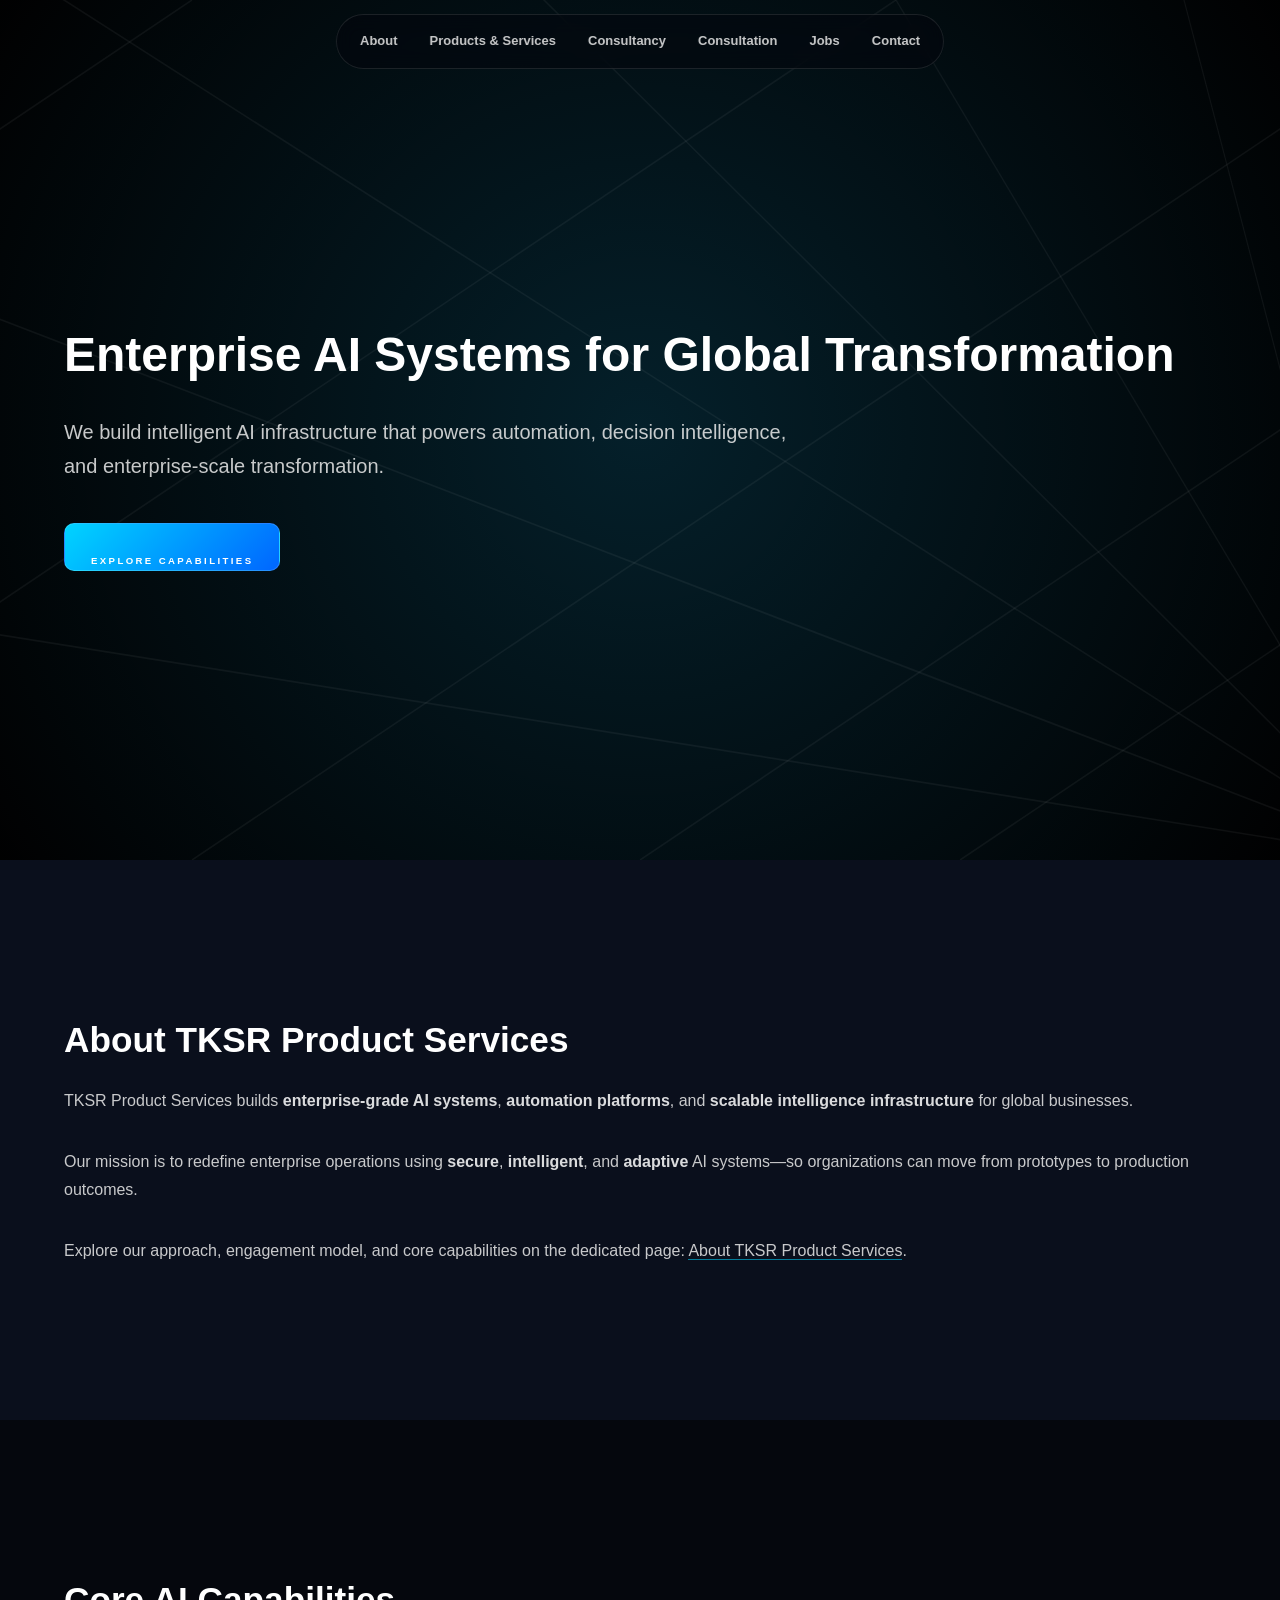
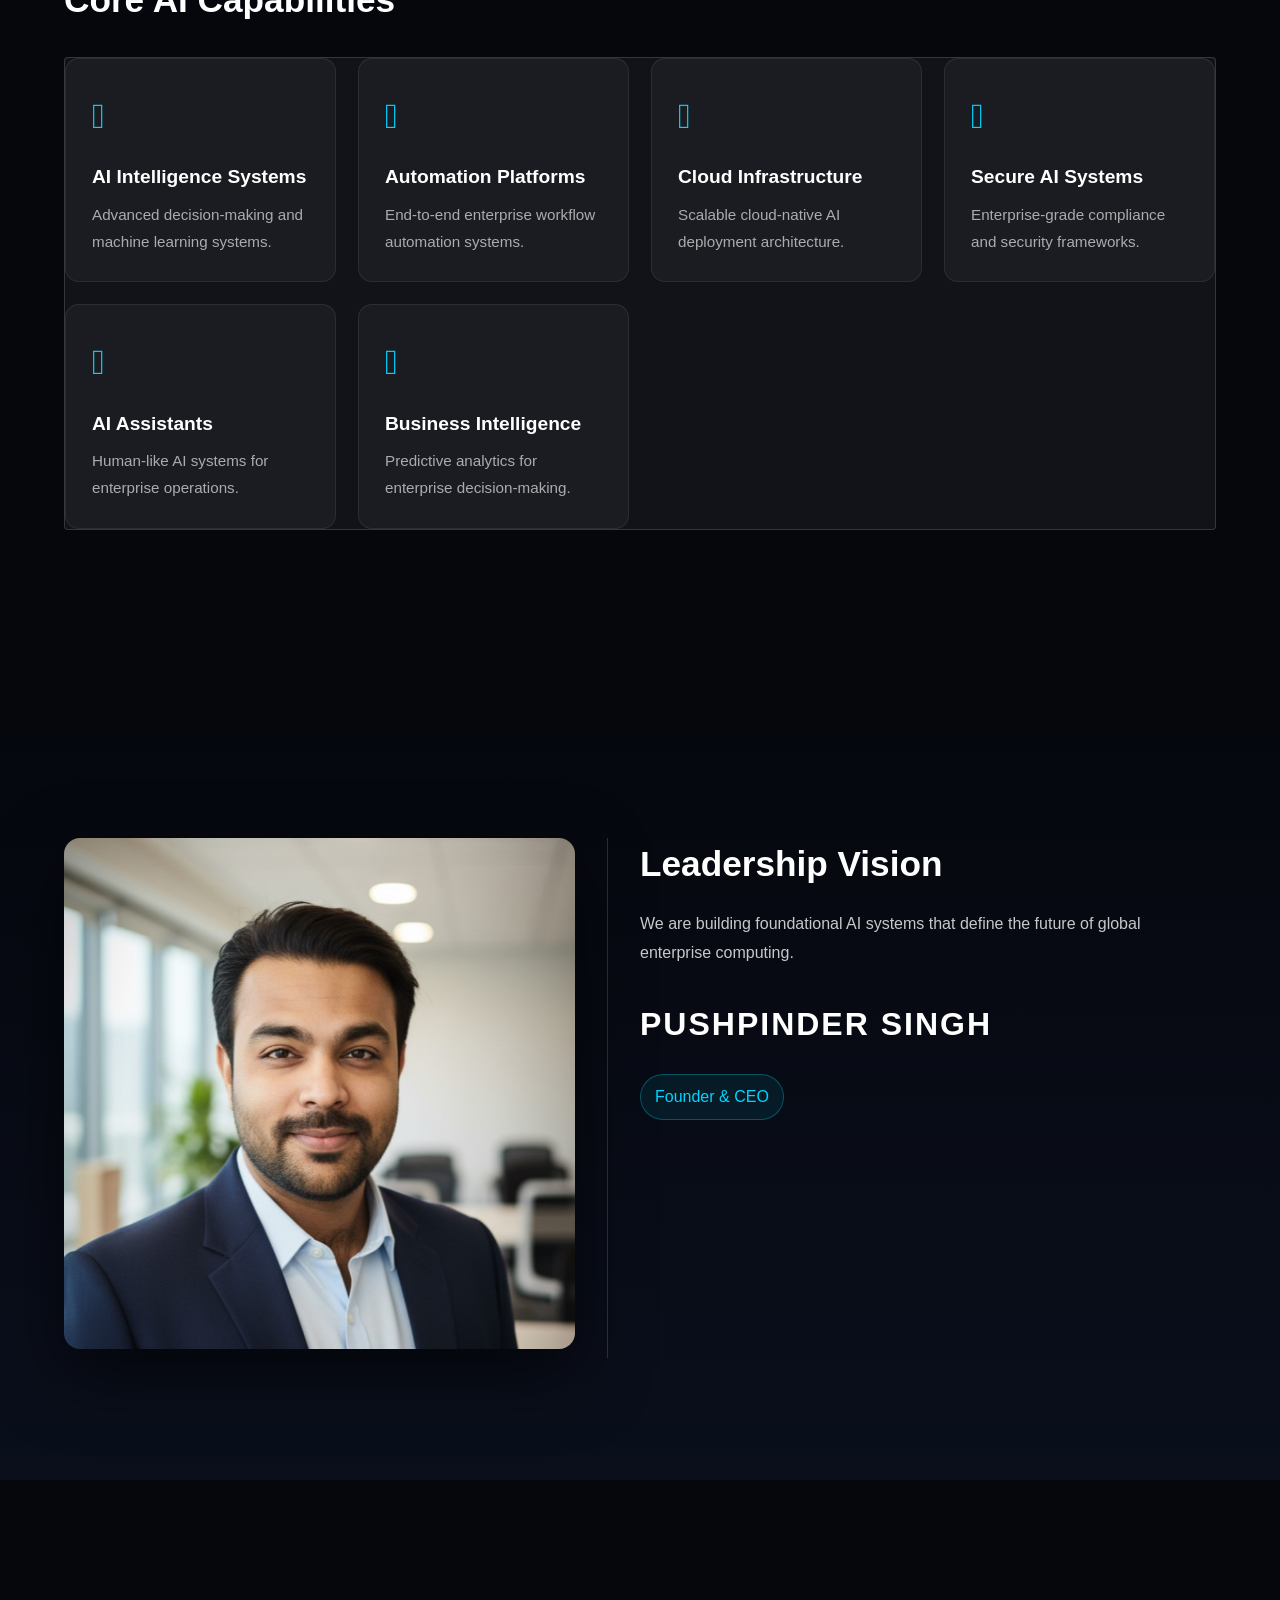
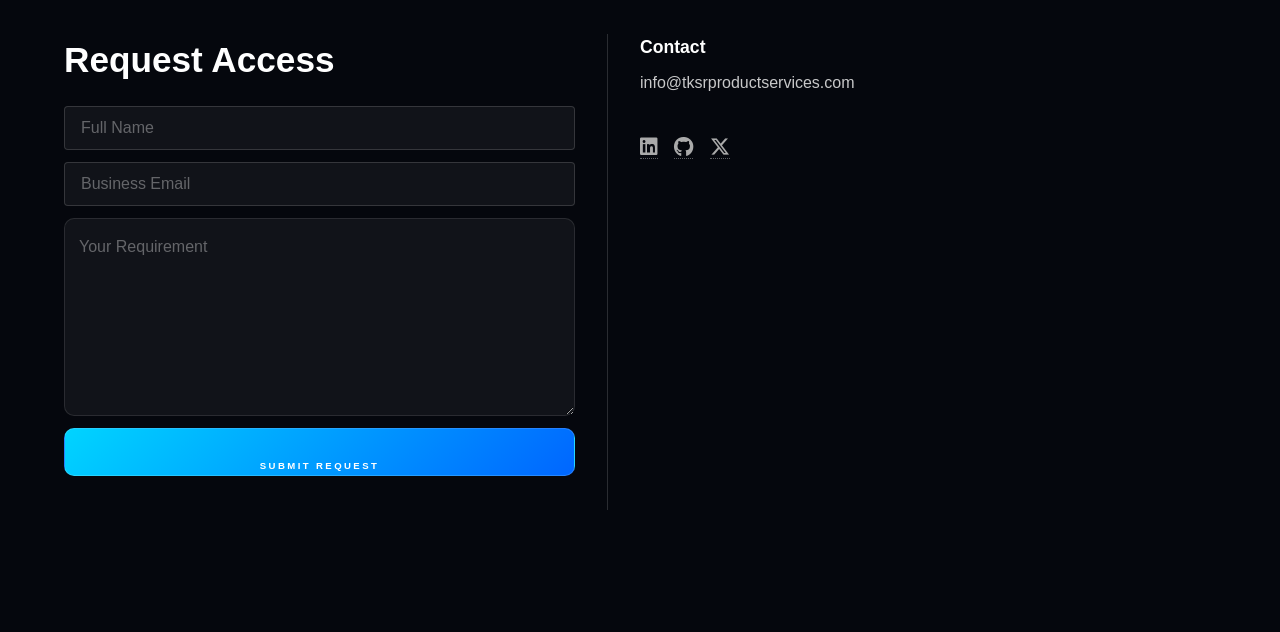
==== commit 8c7e4a14: "updated modular components" ====
--- a/index.html
+++ b/index.html
@@ -210,6 +210,46 @@
 
 <body>
 
+<!-- ================= NAV LINKS ================= -->
+<style>
+    .top-nav{
+        position: fixed;
+        top: 14px;
+        left: 50%;
+        transform: translateX(-50%);
+        z-index: 9999;
+        display: flex;
+        gap: 10px;
+        padding: 8px 12px;
+        border-radius: 999px;
+        border: 1px solid rgba(255,255,255,0.10);
+        background: rgba(5,7,13,0.55);
+        backdrop-filter: blur(10px);
+    }
+    .top-nav a{
+        color: #eaeaea;
+        opacity: 0.85;
+        font-weight: 700;
+        text-decoration: none;
+        font-size: 13px;
+        padding: 6px 10px;
+        border-radius: 999px;
+        border: 1px solid transparent;
+    }
+    .top-nav a:hover{ opacity: 1; border-color: rgba(0,212,255,0.35); }
+    @media (max-width: 768px){
+        .top-nav{ width: calc(100% - 24px); overflow-x:auto; justify-content:flex-start; }
+    }
+</style>
+<div class="top-nav" aria-label="Primary navigation">
+    <a href="about-us.html">About</a>
+    <a href="products.html">Products & Services</a>
+    <a href="consultancy.html">Consultancy</a>
+    <a href="consultation.html">Consultation</a>
+    <a href="current-jobs.html">Jobs</a>
+    <a href="contact-us.html">Contact</a>
+</div>
+
 <!-- ================= HERO ================= -->
 <section id="intro" class="wrapper fullscreen fade-up">
 
@@ -238,13 +278,20 @@
         <h2>About TKSR Product Services</h2>
 
         <p>
-            TKSR Product Services builds enterprise-grade AI systems, automation platforms,
-            and scalable intelligence infrastructure for global businesses.
+            TKSR Product Services builds <b>enterprise-grade AI systems</b>, <b>automation platforms</b>, and
+            <b>scalable intelligence infrastructure</b> for global businesses.
         </p>
 
         <p>
-            Our mission is to redefine enterprise operations using secure, intelligent, and adaptive AI systems.
+            Our mission is to redefine enterprise operations using <b>secure</b>, <b>intelligent</b>, and
+            <b>adaptive</b> AI systems—so organizations can move from prototypes to production outcomes.
         </p>
+
+        <p>
+            Explore our approach, engagement model, and core capabilities on the dedicated page:
+            <a href="about-us.html" style="border-bottom: 1px solid rgba(0,212,255,0.65);">About TKSR Product Services</a>.
+        </p>
+
 
     </div>
 </section>
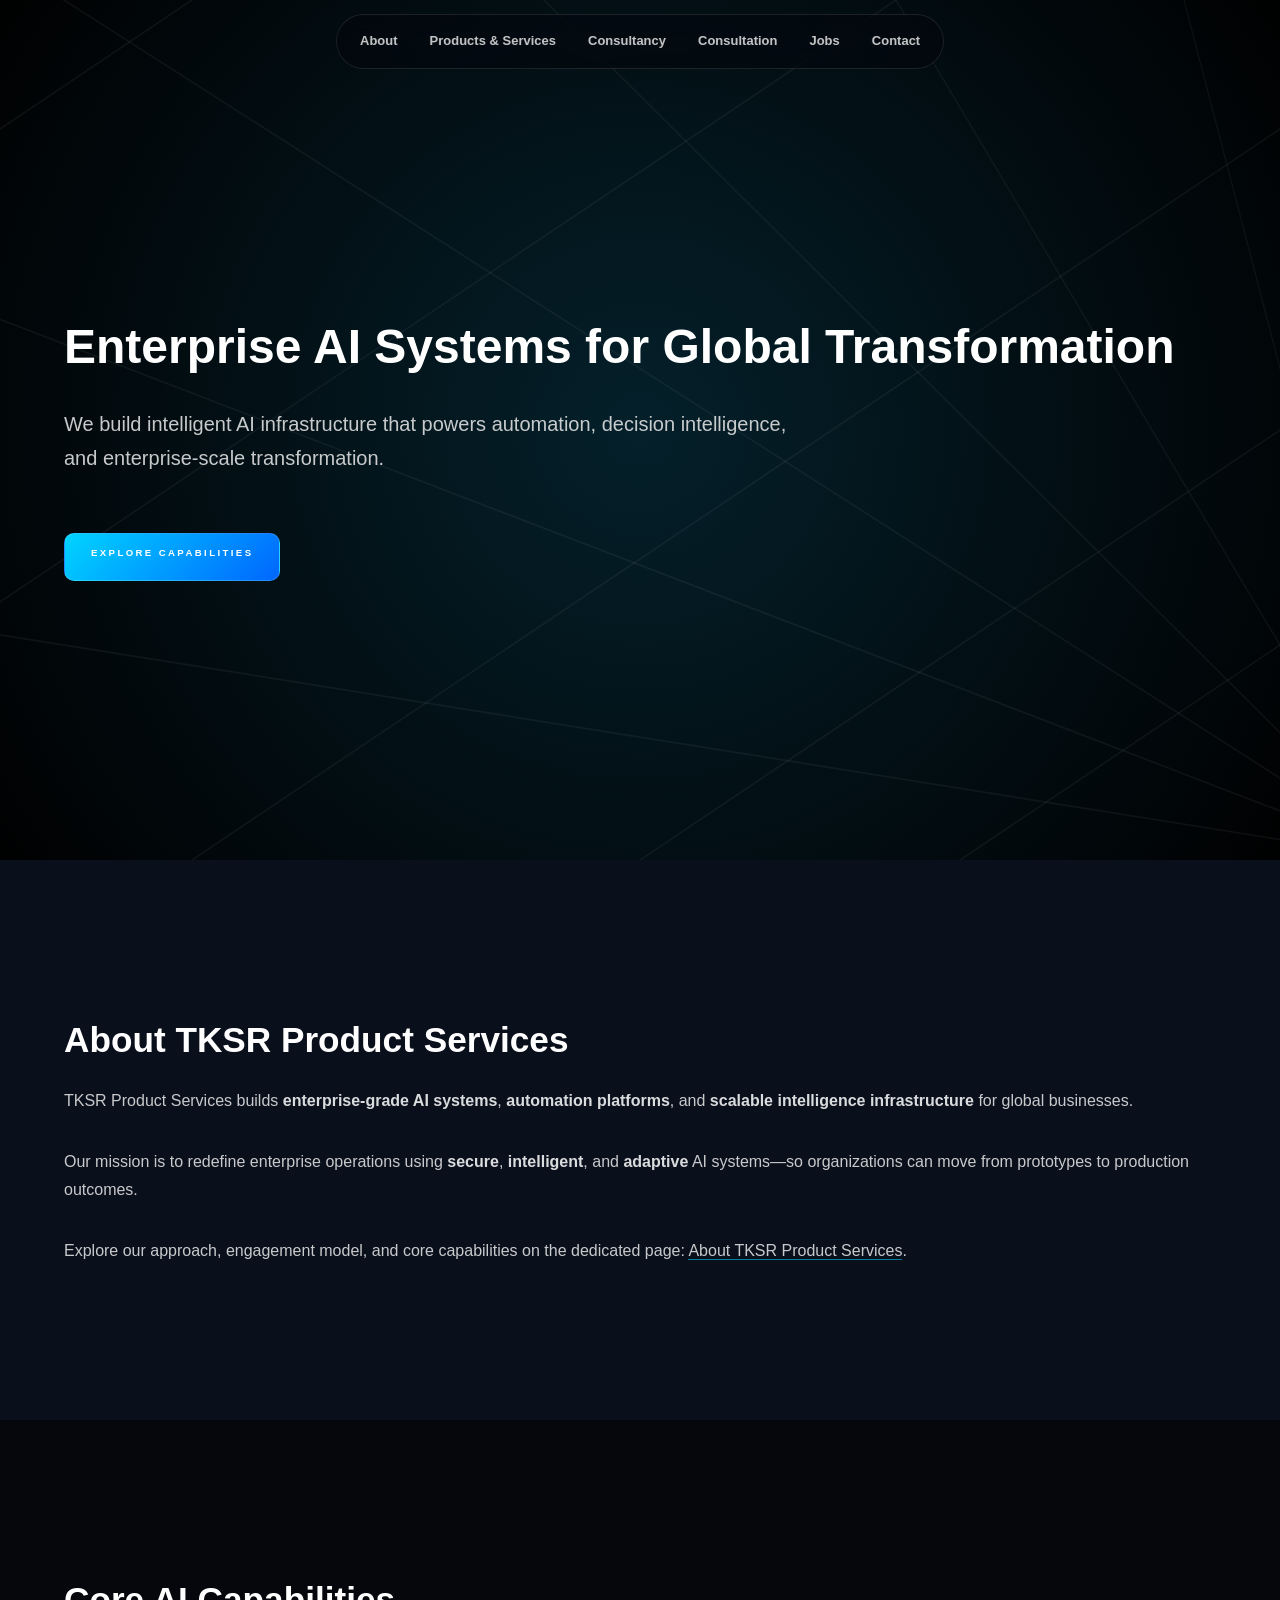
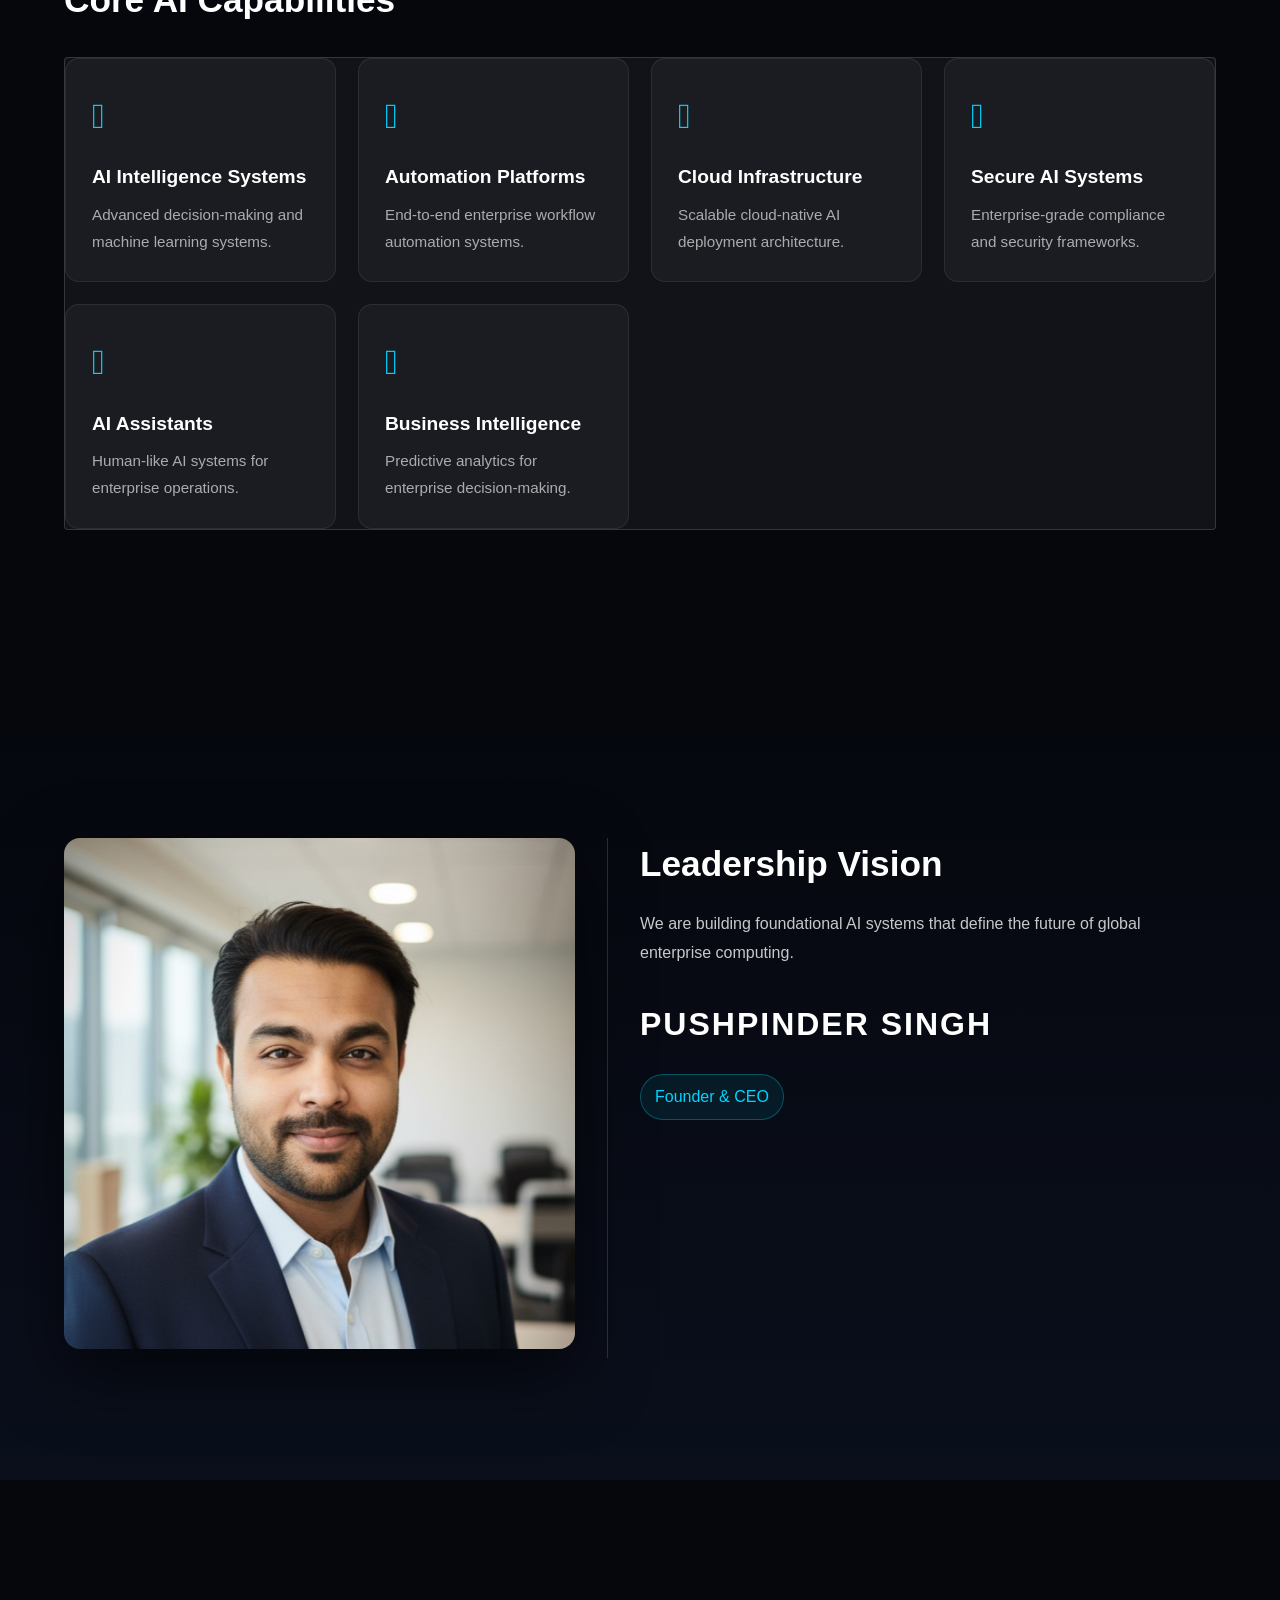
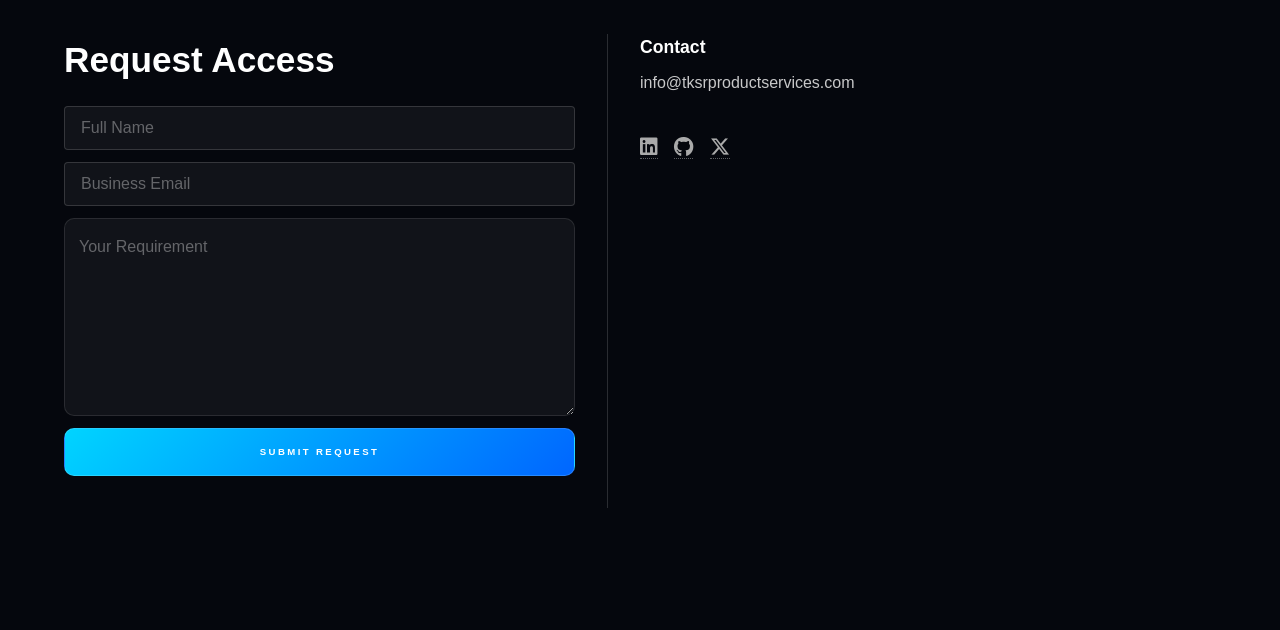
==== commit 12bdb0b3: "fixed allignments" ====
--- a/index.html
+++ b/index.html
@@ -68,6 +68,17 @@
         .button:hover {
             transform: translateY(-3px);
         }
+
+        /* HERO CTA alignment */
+        .hero-cta {
+            display: inline-block;
+            vertical-align: middle;
+            margin-top: 18px;
+            text-align: center;
+            line-height: 1;
+        }
+
+
 
         /* ================= ABOUT ================= */
 
@@ -188,12 +199,19 @@
         form button {
             width: 100%;
             padding: 14px;
+            display: block;
+            margin-top: 6px;
             background: linear-gradient(135deg, #00d4ff, #0066ff);
             border: none;
             font-weight: 700;
             color: #000;
             border-radius: 10px;
-        }
+
+            /* center text vertically/horizontally */
+            line-height: 1;
+            text-align: center;
+        }
+
 
         .icons a {
             color: #aaa;
@@ -267,7 +285,7 @@
             decision intelligence, and enterprise-scale transformation.
         </p>
 
-        <a href="#two" class="button">Explore Capabilities</a>
+        <a href="#two" class="button hero-cta">Explore Capabilities</a>
     </div>
 </section>
 
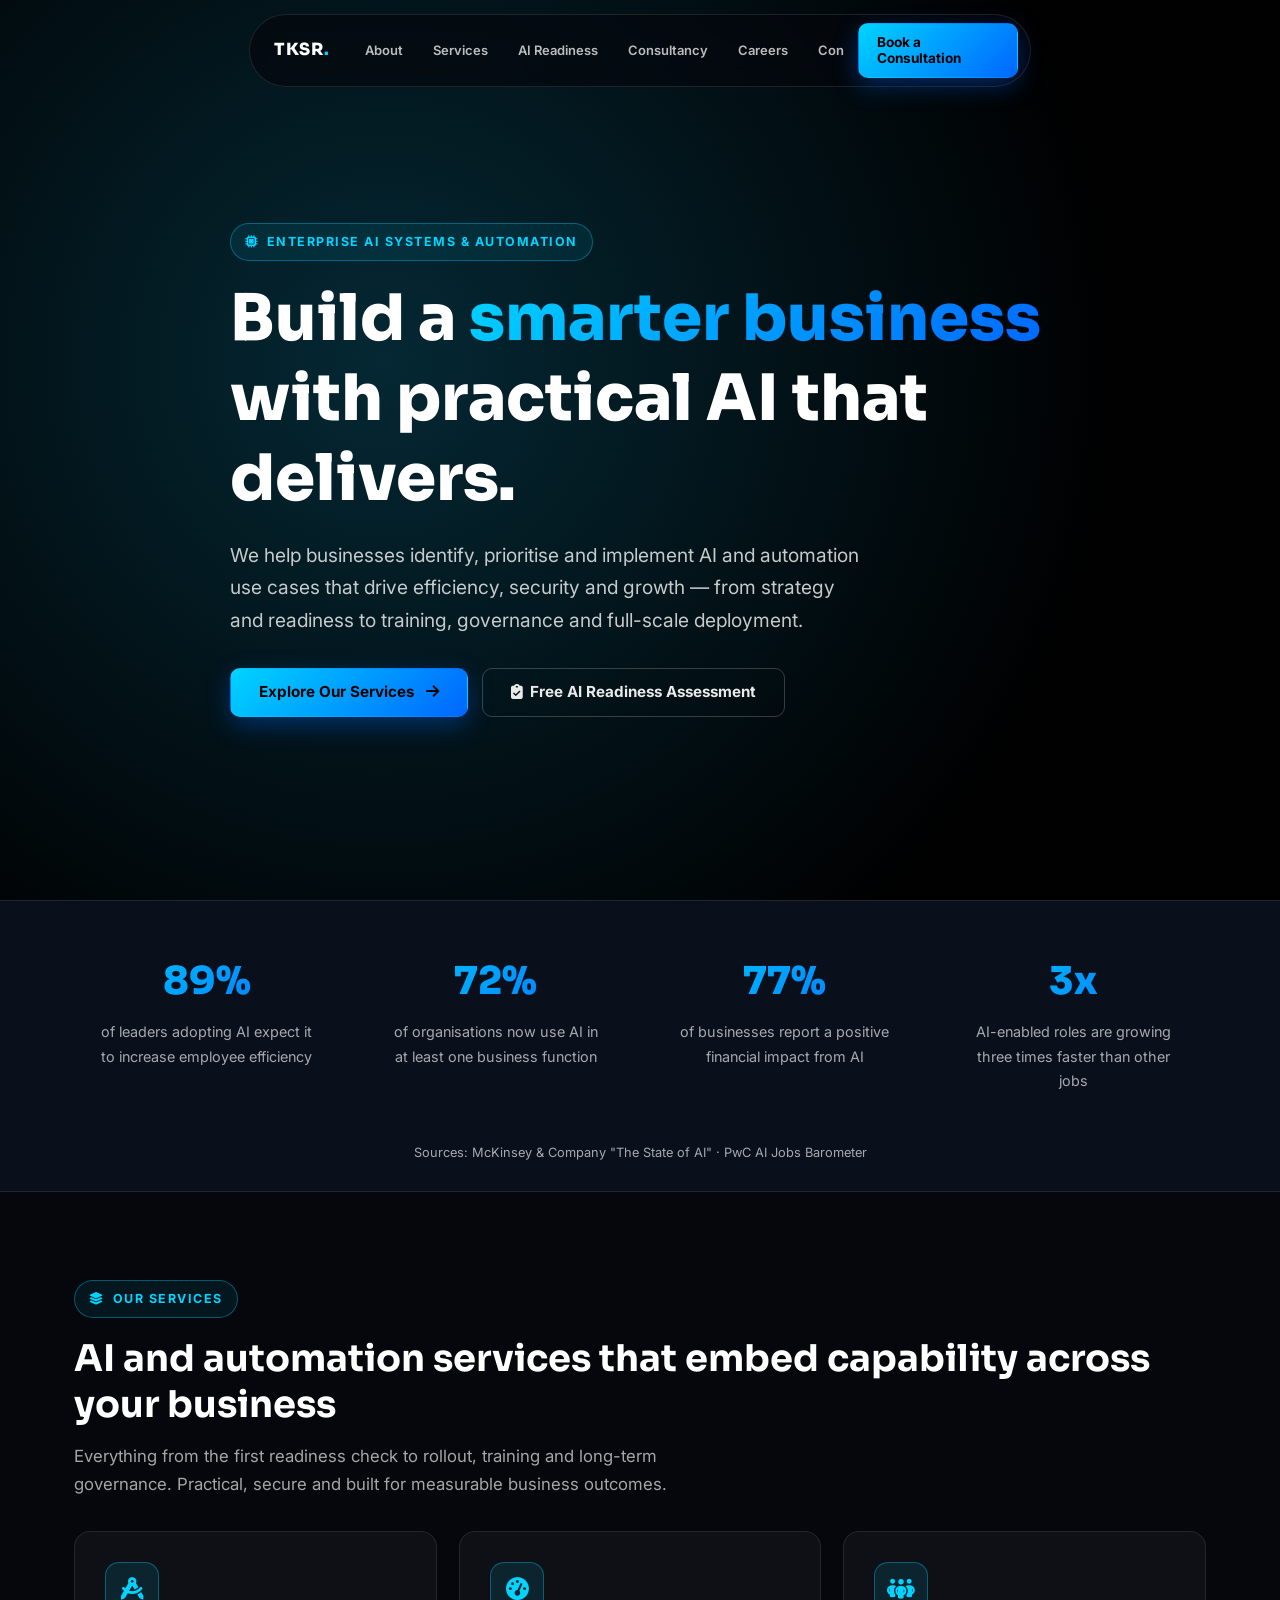
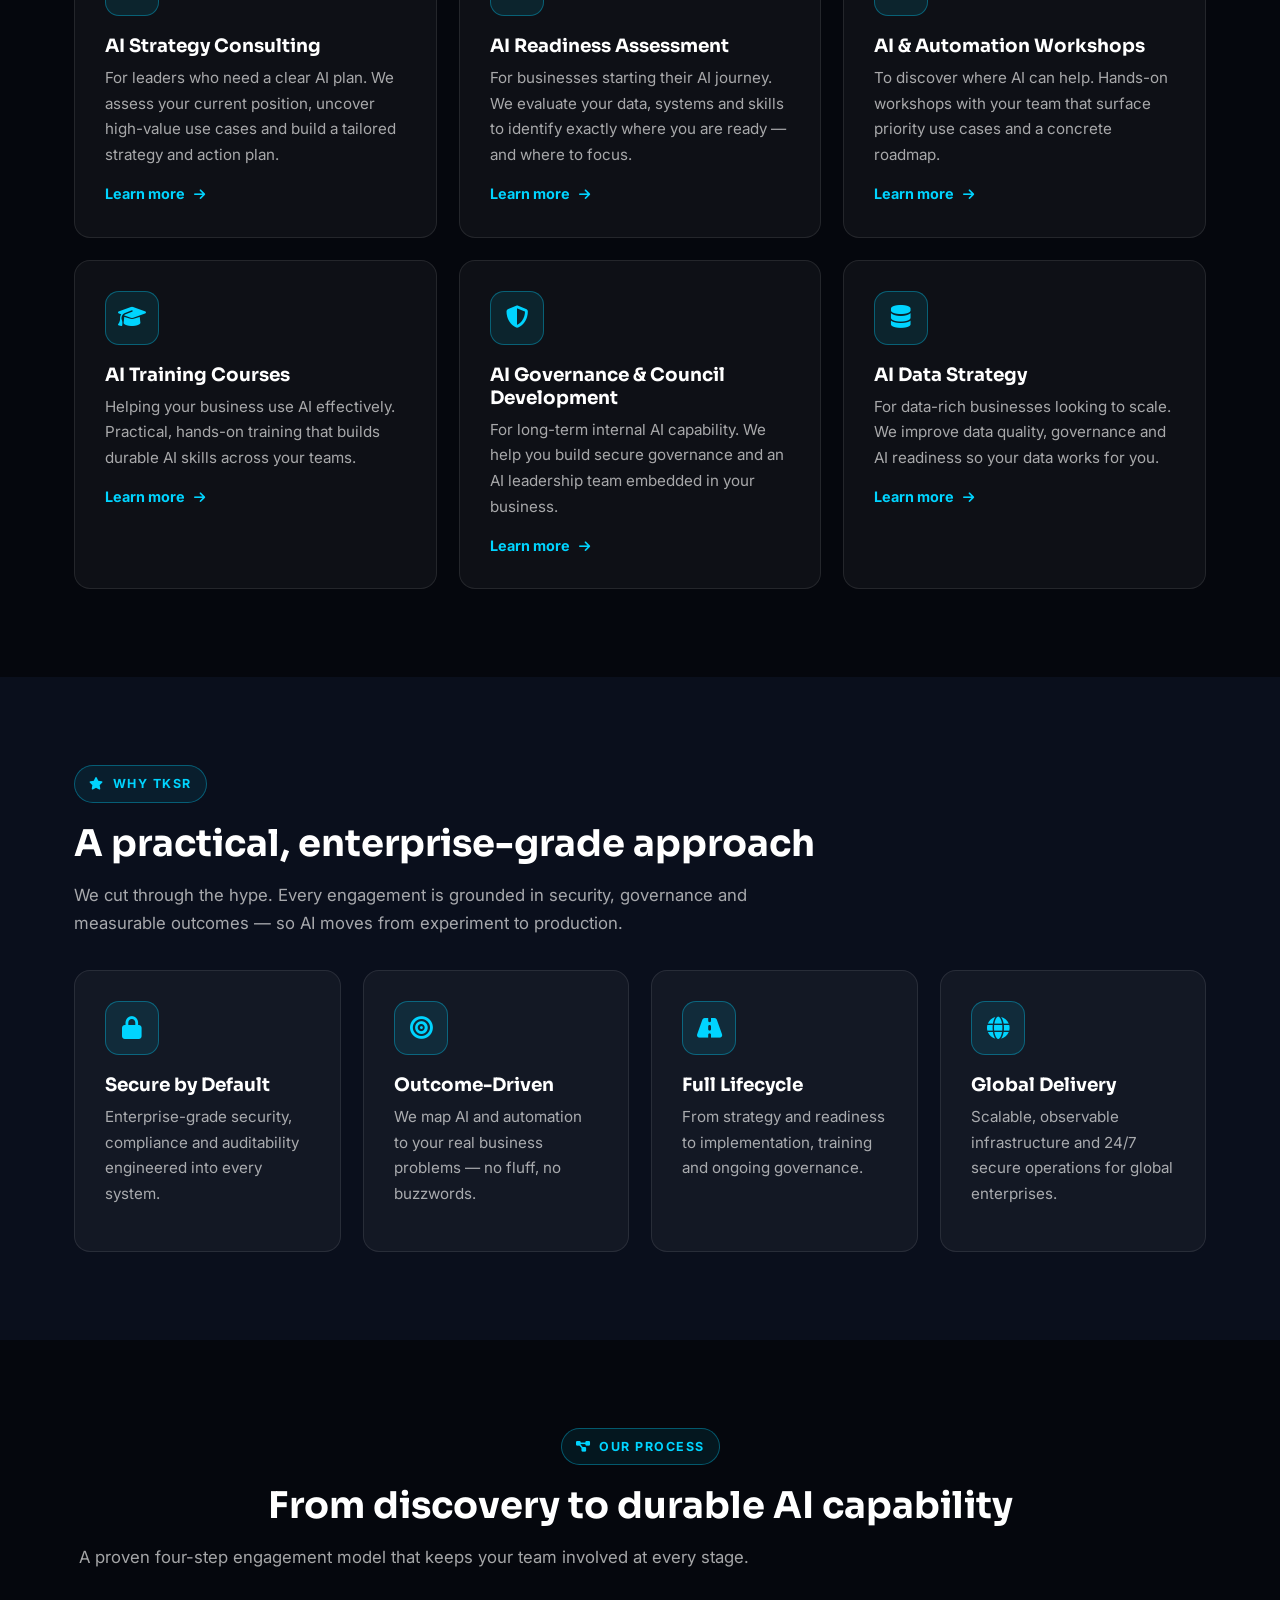
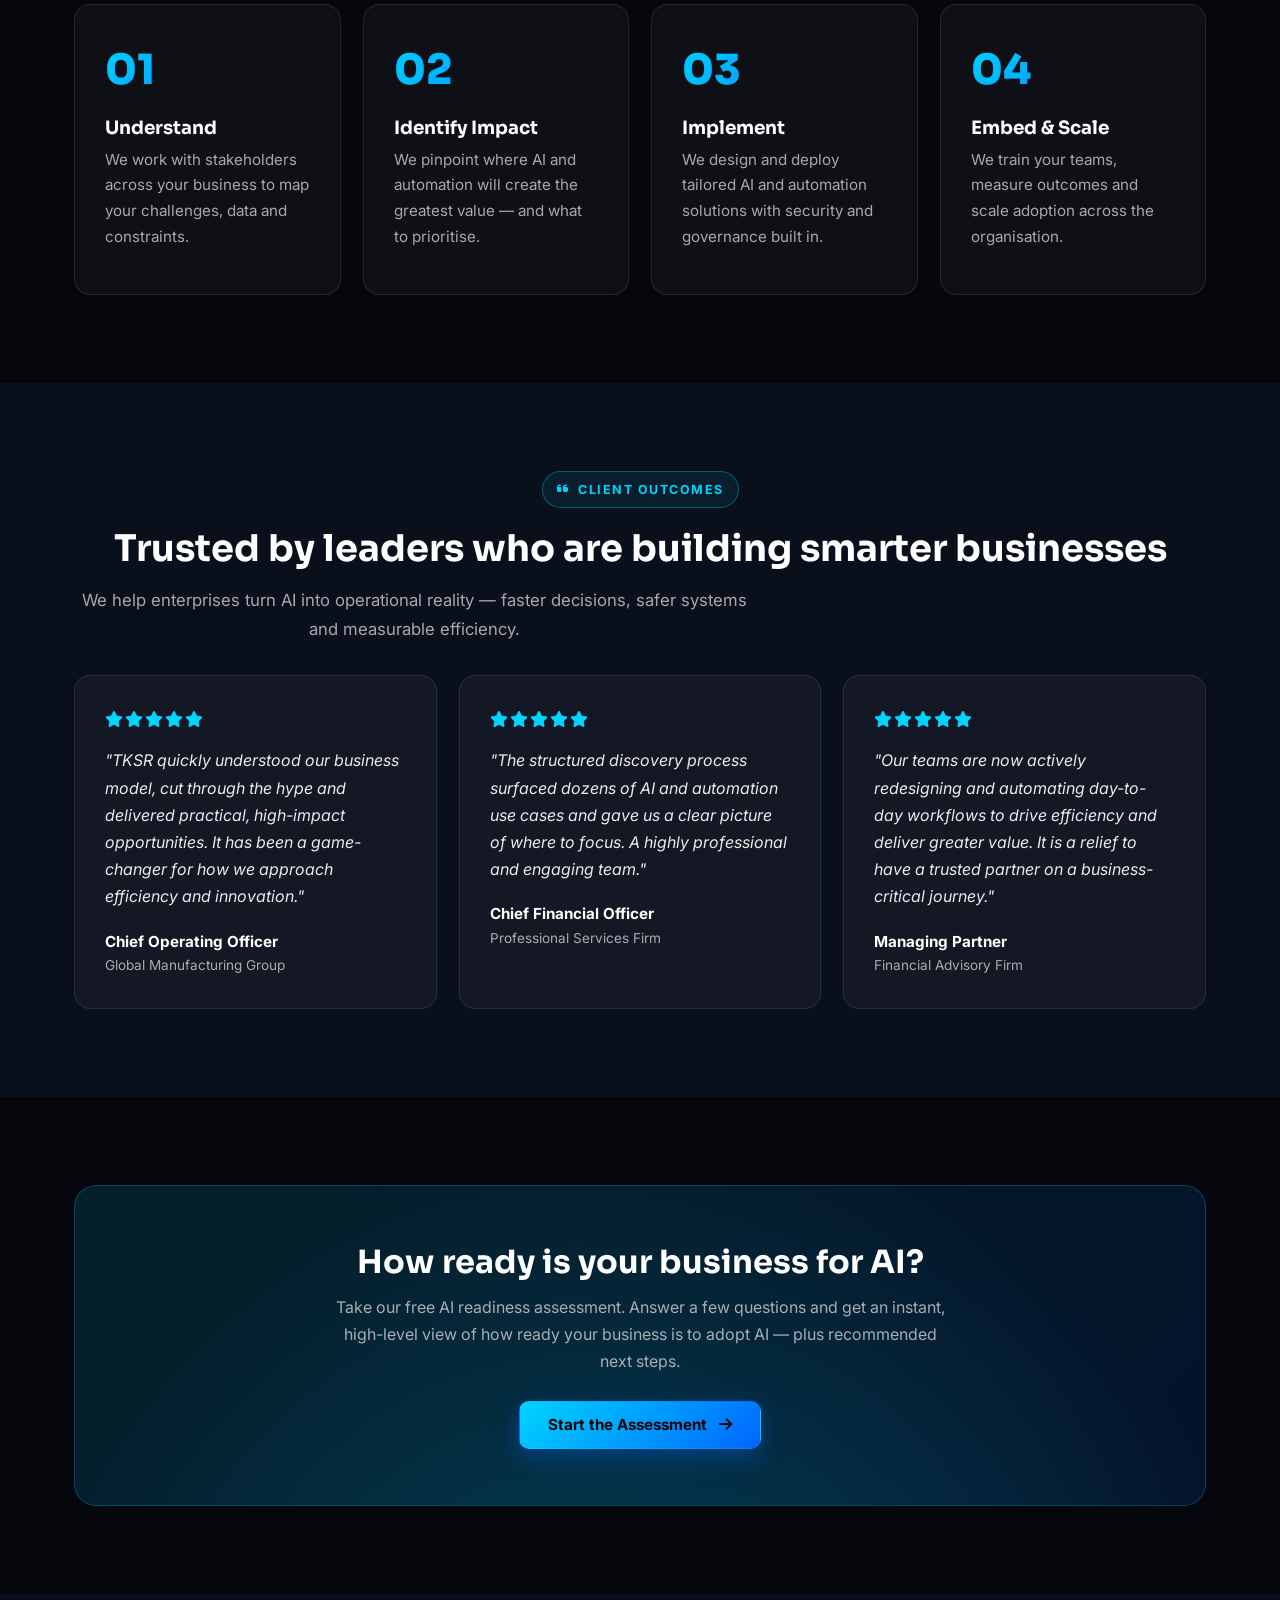
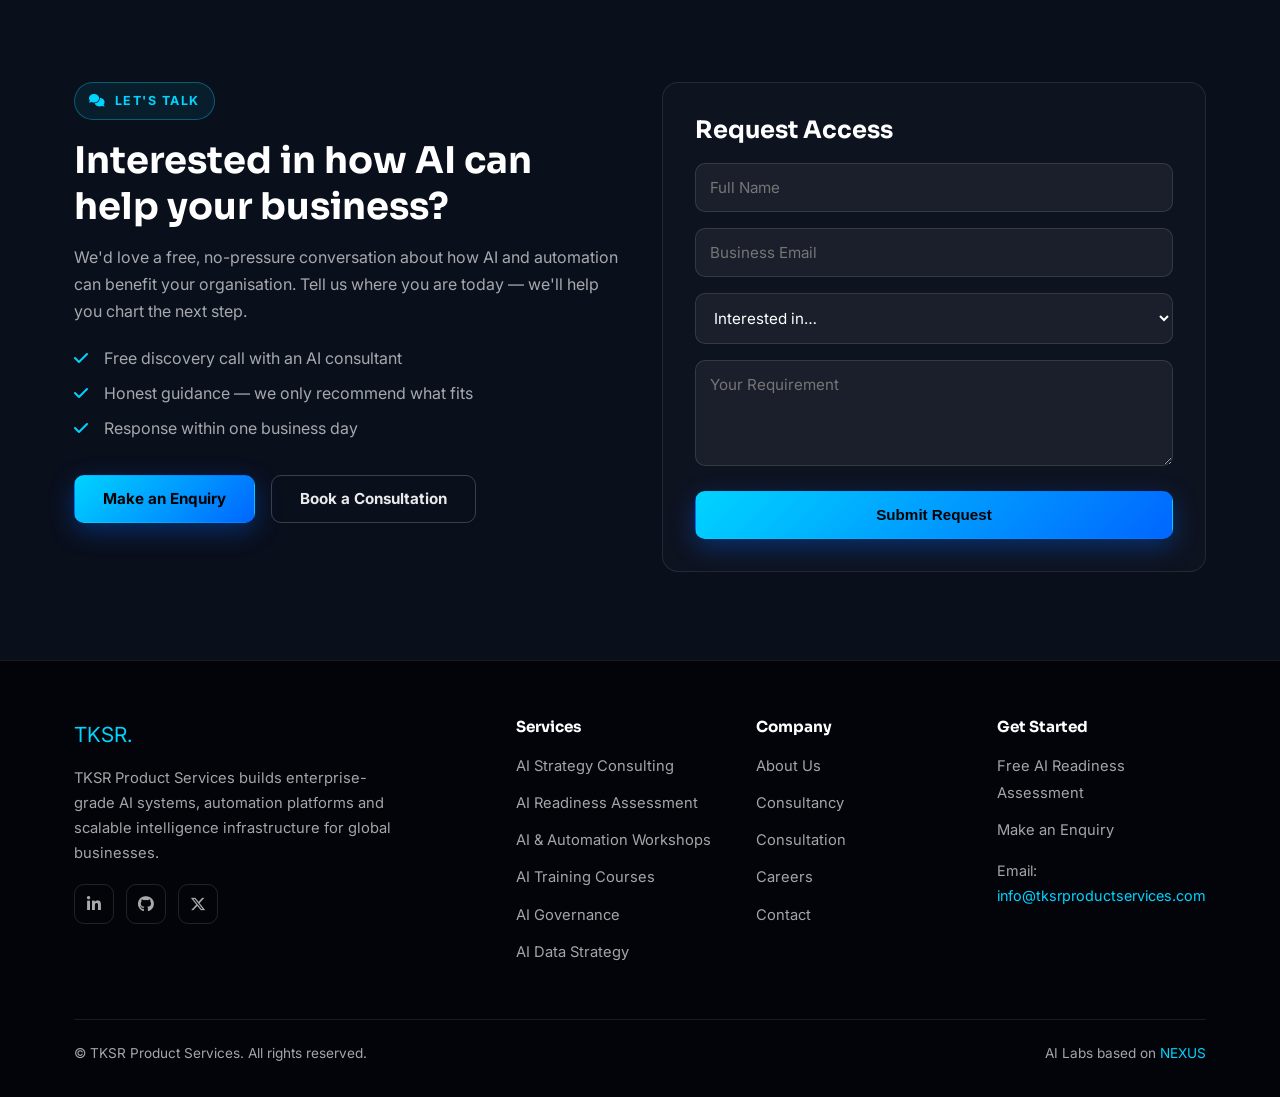
==== commit 27649d3b: "Redesign site with professional AI services and competitor parity - Add shared design system (assets" ====
--- a/index.html
+++ b/index.html
@@ -1,420 +1,355 @@
 <!DOCTYPE HTML>
-<html>
+<html lang="en">
 <head>
-    <title>TKSR | Enterprise AI Systems</title>
     <meta charset="utf-8" />
     <meta name="viewport" content="width=device-width, initial-scale=1" />
-
-    <link rel="stylesheet" href="assets/css/main.css" />
-    <link rel="stylesheet"
-        href="https://cdnjs.cloudflare.com/ajax/libs/font-awesome/6.5.1/css/all.min.css" />
-
-    <style>
-
-        body {
-            background: #05070d;
-            color: #eaeaea;
-            font-family: "Inter", sans-serif;
-        }
-
-        /* ================= HERO ================= */
-
-        #intro {
-            position: relative;
-            overflow: hidden;
-        }
-
-        #hero-video {
-            position: absolute;
-            top: 50%;
-            left: 50%;
-            transform: translate(-50%, -50%);
-            min-width: 100%;
-            min-height: 100%;
-            object-fit: cover;
-            z-index: -2;
-            filter: brightness(0.45);
-        }
-
-        .video-overlay {
-            position: absolute;
-            inset: 0;
-            background: radial-gradient(circle at center, rgba(0,212,255,0.12), rgba(0,0,0,0.92));
-            z-index: -1;
-        }
-
-        #intro h1 {
-            font-size: 3rem;
-            font-weight: 800;
-        }
-
-        #intro p {
-            max-width: 750px;
-            line-height: 1.7;
-            opacity: 0.85;
-        }
-
-        .button {
-            background: linear-gradient(135deg, #00d4ff, #0066ff);
-            color: #000;
-            font-weight: 700;
-            border-radius: 10px;
-            padding: 14px 26px;
-            border: none;
-            display: inline-block;
-            text-decoration: none;
-        }
-
-        .button:hover {
-            transform: translateY(-3px);
-        }
-
-        /* HERO CTA alignment */
-        .hero-cta {
-            display: inline-block;
-            vertical-align: middle;
-            margin-top: 18px;
-            text-align: center;
-            line-height: 1;
-        }
-
-
-
-        /* ================= ABOUT ================= */
-
-        #one {
-            background: #0a0f1c;
-        }
-
-        section.wrapper {
-            padding: 90px 0;
-        }
-
-        h2 {
-            font-size: 2.2rem;
-            margin-bottom: 20px;
-        }
-
-        p {
-            line-height: 1.8;
-            opacity: 0.85;
-        }
-
-        /* ================= SERVICES (FULL RESET FIX) ================= */
-
-        #two .features {
-            display: grid !important;
-            grid-template-columns: repeat(auto-fit, minmax(250px, 1fr)) !important;
-            gap: 22px !important;
-            margin-top: 30px;
-        }
-
-        /* COMPLETE RESET of template CSS conflict */
-        #two .features section {
-            all: unset;
-            display: block;
-            background: rgba(255,255,255,0.04);
-            border: 1px solid rgba(255,255,255,0.08);
-            padding: 26px;
-            border-radius: 14px;
-            color: #fff;
-            position: relative;
-            transition: 0.3s ease;
-        }
-
-        #two .features section:hover {
-            transform: translateY(-6px);
-            border-color: rgba(0,212,255,0.5);
-        }
-
-        /* ICON FIX */
-        #two .features section i {
-            all: unset;
-            display: block;
-            font-size: 2.2rem;
-            color: #00d4ff;
-            margin-bottom: 14px;
-        }
-
-        /* TITLE FIX */
-        #two .features section h3 {
-            all: unset;
-            display: block;
-            font-size: 1.2rem;
-            font-weight: 700;
-            margin-bottom: 8px;
-            color: #fff;
-        }
-
-        /* TEXT FIX */
-        #two .features section p {
-            all: unset;
-            display: block;
-            font-size: 0.95rem;
-            opacity: 0.8;
-            color: #cfcfcf;
-        }
-
-        /* ================= CEO ================= */
-
-        #ceo-message {
-            background: linear-gradient(180deg, #05070d, #0a0f1c);
-        }
-
-        #ceo-message img {
-            width: 100%;
-            border-radius: 16px;
-            box-shadow: 0 25px 70px rgba(0,0,0,0.6);
-        }
-
-        .ceo-name {
-            font-size: 2rem;
-            font-weight: 900;
-            letter-spacing: 2px;
-        }
-
-        .ceo-title {
-            display: inline-block;
-            margin-top: 10px;
-            padding: 8px 14px;
-            border-radius: 50px;
-            background: rgba(0,212,255,0.08);
-            border: 1px solid rgba(0,212,255,0.3);
-            color: #00d4ff;
-        }
-
-        /* ================= CONTACT ================= */
-
-        form input, form textarea {
-            width: 100%;
-            padding: 14px;
-            margin-bottom: 12px;
-            border-radius: 10px;
-            border: 1px solid rgba(255,255,255,0.1);
-            background: rgba(255,255,255,0.05);
-            color: #fff;
-            outline: none;
-        }
-
-        form button {
-            width: 100%;
-            padding: 14px;
-            display: block;
-            margin-top: 6px;
-            background: linear-gradient(135deg, #00d4ff, #0066ff);
-            border: none;
-            font-weight: 700;
-            color: #000;
-            border-radius: 10px;
-
-            /* center text vertically/horizontally */
-            line-height: 1;
-            text-align: center;
-        }
-
-
-        .icons a {
-            color: #aaa;
-            margin-right: 12px;
-            font-size: 20px;
-        }
-
-        .icons a:hover {
-            color: #00d4ff;
-        }
-
-    </style>
+    <title>TKSR Product Services | Enterprise AI Systems & Automation</title>
+    <meta name="description" content="TKSR Product Services builds enterprise-grade AI systems, automation platforms, and scalable intelligence infrastructure for global businesses. AI strategy, readiness, training, governance and data strategy." />
+
+    <link rel="preconnect" href="https://fonts.googleapis.com" />
+    <link rel="preconnect" href="https://fonts.gstatic.com" crossorigin />
+    <link href="https://fonts.googleapis.com/css2?family=Inter:wght@400;500;600;700;800&family=Sora:wght@600;700;800&display=swap" rel="stylesheet" />
+    <link rel="stylesheet" href="https://cdnjs.cloudflare.com/ajax/libs/font-awesome/6.5.1/css/all.min.css" />
+    <link rel="stylesheet" href="assets/css/tksr.css" />
 </head>
-
 <body>
 
-<!-- ================= NAV LINKS ================= -->
-<style>
-    .top-nav{
-        position: fixed;
-        top: 14px;
-        left: 50%;
-        transform: translateX(-50%);
-        z-index: 9999;
-        display: flex;
-        gap: 10px;
-        padding: 8px 12px;
-        border-radius: 999px;
-        border: 1px solid rgba(255,255,255,0.10);
-        background: rgba(5,7,13,0.55);
-        backdrop-filter: blur(10px);
-    }
-    .top-nav a{
-        color: #eaeaea;
-        opacity: 0.85;
-        font-weight: 700;
-        text-decoration: none;
-        font-size: 13px;
-        padding: 6px 10px;
-        border-radius: 999px;
-        border: 1px solid transparent;
-    }
-    .top-nav a:hover{ opacity: 1; border-color: rgba(0,212,255,0.35); }
-    @media (max-width: 768px){
-        .top-nav{ width: calc(100% - 24px); overflow-x:auto; justify-content:flex-start; }
-    }
-</style>
-<div class="top-nav" aria-label="Primary navigation">
-    <a href="about-us.html">About</a>
-    <a href="products.html">Products & Services</a>
-    <a href="consultancy.html">Consultancy</a>
-    <a href="consultation.html">Consultation</a>
-    <a href="current-jobs.html">Jobs</a>
-    <a href="contact-us.html">Contact</a>
-</div>
+<!-- ================= NAV ================= -->
+<nav class="nav" aria-label="Primary navigation">
+    <a href="index.html" class="logo">TKSR<span>.</span></a>
+    <div class="nav-links">
+        <a href="about-us.html">About</a>
+        <a href="services.html">Services</a>
+        <a href="ai-readiness-quiz.html">AI Readiness</a>
+        <a href="consultancy.html">Consultancy</a>
+        <a href="current-jobs.html">Careers</a>
+        <a href="contact-us.html">Contact</a>
+    </div>
+    <a href="consultation.html" class="btn btn-primary btn-sm nav-cta">Book a Consultation</a>
+</nav>
 
 <!-- ================= HERO ================= -->
-<section id="intro" class="wrapper fullscreen fade-up">
-
-    <video autoplay muted loop playsinline id="hero-video">
-        <source src="videos/hero-video.mp4" type="video/mp4">
+<header class="hero">
+    <video autoplay muted loop playsinline>
+        <source src="videos/hero-video.mp4" type="video/mp4" />
     </video>
-
-    <div class="video-overlay"></div>
-
-    <div class="inner">
-        <h1>Enterprise AI Systems for Global Transformation</h1>
-
-        <p>
-            We build intelligent AI infrastructure that powers automation,
-            decision intelligence, and enterprise-scale transformation.
+    <div class="hero-overlay"></div>
+
+    <div class="container">
+        <span class="eyebrow"><i class="fa-solid fa-microchip"></i> Enterprise AI Systems &amp; Automation</span>
+        <h1>Build a <span class="grad">smarter business</span> with practical AI that delivers.</h1>
+        <p class="lead">
+            We help businesses identify, prioritise and implement AI and automation
+            use cases that drive efficiency, security and growth — from strategy
+            and readiness to training, governance and full-scale deployment.
         </p>
-
-        <a href="#two" class="button hero-cta">Explore Capabilities</a>
-    </div>
-</section>
-
-<!-- ================= ABOUT ================= -->
-<section id="one" class="wrapper">
-    <div class="inner">
-
-        <h2>About TKSR Product Services</h2>
-
-        <p>
-            TKSR Product Services builds <b>enterprise-grade AI systems</b>, <b>automation platforms</b>, and
-            <b>scalable intelligence infrastructure</b> for global businesses.
+        <div class="hero-actions">
+            <a href="services.html" class="btn btn-primary">Explore Our Services <i class="fa-solid fa-arrow-right" style="margin-left:8px;"></i></a>
+            <a href="ai-readiness-quiz.html" class="btn btn-ghost"><i class="fa-solid fa-clipboard-check" style="margin-right:8px;"></i>Free AI Readiness Assessment</a>
+        </div>
+    </div>
+</header>
+
+<!-- ================= STATS ================= -->
+<section class="stats">
+    <div class="container">
+        <div class="stats-grid">
+            <div class="stat">
+                <div class="num">89%</div>
+                <div class="lbl">of leaders adopting AI expect it to increase employee efficiency</div>
+            </div>
+            <div class="stat">
+                <div class="num">72%</div>
+                <div class="lbl">of organisations now use AI in at least one business function</div>
+            </div>
+            <div class="stat">
+                <div class="num">77%</div>
+                <div class="lbl">of businesses report a positive financial impact from AI</div>
+            </div>
+            <div class="stat">
+                <div class="num">3x</div>
+                <div class="lbl">AI-enabled roles are growing three times faster than other jobs</div>
+            </div>
+        </div>
+        <p class="center" style="margin:0 0 28px; font-size:0.8rem;">
+            Sources: McKinsey &amp; Company "The State of AI" · PwC AI Jobs Barometer
         </p>
-
-        <p>
-            Our mission is to redefine enterprise operations using <b>secure</b>, <b>intelligent</b>, and
-            <b>adaptive</b> AI systems—so organizations can move from prototypes to production outcomes.
+    </div>
+</section>
+
+<!-- ================= SERVICES ================= -->
+<section class="section" id="services">
+    <div class="container">
+        <span class="eyebrow"><i class="fa-solid fa-layer-group"></i> Our Services</span>
+        <h2 class="section-title">AI and automation services that embed capability across your business</h2>
+        <p class="section-sub">
+            Everything from the first readiness check to rollout, training and long-term governance.
+            Practical, secure and built for measurable business outcomes.
         </p>
 
-        <p>
-            Explore our approach, engagement model, and core capabilities on the dedicated page:
-            <a href="about-us.html" style="border-bottom: 1px solid rgba(0,212,255,0.65);">About TKSR Product Services</a>.
+        <div class="grid grid-3 mt-3">
+            <article class="card service-card">
+                <div class="icon"><i class="fa-solid fa-compass-drafting"></i></div>
+                <h3>AI Strategy Consulting</h3>
+                <p>For leaders who need a clear AI plan. We assess your current position, uncover high-value use cases and build a tailored strategy and action plan.</p>
+                <a href="services.html#strategy" class="link">Learn more <i class="fa-solid fa-arrow-right"></i></a>
+            </article>
+
+            <article class="card service-card">
+                <div class="icon"><i class="fa-solid fa-gauge-high"></i></div>
+                <h3>AI Readiness Assessment</h3>
+                <p>For businesses starting their AI journey. We evaluate your data, systems and skills to identify exactly where you are ready — and where to focus.</p>
+                <a href="services.html#readiness" class="link">Learn more <i class="fa-solid fa-arrow-right"></i></a>
+            </article>
+
+            <article class="card service-card">
+                <div class="icon"><i class="fa-solid fa-people-group"></i></div>
+                <h3>AI &amp; Automation Workshops</h3>
+                <p>To discover where AI can help. Hands-on workshops with your team that surface priority use cases and a concrete roadmap.</p>
+                <a href="services.html#workshops" class="link">Learn more <i class="fa-solid fa-arrow-right"></i></a>
+            </article>
+
+            <article class="card service-card">
+                <div class="icon"><i class="fa-solid fa-graduation-cap"></i></div>
+                <h3>AI Training Courses</h3>
+                <p>Helping your business use AI effectively. Practical, hands-on training that builds durable AI skills across your teams.</p>
+                <a href="services.html#training" class="link">Learn more <i class="fa-solid fa-arrow-right"></i></a>
+            </article>
+
+            <article class="card service-card">
+                <div class="icon"><i class="fa-solid fa-shield-halved"></i></div>
+                <h3>AI Governance &amp; Council Development</h3>
+                <p>For long-term internal AI capability. We help you build secure governance and an AI leadership team embedded in your business.</p>
+                <a href="services.html#governance" class="link">Learn more <i class="fa-solid fa-arrow-right"></i></a>
+            </article>
+
+            <article class="card service-card">
+                <div class="icon"><i class="fa-solid fa-database"></i></div>
+                <h3>AI Data Strategy</h3>
+                <p>For data-rich businesses looking to scale. We improve data quality, governance and AI readiness so your data works for you.</p>
+                <a href="services.html#data" class="link">Learn more <i class="fa-solid fa-arrow-right"></i></a>
+            </article>
+        </div>
+    </div>
+</section>
+
+<!-- ================= WHY US ================= -->
+<section class="section section-soft" id="why-us">
+    <div class="container">
+        <span class="eyebrow"><i class="fa-solid fa-star"></i> Why TKSR</span>
+        <h2 class="section-title">A practical, enterprise-grade approach</h2>
+        <p class="section-sub">
+            We cut through the hype. Every engagement is grounded in security, governance
+            and measurable outcomes — so AI moves from experiment to production.
         </p>
 
-
-    </div>
-</section>
-
-<!-- ================= SERVICES ================= -->
-<section id="two" class="wrapper">
-    <div class="inner">
-
-        <h2>Core AI Capabilities</h2>
-
-        <div class="features">
-
-            <section>
-                <i class="fa-solid fa-brain"></i>
-                <h3>AI Intelligence Systems</h3>
-                <p>Advanced decision-making and machine learning systems.</p>
-            </section>
-
-            <section>
-                <i class="fa-solid fa-robot"></i>
-                <h3>Automation Platforms</h3>
-                <p>End-to-end enterprise workflow automation systems.</p>
-            </section>
-
-            <section>
-                <i class="fa-solid fa-cloud"></i>
-                <h3>Cloud Infrastructure</h3>
-                <p>Scalable cloud-native AI deployment architecture.</p>
-            </section>
-
-            <section>
-                <i class="fa-solid fa-shield"></i>
-                <h3>Secure AI Systems</h3>
-                <p>Enterprise-grade compliance and security frameworks.</p>
-            </section>
-
-            <section>
-                <i class="fa-solid fa-comments"></i>
-                <h3>AI Assistants</h3>
-                <p>Human-like AI systems for enterprise operations.</p>
-            </section>
-
-            <section>
-                <i class="fa-solid fa-chart-line"></i>
-                <h3>Business Intelligence</h3>
-                <p>Predictive analytics for enterprise decision-making.</p>
-            </section>
-
-        </div>
-
-    </div>
-</section>
-
-<!-- ================= CEO ================= -->
-<section id="ceo-message" class="wrapper">
-    <div class="inner split">
-
-        <section>
-            <img src="images/ceo.jpg" alt="CEO" />
-        </section>
-
-        <section>
-
-            <h2>Leadership Vision</h2>
-
-            <p>
-                We are building foundational AI systems that define the future of global enterprise computing.
-            </p>
-
-            <h3 class="ceo-name">PUSHPINDER SINGH</h3>
-            <span class="ceo-title">Founder & CEO</span>
-
-        </section>
-
-    </div>
-</section>
-
-<!-- ================= CONTACT ================= -->
-<section id="three" class="wrapper">
-    <div class="inner split">
-
-        <section>
-            <h2>Request Access</h2>
-
-            <form action="https://formspree.io/f/mdabrpdj" method="POST">
-                <input type="text" name="name" placeholder="Full Name" required />
-                <input type="email" name="email" placeholder="Business Email" required />
-                <textarea name="message" rows="6" placeholder="Your Requirement"></textarea>
-                <button type="submit">Submit Request</button>
-            </form>
-        </section>
-
-        <section>
-            <h3>Contact</h3>
-            <p>info@tksrproductservices.com</p>
-
-            <div class="icons">
-                <a href="#"><i class="fab fa-linkedin"></i></a>
-                <a href="#"><i class="fab fa-github"></i></a>
-                <a href="#"><i class="fab fa-x-twitter"></i></a>
-            </div>
-        </section>
-
-    </div>
-</section>
+        <div class="grid grid-4 mt-3">
+            <article class="card">
+                <div class="icon"><i class="fa-solid fa-lock"></i></div>
+                <h3>Secure by Default</h3>
+                <p>Enterprise-grade security, compliance and auditability engineered into every system.</p>
+            </article>
+            <article class="card">
+                <div class="icon"><i class="fa-solid fa-bullseye"></i></div>
+                <h3>Outcome-Driven</h3>
+                <p>We map AI and automation to your real business problems — no fluff, no buzzwords.</p>
+            </article>
+            <article class="card">
+                <div class="icon"><i class="fa-solid fa-road"></i></div>
+                <h3>Full Lifecycle</h3>
+                <p>From strategy and readiness to implementation, training and ongoing governance.</p>
+            </article>
+            <article class="card">
+                <div class="icon"><i class="fa-solid fa-globe"></i></div>
+                <h3>Global Delivery</h3>
+                <p>Scalable, observable infrastructure and 24/7 secure operations for global enterprises.</p>
+            </article>
+        </div>
+    </div>
+</section>
+
+<!-- ================= PROCESS ================= -->
+<section class="section" id="process">
+    <div class="container">
+        <div class="center">
+            <span class="eyebrow"><i class="fa-solid fa-diagram-project"></i> Our Process</span>
+            <h2 class="section-title">From discovery to durable AI capability</h2>
+            <p class="section-sub">A proven four-step engagement model that keeps your team involved at every stage.</p>
+        </div>
+
+        <div class="grid grid-4 mt-3">
+            <article class="card">
+                <span class="step-num">01</span>
+                <h3>Understand</h3>
+                <p>We work with stakeholders across your business to map your challenges, data and constraints.</p>
+            </article>
+            <article class="card">
+                <span class="step-num">02</span>
+                <h3>Identify Impact</h3>
+                <p>We pinpoint where AI and automation will create the greatest value — and what to prioritise.</p>
+            </article>
+            <article class="card">
+                <span class="step-num">03</span>
+                <h3>Implement</h3>
+                <p>We design and deploy tailored AI and automation solutions with security and governance built in.</p>
+            </article>
+            <article class="card">
+                <span class="step-num">04</span>
+                <h3>Embed &amp; Scale</h3>
+                <p>We train your teams, measure outcomes and scale adoption across the organisation.</p>
+            </article>
+        </div>
+    </div>
+</section>
+
+<!-- ================= TESTIMONIALS ================= -->
+<section class="section section-soft" id="testimonials">
+    <div class="container">
+        <div class="center">
+            <span class="eyebrow"><i class="fa-solid fa-quote-left"></i> Client Outcomes</span>
+            <h2 class="section-title">Trusted by leaders who are building smarter businesses</h2>
+            <p class="section-sub">We help enterprises turn AI into operational reality — faster decisions, safer systems and measurable efficiency.</p>
+        </div>
+
+        <div class="grid grid-3 mt-3">
+            <article class="quote-card">
+                <div class="stars"><i class="fa-solid fa-star"></i><i class="fa-solid fa-star"></i><i class="fa-solid fa-star"></i><i class="fa-solid fa-star"></i><i class="fa-solid fa-star"></i></div>
+                <p class="quote">"TKSR quickly understood our business model, cut through the hype and delivered practical, high-impact opportunities. It has been a game-changer for how we approach efficiency and innovation."</p>
+                <div class="author">Chief Operating Officer</div>
+                <div class="role">Global Manufacturing Group</div>
+            </article>
+            <article class="quote-card">
+                <div class="stars"><i class="fa-solid fa-star"></i><i class="fa-solid fa-star"></i><i class="fa-solid fa-star"></i><i class="fa-solid fa-star"></i><i class="fa-solid fa-star"></i></div>
+                <p class="quote">"The structured discovery process surfaced dozens of AI and automation use cases and gave us a clear picture of where to focus. A highly professional and engaging team."</p>
+                <div class="author">Chief Financial Officer</div>
+                <div class="role">Professional Services Firm</div>
+            </article>
+            <article class="quote-card">
+                <div class="stars"><i class="fa-solid fa-star"></i><i class="fa-solid fa-star"></i><i class="fa-solid fa-star"></i><i class="fa-solid fa-star"></i><i class="fa-solid fa-star"></i></div>
+                <p class="quote">"Our teams are now actively redesigning and automating day-to-day workflows to drive efficiency and deliver greater value. It is a relief to have a trusted partner on a business-critical journey."</p>
+                <div class="author">Managing Partner</div>
+                <div class="role">Financial Advisory Firm</div>
+            </article>
+        </div>
+    </div>
+</section>
+
+<!-- ================= READINESS QUIZ CTA ================= -->
+<section class="section">
+    <div class="container">
+        <div class="cta-band">
+            <h2>How ready is your business for AI?</h2>
+            <p>Take our free AI readiness assessment. Answer a few questions and get an instant, high-level view of how ready your business is to adopt AI — plus recommended next steps.</p>
+            <a href="ai-readiness-quiz.html" class="btn btn-primary">Start the Assessment <i class="fa-solid fa-arrow-right" style="margin-left:8px;"></i></a>
+        </div>
+    </div>
+</section>
+
+<!-- ================= CONTACT CTA ================= -->
+<section class="section section-soft" id="contact">
+    <div class="container">
+        <div class="split">
+            <div>
+                <span class="eyebrow"><i class="fa-solid fa-comments"></i> Let's Talk</span>
+                <h2 class="section-title">Interested in how AI can help your business?</h2>
+                <p>
+                    We'd love a free, no-pressure conversation about how AI and automation
+                    can benefit your organisation. Tell us where you are today — we'll help
+                    you chart the next step.
+                </p>
+                <ul class="check-list mt-2">
+                    <li>Free discovery call with an AI consultant</li>
+                    <li>Honest guidance — we only recommend what fits</li>
+                    <li>Response within one business day</li>
+                </ul>
+                <div class="mt-3">
+                    <a href="contact-us.html" class="btn btn-primary">Make an Enquiry</a>
+                    <a href="consultation.html" class="btn btn-ghost" style="margin-left:12px;">Book a Consultation</a>
+                </div>
+            </div>
+            <div class="form-card">
+                <h2>Request Access</h2>
+                <form action="https://formspree.io/f/mdabrpdj" method="POST">
+                    <div class="form-group">
+                        <input type="text" name="name" placeholder="Full Name" required />
+                    </div>
+                    <div class="form-group">
+                        <input type="email" name="email" placeholder="Business Email" required />
+                    </div>
+                    <div class="form-group">
+                        <select name="service">
+                            <option value="" selected disabled>Interested in…</option>
+                            <option>AI Strategy Consulting</option>
+                            <option>AI Readiness Assessment</option>
+                            <option>AI &amp; Automation Workshops</option>
+                            <option>AI Training Courses</option>
+                            <option>AI Governance &amp; Council Development</option>
+                            <option>AI Data Strategy</option>
+                            <option>General Enquiry</option>
+                        </select>
+                    </div>
+                    <div class="form-group">
+                        <textarea name="message" rows="4" placeholder="Your Requirement"></textarea>
+                    </div>
+                    <button type="submit" class="btn btn-primary btn-block">Submit Request</button>
+                </form>
+            </div>
+        </div>
+    </div>
+</section>
+
+<!-- ================= FOOTER ================= -->
+<footer class="footer">
+    <div class="container">
+        <div class="footer-grid">
+            <div class="brand">
+                <a href="index.html" class="logo" style="font-size:1.3rem;">TKSR<span style="color:var(--accent);">.</span></a>
+                <p style="margin-top:14px;">
+                    TKSR Product Services builds enterprise-grade AI systems, automation
+                    platforms and scalable intelligence infrastructure for global businesses.
+                </p>
+                <div class="social">
+                    <a href="#" aria-label="LinkedIn"><i class="fab fa-linkedin-in"></i></a>
+                    <a href="#" aria-label="GitHub"><i class="fab fa-github"></i></a>
+                    <a href="#" aria-label="X"><i class="fab fa-x-twitter"></i></a>
+                </div>
+            </div>
+            <div>
+                <h4>Services</h4>
+                <ul>
+                    <li><a href="services.html#strategy">AI Strategy Consulting</a></li>
+                    <li><a href="services.html#readiness">AI Readiness Assessment</a></li>
+                    <li><a href="services.html#workshops">AI &amp; Automation Workshops</a></li>
+                    <li><a href="services.html#training">AI Training Courses</a></li>
+                    <li><a href="services.html#governance">AI Governance</a></li>
+                    <li><a href="services.html#data">AI Data Strategy</a></li>
+                </ul>
+            </div>
+            <div>
+                <h4>Company</h4>
+                <ul>
+                    <li><a href="about-us.html">About Us</a></li>
+                    <li><a href="consultancy.html">Consultancy</a></li>
+                    <li><a href="consultation.html">Consultation</a></li>
+                    <li><a href="current-jobs.html">Careers</a></li>
+                    <li><a href="contact-us.html">Contact</a></li>
+                </ul>
+            </div>
+            <div>
+                <h4>Get Started</h4>
+                <ul>
+                    <li><a href="ai-readiness-quiz.html">Free AI Readiness Assessment</a></li>
+                    <li><a href="contact-us.html">Make an Enquiry</a></li>
+                </ul>
+                <p style="font-size:0.9rem; margin-top:16px;">Email: <a href="mailto:info@tksrproductservices.com">info@tksrproductservices.com</a></p>
+            </div>
+        </div>
+        <div class="bottom">
+            <span>&copy; TKSR Product Services. All rights reserved.</span>
+            <span>AI Labs based on <a href="http://tksrglobaltrade.com">NEXUS</a></span>
+        </div>
+    </div>
+</footer>
 
 </body>
-</html>+</html>
--- a/assets/css/tksr.css
+++ b/assets/css/tksr.css
@@ -0,0 +1,389 @@
+/* ============================================================
+   TKSR Product Services - Design System
+   Dark enterprise theme with cyan -> blue accent gradient
+   ============================================================ */
+
+:root {
+    --bg: #05070d;
+    --bg-soft: #0a0f1c;
+    --bg-card: rgba(255, 255, 255, 0.04);
+    --bg-card-hover: rgba(255, 255, 255, 0.07);
+    --border: rgba(255, 255, 255, 0.09);
+    --border-accent: rgba(0, 212, 255, 0.35);
+    --text: #eaeaea;
+    --text-muted: rgba(234, 234, 234, 0.7);
+    --accent: #00d4ff;
+    --accent-2: #0066ff;
+    --gradient: linear-gradient(135deg, #00d4ff, #0066ff);
+    --radius: 16px;
+    --radius-sm: 10px;
+    --shadow: 0 25px 70px rgba(0, 0, 0, 0.45);
+    --font-head: "Sora", "Inter", sans-serif;
+    --font-body: "Inter", system-ui, sans-serif;
+    --maxw: 1180px;
+}
+
+* { box-sizing: border-box; }
+
+html { scroll-behavior: smooth; }
+
+body {
+    margin: 0;
+    background: var(--bg);
+    color: var(--text);
+    font-family: var(--font-body);
+    line-height: 1.7;
+    -webkit-font-smoothing: antialiased;
+}
+
+h1, h2, h3, h4 {
+    font-family: var(--font-head);
+    color: #ffffff;
+    line-height: 1.25;
+    margin: 0 0 14px;
+    font-weight: 700;
+}
+
+p { margin: 0 0 16px; color: var(--text-muted); }
+a { color: var(--accent); text-decoration: none; }
+img { max-width: 100%; }
+ul { margin: 0 0 16px; padding-left: 20px; }
+li { margin-bottom: 8px; color: var(--text-muted); }
+
+.container { max-width: var(--maxw); margin: 0 auto; padding: 0 24px; }
+
+.section { padding: 88px 0; }
+.section-soft { background: var(--bg-soft); }
+.section-center { text-align: center; }
+
+/* Eyebrow label above headings */
+.eyebrow {
+    display: inline-flex;
+    align-items: center;
+    gap: 8px;
+    padding: 7px 14px;
+    border-radius: 999px;
+    background: rgba(0, 212, 255, 0.08);
+    border: 1px solid var(--border-accent);
+    color: var(--accent);
+    font-size: 0.78rem;
+    font-weight: 700;
+    letter-spacing: 1.5px;
+    text-transform: uppercase;
+    margin-bottom: 18px;
+}
+
+.section-title { font-size: 2.3rem; margin-bottom: 14px; }
+.section-sub { max-width: 680px; font-size: 1.05rem; }
+.section-center .section-sub { margin: 0 auto 40px; }
+
+/* Buttons */
+.btn {
+    display: inline-block;
+    padding: 14px 28px;
+    border-radius: var(--radius-sm);
+    font-weight: 700;
+    font-size: 0.95rem;
+    border: 1px solid transparent;
+    cursor: pointer;
+    text-decoration: none;
+    transition: transform 0.2s ease, box-shadow 0.2s ease, background 0.2s ease;
+    line-height: 1.2;
+}
+.btn-primary { background: var(--gradient); color: #000; box-shadow: 0 8px 24px rgba(0, 102, 255, 0.35); }
+.btn-primary:hover { transform: translateY(-3px); box-shadow: 0 14px 32px rgba(0, 212, 255, 0.4); }
+.btn-ghost { background: transparent; color: var(--text); border-color: rgba(255, 255, 255, 0.2); }
+.btn-ghost:hover { transform: translateY(-3px); border-color: var(--accent); color: var(--accent); }
+.btn-block { width: 100%; text-align: center; }
+.btn-sm { padding: 10px 18px; font-size: 0.85rem; }
+
+/* Nav */
+.nav {
+    position: fixed;
+    top: 14px;
+    left: 50%;
+    transform: translateX(-50%);
+    z-index: 9999;
+    display: flex;
+    align-items: center;
+    gap: 10px;
+    padding: 8px 12px;
+    border-radius: 999px;
+    border: 1px solid rgba(255, 255, 255, 0.10);
+    background: rgba(5, 7, 13, 0.65);
+    backdrop-filter: blur(12px);
+    -webkit-backdrop-filter: blur(12px);
+    max-width: calc(100% - 24px);
+}
+.nav .logo {
+    color: #fff;
+    font-family: var(--font-head);
+    font-weight: 800;
+    font-size: 1.05rem;
+    letter-spacing: 1px;
+    padding: 6px 12px;
+    white-space: nowrap;
+}
+.nav .logo span { color: var(--accent); }
+.nav-links { display: flex; gap: 4px; overflow-x: auto; scrollbar-width: none; }
+.nav-links::-webkit-scrollbar { display: none; }
+.nav-links a {
+    color: var(--text);
+    opacity: 0.8;
+    font-weight: 600;
+    font-size: 13px;
+    padding: 8px 12px;
+    border-radius: 999px;
+    border: 1px solid transparent;
+    white-space: nowrap;
+}
+.nav-links a:hover, .nav-links a.active { opacity: 1; border-color: rgba(0, 212, 255, 0.35); color: #fff; }
+.nav-cta { margin-left: 4px; }
+@media (max-width: 900px) { .nav-cta { display: none; } }
+
+/* Hero */
+.hero {
+    position: relative;
+    display: flex;
+    align-items: center;
+    min-height: 100vh;
+    padding: 140px 0 100px;
+    overflow: hidden;
+}
+.hero video {
+    position: absolute;
+    top: 50%;
+    left: 50%;
+    transform: translate(-50%, -50%);
+    min-width: 100%;
+    min-height: 100%;
+    object-fit: cover;
+    z-index: -2;
+    filter: brightness(0.4);
+}
+.hero-overlay {
+    position: absolute;
+    inset: 0;
+    background: radial-gradient(circle at 30% 40%, rgba(0, 212, 255, 0.16), rgba(0, 0, 0, 0.94) 70%);
+    z-index: -1;
+}
+.hero h1 {
+    font-size: clamp(2.4rem, 6vw, 4rem);
+    font-weight: 800;
+    max-width: 820px;
+    margin-bottom: 20px;
+}
+.hero h1 .grad { background: var(--gradient); -webkit-background-clip: text; background-clip: text; -webkit-text-fill-color: transparent; }
+.hero p.lead { font-size: 1.2rem; max-width: 640px; margin-bottom: 32px; color: rgba(234, 234, 234, 0.85); }
+.hero-actions { display: flex; flex-wrap: wrap; gap: 14px; }
+
+/* Stats strip */
+.stats { border-top: 1px solid var(--border); border-bottom: 1px solid var(--border); background: var(--bg-soft); }
+.stats-grid { display: grid; grid-template-columns: repeat(auto-fit, minmax(200px, 1fr)); gap: 24px; padding: 48px 0; }
+.stat { text-align: center; }
+.stat .num { font-family: var(--font-head); font-size: 2.4rem; font-weight: 800; background: var(--gradient); -webkit-background-clip: text; background-clip: text; -webkit-text-fill-color: transparent; }
+.stat .lbl { font-size: 0.9rem; color: var(--text-muted); max-width: 220px; margin: 6px auto 0; }
+
+/* Cards / grids */
+.grid { display: grid; gap: 22px; }
+.grid-2 { grid-template-columns: repeat(2, 1fr); }
+.grid-3 { grid-template-columns: repeat(3, 1fr); }
+.grid-4 { grid-template-columns: repeat(4, 1fr); }
+@media (max-width: 920px) { .grid-3, .grid-4 { grid-template-columns: repeat(2, 1fr); } }
+@media (max-width: 640px) { .grid-2, .grid-3, .grid-4 { grid-template-columns: 1fr; } }
+
+.card {
+    border-radius: var(--radius);
+    border: 1px solid var(--border);
+    background: var(--bg-card);
+    padding: 30px;
+    transition: transform 0.25s ease, border-color 0.25s ease, background 0.25s ease;
+    position: relative;
+}
+.card:hover { transform: translateY(-6px); border-color: rgba(0, 212, 255, 0.5); background: var(--bg-card-hover); }
+.card .icon {
+    width: 54px; height: 54px;
+    display: flex; align-items: center; justify-content: center;
+    border-radius: 14px;
+    background: rgba(0, 212, 255, 0.1);
+    border: 1px solid var(--border-accent);
+    color: var(--accent);
+    font-size: 1.4rem;
+    margin-bottom: 18px;
+}
+.card h3 { font-size: 1.15rem; margin-bottom: 8px; }
+.card p { font-size: 0.95rem; margin-bottom: 14px; }
+.card .link { font-weight: 700; font-size: 0.9rem; }
+.card .link i { font-size: 0.8rem; margin-left: 6px; }
+
+/* Service cards (big) */
+.service-card { display: flex; flex-direction: column; }
+.service-card .tag { margin-top: auto; }
+
+/* Step / process */
+.step-num {
+    font-family: var(--font-head);
+    font-size: 2.6rem;
+    font-weight: 800;
+    background: var(--gradient);
+    -webkit-background-clip: text; background-clip: text; -webkit-text-fill-color: transparent;
+    margin-bottom: 10px;
+    display: block;
+}
+
+/* Testimonials */
+.quote-card { border-radius: var(--radius); border: 1px solid var(--border); background: var(--bg-card); padding: 30px; }
+.quote-card .quote { font-size: 1rem; font-style: italic; color: var(--text); margin-bottom: 18px; }
+.quote-card .author { font-weight: 700; color: #fff; font-size: 0.95rem; }
+.quote-card .role { color: var(--text-muted); font-size: 0.85rem; }
+.quote-card .stars { color: var(--accent); margin-bottom: 14px; letter-spacing: 2px; }
+
+/* CTA band */
+.cta-band {
+    position: relative;
+    border-radius: 22px;
+    padding: 56px 48px;
+    text-align: center;
+    background: linear-gradient(135deg, rgba(0, 212, 255, 0.12), rgba(0, 102, 255, 0.12));
+    border: 1px solid rgba(0, 212, 255, 0.25);
+    overflow: hidden;
+}
+.cta-band::before {
+    content: "";
+    position: absolute;
+    inset: -50% -20%;
+    background: radial-gradient(circle at 50% 120%, rgba(0, 212, 255, 0.25), transparent 60%);
+    z-index: 0;
+}
+.cta-band > * { position: relative; z-index: 1; }
+.cta-band h2 { font-size: 2rem; margin-bottom: 12px; }
+.cta-band p { max-width: 620px; margin: 0 auto 26px; }
+
+/* Forms */
+.form-card { border-radius: var(--radius); border: 1px solid var(--border); background: rgba(255, 255, 255, 0.02); padding: 32px; }
+.form-card h2 { margin-bottom: 18px; }
+.form-group { margin-bottom: 16px; }
+.form-group label { display: block; font-size: 0.85rem; font-weight: 600; color: var(--text); margin-bottom: 6px; }
+.form-group input, .form-group textarea, .form-group select {
+    width: 100%;
+    padding: 14px;
+    border-radius: var(--radius-sm);
+    border: 1px solid rgba(255, 255, 255, 0.12);
+    background: rgba(255, 255, 255, 0.05);
+    color: #fff;
+    font-family: var(--font-body);
+    font-size: 0.95rem;
+    outline: none;
+    transition: border-color 0.2s ease;
+}
+.form-group input:focus, .form-group textarea:focus, .form-group select:focus { border-color: var(--accent); }
+.form-group select option { background: var(--bg); color: var(--text); }
+.form-group textarea { resize: vertical; }
+.form-row { display: grid; grid-template-columns: 1fr 1fr; gap: 16px; }
+@media (max-width: 640px) { .form-row { grid-template-columns: 1fr; } }
+
+/* Split layout */
+.split { display: grid; grid-template-columns: 1fr 1fr; gap: 44px; align-items: start; }
+@media (max-width: 900px) { .split { grid-template-columns: 1fr; } }
+
+/* Lists */
+.check-list { list-style: none; padding: 0; }
+.check-list li { padding-left: 30px; position: relative; }
+.check-list li::before {
+    content: "\f00c";
+    font-family: "Font Awesome 6 Free";
+    font-weight: 900;
+    position: absolute;
+    left: 0;
+    color: var(--accent);
+}
+
+/* Badges */
+.badge {
+    display: inline-block;
+    padding: 6px 12px;
+    border-radius: 999px;
+    border: 1px solid rgba(0, 212, 255, 0.3);
+    background: rgba(0, 212, 255, 0.08);
+    color: var(--accent);
+    font-weight: 700;
+    font-size: 0.8rem;
+    margin-bottom: 12px;
+}
+
+/* Page hero (interior pages) */
+.page-hero { padding: 170px 0 60px; background: radial-gradient(circle at 20% 20%, rgba(0, 212, 255, 0.14), rgba(5, 7, 13, 1) 60%); border-bottom: 1px solid var(--border); }
+.page-hero h1 { font-size: 2.6rem; margin-bottom: 14px; }
+.page-hero p { max-width: 720px; font-size: 1.1rem; }
+
+/* Quiz */
+.quiz-wrap { max-width: 760px; margin: 0 auto; }
+.quiz-progress { height: 6px; background: rgba(255, 255, 255, 0.1); border-radius: 999px; overflow: hidden; margin-bottom: 34px; }
+.quiz-progress .bar { height: 100%; background: var(--gradient); width: 0; transition: width 0.4s ease; border-radius: 999px; }
+.quiz-step { display: none; }
+.quiz-step.active { display: block; animation: fadeIn 0.35s ease; }
+.quiz-step h2 { font-size: 1.5rem; margin-bottom: 8px; }
+.quiz-step .q { color: var(--text-muted); margin-bottom: 26px; }
+.quiz-options { display: grid; gap: 12px; }
+.quiz-option {
+    display: block;
+    width: 100%;
+    text-align: left;
+    padding: 16px 18px;
+    border-radius: var(--radius-sm);
+    border: 1px solid rgba(255, 255, 255, 0.12);
+    background: rgba(255, 255, 255, 0.04);
+    color: var(--text);
+    font-size: 0.98rem;
+    font-family: var(--font-body);
+    cursor: pointer;
+    transition: all 0.2s ease;
+}
+.quiz-option:hover { border-color: var(--accent); background: rgba(0, 212, 255, 0.08); }
+.quiz-option.selected { border-color: var(--accent); background: rgba(0, 212, 255, 0.14); color: #fff; font-weight: 600; }
+.quiz-nav { display: flex; justify-content: space-between; margin-top: 26px; gap: 12px; }
+.quiz-result { display: none; }
+.quiz-result.show { display: block; animation: fadeIn 0.5s ease; }
+.result-gauge { width: 180px; height: 180px; margin: 0 auto 22px; border-radius: 50%; display: flex; align-items: center; justify-content: center; background: conic-gradient(var(--accent) calc(var(--score) * 1%), rgba(255, 255, 255, 0.08) 0); }
+.result-gauge .inner { width: 146px; height: 146px; border-radius: 50%; background: var(--bg-soft); display: flex; flex-direction: column; align-items: center; justify-content: center; }
+.result-gauge .inner .pct { font-family: var(--font-head); font-size: 2.2rem; font-weight: 800; color: #fff; }
+.result-gauge .inner .txt { font-size: 0.8rem; color: var(--text-muted); }
+
+@keyframes fadeIn { from { opacity: 0; transform: translateY(8px); } to { opacity: 1; transform: none; } }
+
+/* Insights cards */
+.insight-card { display: flex; flex-direction: column; }
+.insight-card .date { font-size: 0.8rem; color: var(--text-muted); margin-bottom: 8px; letter-spacing: 0.5px; }
+.insight-card h3 { font-size: 1.05rem; }
+.insight-card p { font-size: 0.9rem; }
+.insight-card .link { margin-top: auto; font-weight: 700; font-size: 0.85rem; }
+
+/* Footer */
+.footer { background: #03040a; border-top: 1px solid var(--border); padding: 56px 0 32px; }
+.footer-grid { display: grid; grid-template-columns: 2fr 1fr 1fr 1fr; gap: 40px; }
+@media (max-width: 900px) { .footer-grid { grid-template-columns: 1fr 1fr; } }
+@media (max-width: 560px) { .footer-grid { grid-template-columns: 1fr; } }
+.footer h4 { font-size: 0.95rem; margin-bottom: 16px; }
+.footer ul { list-style: none; padding: 0; margin: 0; }
+.footer ul li { margin-bottom: 10px; }
+.footer ul a { color: var(--text-muted); font-size: 0.92rem; }
+.footer ul a:hover { color: var(--accent); }
+.footer .brand p { font-size: 0.92rem; max-width: 320px; }
+.footer .social { display: flex; gap: 12px; margin-top: 18px; }
+.footer .social a {
+    width: 40px; height: 40px;
+    display: flex; align-items: center; justify-content: center;
+    border-radius: 10px;
+    border: 1px solid rgba(255, 255, 255, 0.12);
+    color: #aaa;
+    font-size: 1rem;
+    transition: all 0.2s ease;
+}
+.footer .social a:hover { color: var(--accent); border-color: var(--accent); transform: translateY(-2px); }
+.footer .bottom { margin-top: 44px; padding-top: 22px; border-top: 1px solid var(--border); display: flex; justify-content: space-between; flex-wrap: wrap; gap: 10px; font-size: 0.85rem; color: var(--text-muted); }
+
+/* Utility */
+.mt-1 { margin-top: 10px; } .mt-2 { margin-top: 20px; } .mt-3 { margin-top: 32px; } .mt-4 { margin-top: 48px; }
+.mb-2 { margin-bottom: 20px; } .mb-3 { margin-bottom: 32px; }
+.center { text-align: center; }
+.flex { display: flex; } .flex-between { display: flex; justify-content: space-between; align-items: center; flex-wrap: wrap; gap: 16px; }
